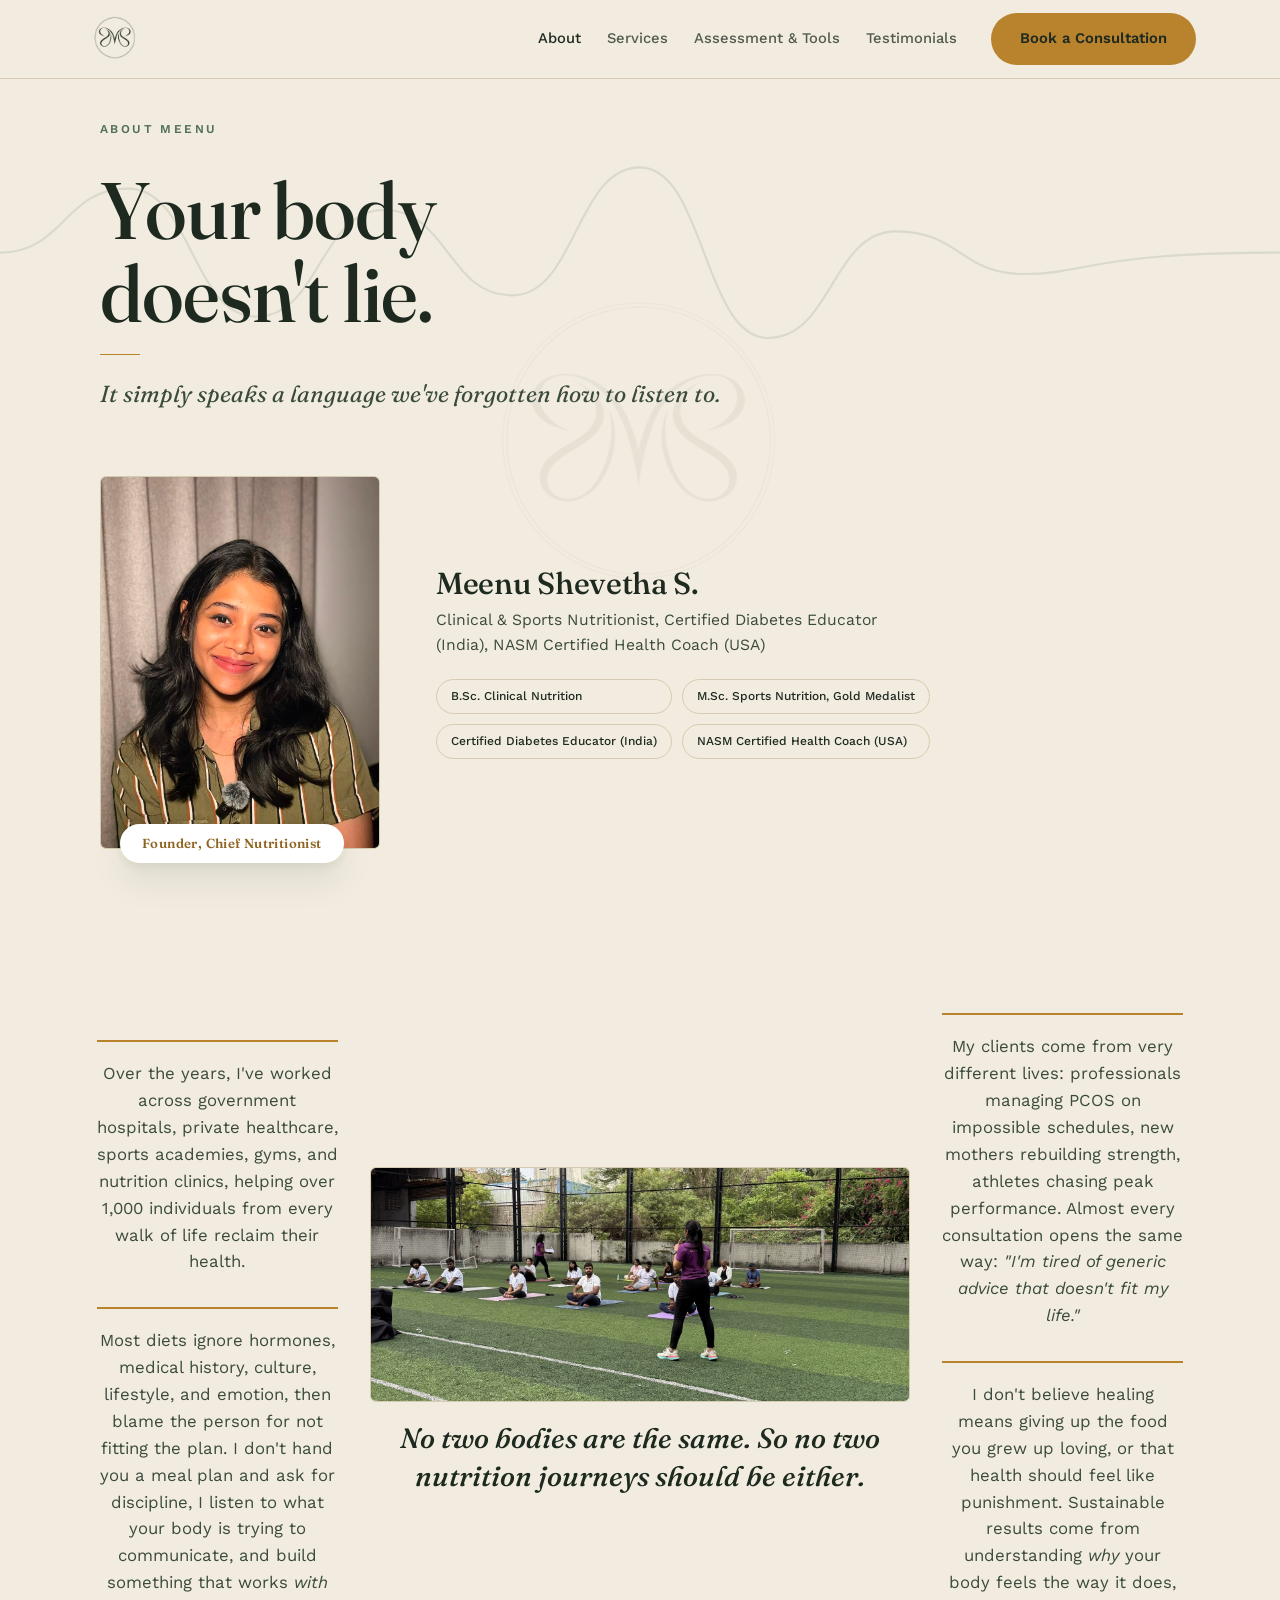
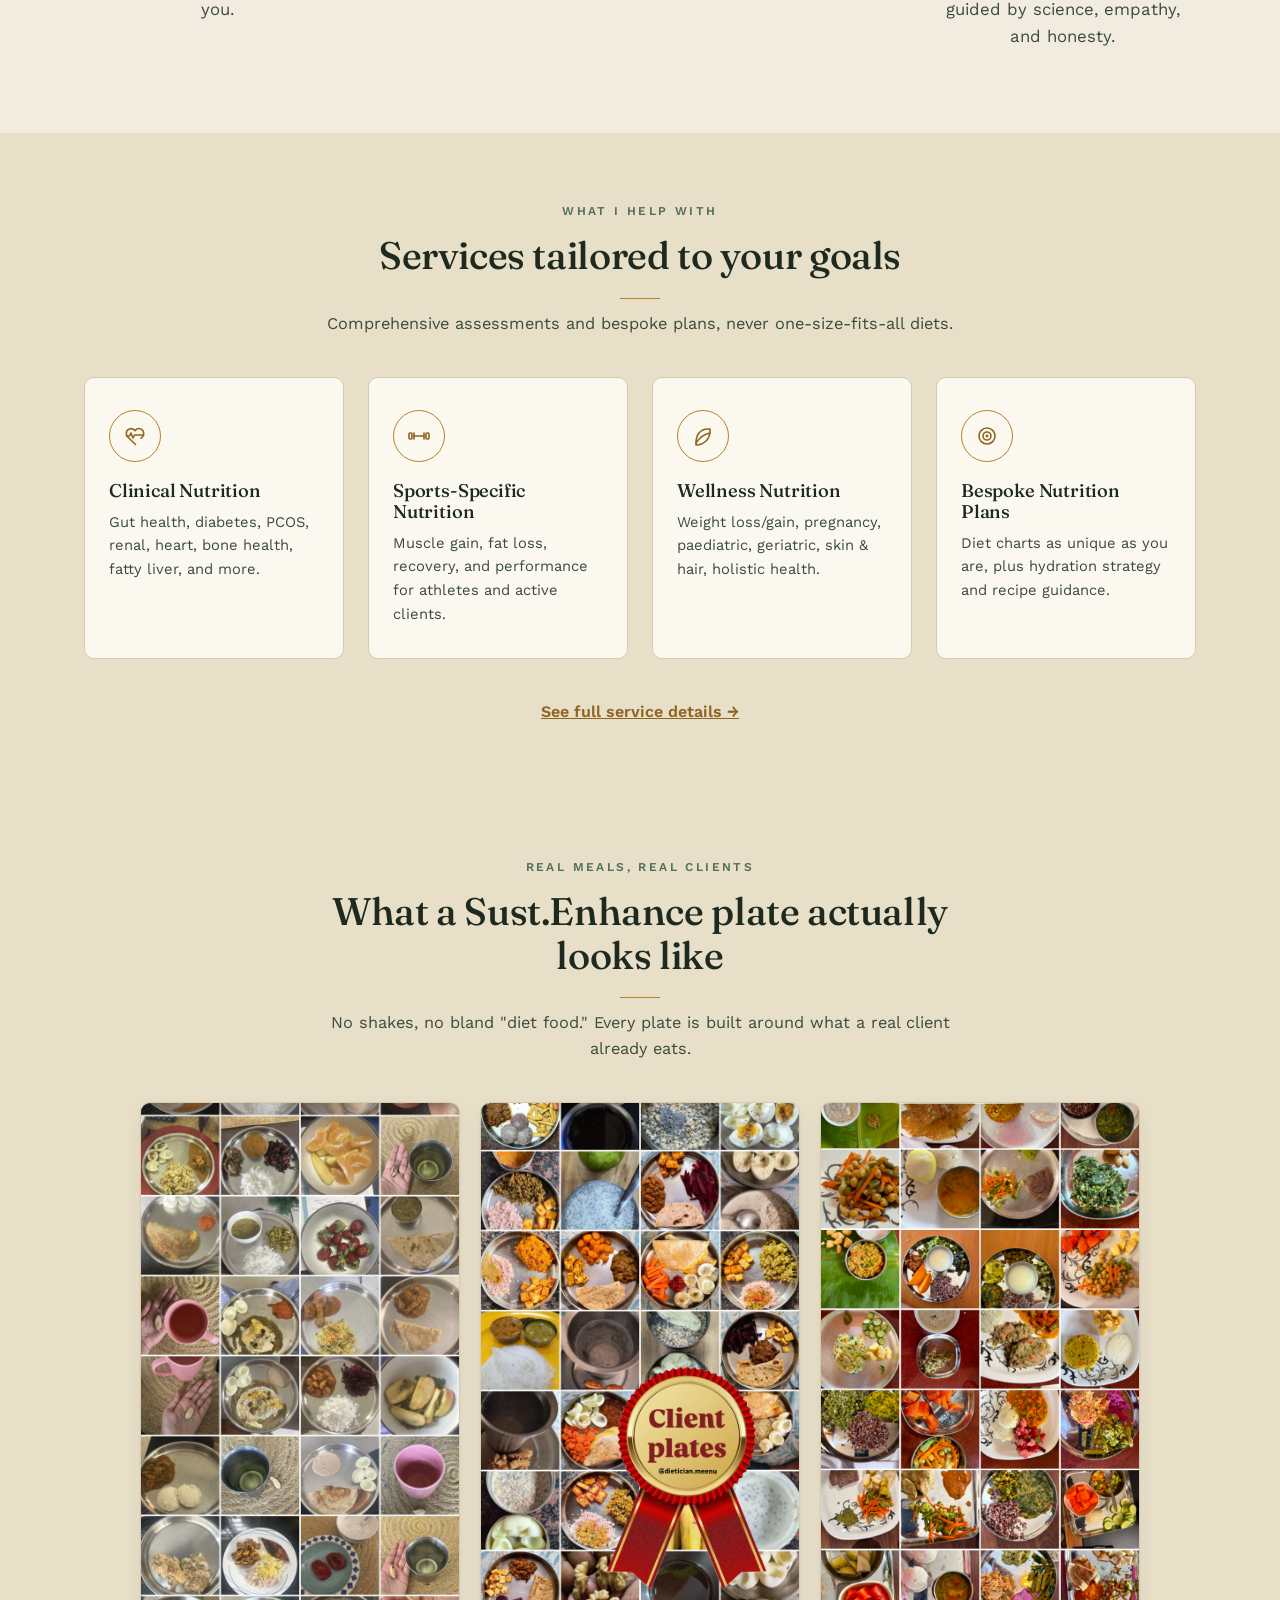
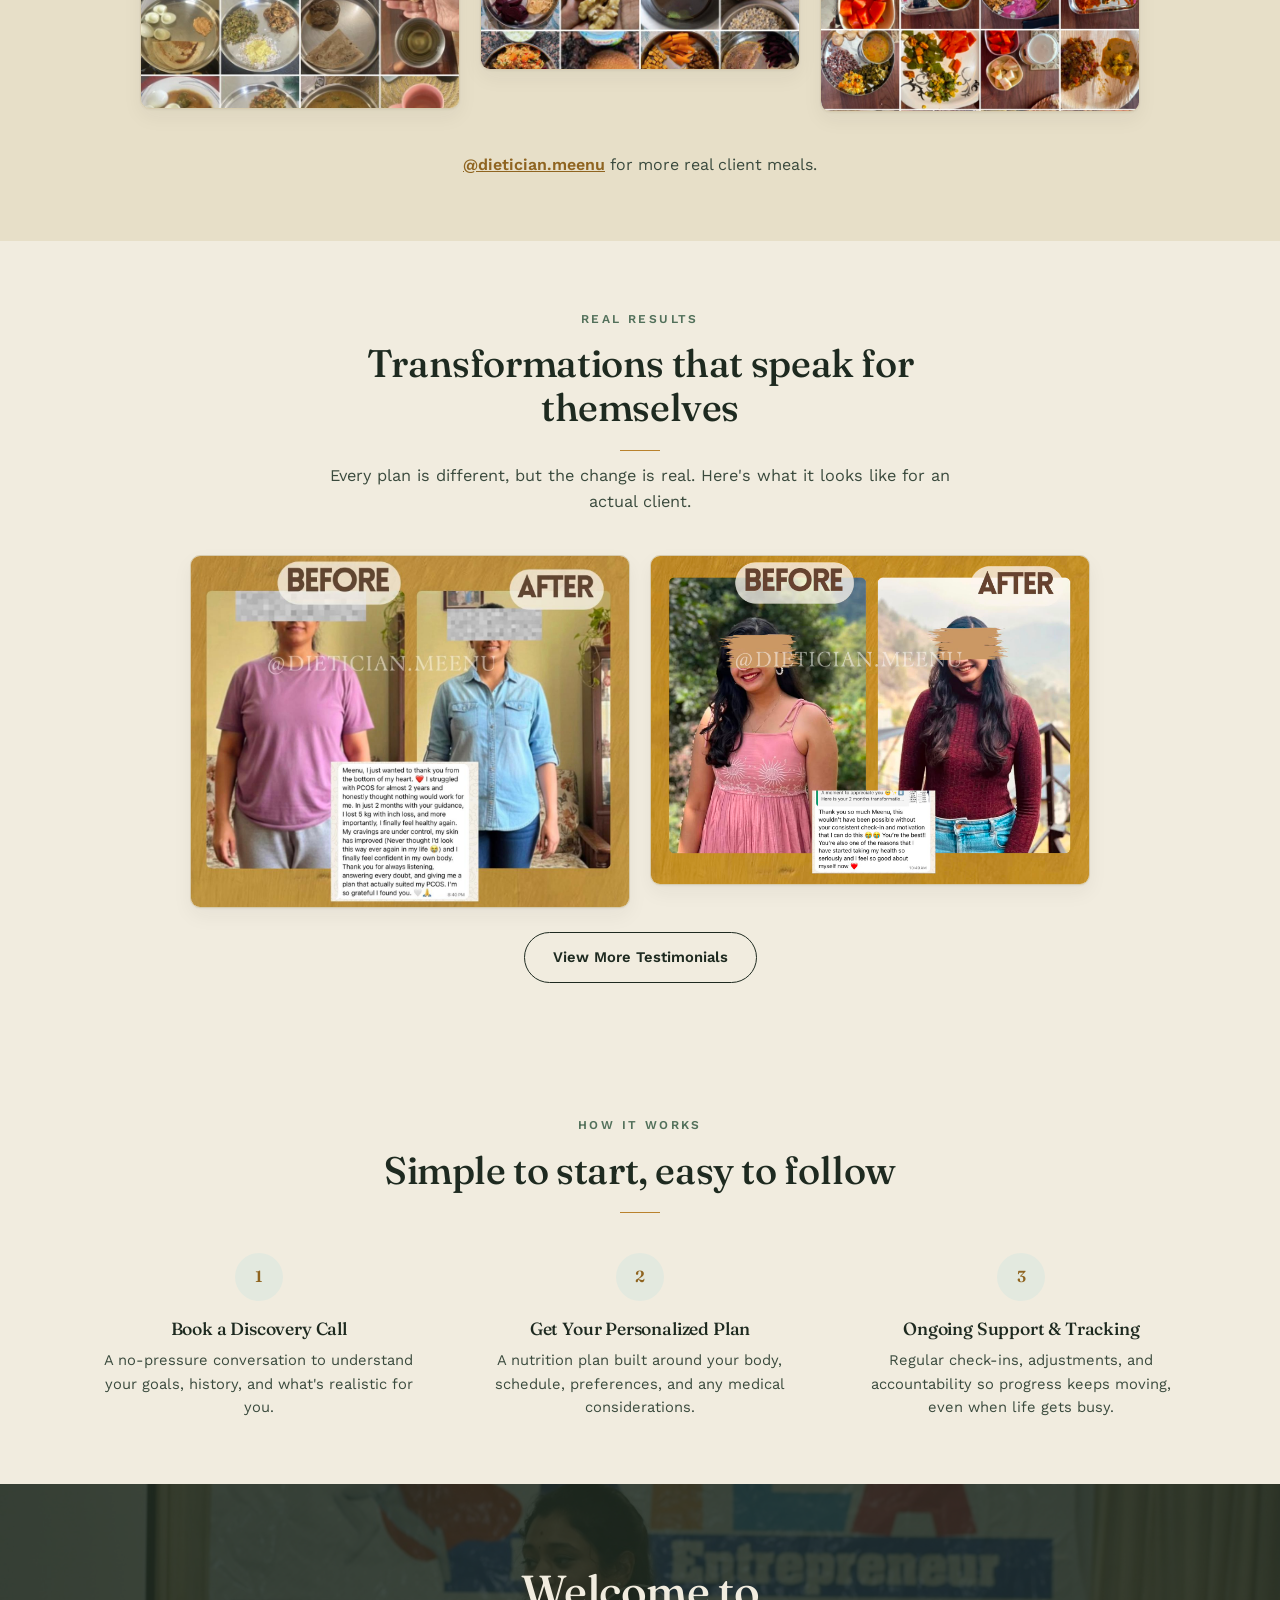
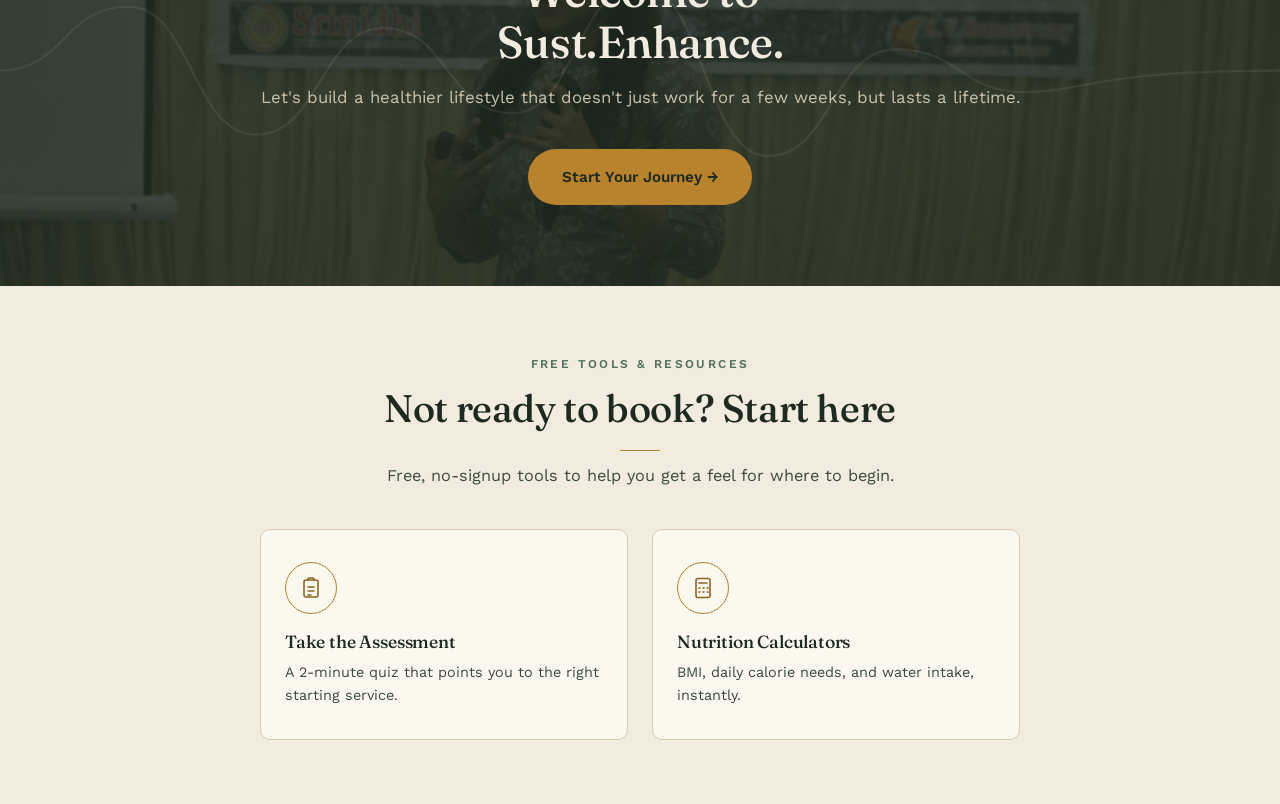
==== index.html @ 0371b38c "Merge calculators into the assessment page, add stronger booking CTA - assessment.html now includes " ====
<!DOCTYPE html>
<html lang="en">
<head>
<meta charset="UTF-8">
<meta name="viewport" content="width=device-width, initial-scale=1.0">
<title>Sust.Enhance | Meenu Shevetha, Founder & Nutrition Coaching</title>
<meta name="description" content="Meet Meenu Shevetha, founder of Sust.Enhance: personalized, evidence-based nutrition coaching for weight management, sports performance, medical nutrition therapy, and family wellness. Book your discovery call today.">

<!-- Open Graph -->
<meta property="og:title" content="Sust.Enhance | Meenu Shevetha, Founder & Nutrition Coaching">
<meta property="og:description" content="Sustainable nutrition. Lasting wellness. Personalized plans built around your life, not a diet template.">
<meta property="og:type" content="website">

<link rel="preconnect" href="https://fonts.googleapis.com">
<link rel="preconnect" href="https://fonts.gstatic.com" crossorigin>
<link href="https://fonts.googleapis.com/css2?family=Fraunces:ital,opsz,wght@0,9..144,300;0,9..144,400;0,9..144,500;0,9..144,600;0,9..144,700;1,9..144,400;1,9..144,500;1,9..144,600&family=Work+Sans:wght@300;400;500;600;700&display=swap" rel="stylesheet">

<link rel="icon" type="image/png" href="images/favicon.png">

<link rel="stylesheet" href="css/style.css">
</head>
<body>

<!-- ============ HEADER / NAV ============ -->
<header class="site-header" id="siteHeader">
  <div class="container nav-wrap">
    <a href="index.html" class="logo">
      <img src="images/logo.png" alt="Sust.Enhance | Meenu Shevetha" class="logo-mark">
    </a>

    <nav class="main-nav" id="mainNav">
      <a href="index.html" class="nav-link" aria-current="page">About</a>
      <a href="services.html" class="nav-link">Services</a>
      <a href="assessment.html" class="nav-link">Assessment &amp; Tools</a>
      <a href="testimonials.html" class="nav-link">Testimonials</a>
      <a href="contact.html#booking" class="btn btn-primary nav-cta">Book a Consultation</a>
    </nav>

    <button class="nav-toggle" id="navToggle" aria-label="Toggle menu" aria-expanded="false">
      <span></span><span></span><span></span>
    </button>
  </div>
</header>

<main>

  <!-- ============ FOUNDER HERO ============ -->
  <section class="founder-hero">
    <svg class="pulse-bg" viewBox="0 0 1200 200" preserveAspectRatio="none" xmlns="http://www.w3.org/2000/svg" aria-hidden="true">
      <path d="M0,100 C60,100 60,40 120,40 C180,40 180,160 240,160 C300,160 300,60 360,60 C420,60 420,140 480,140 C540,140 540,20 600,20 C660,20 660,180 720,180 C780,180 780,80 840,80 C900,80 900,120 960,120 C1020,120 1020,100 1200,100"
        fill="none" stroke="#52705A" stroke-width="2"/>
    </svg>
    <div class="founder-hero-inner">
      <p class="eyebrow">About Meenu</p>
      <h1>Your body doesn't lie.</h1>
      <p class="sub">It simply speaks a language we've forgotten how to listen to.</p>

      <div class="founder-hero-grid">
        <div class="portrait-wrap">
          <div class="portrait-frame">
            <img src="images/meenu-headshot.png" alt="Meenu Shevetha, Founder &amp; Chief Nutritionist">
          </div>
          <div class="portrait-badges">
            <span class="portrait-badge">Founder, Chief Nutritionist</span>
          </div>
        </div>
        <div class="founder-id">
          <h2>Meenu Shevetha S.</h2>
          <p class="role">Clinical &amp; Sports Nutritionist, Certified Diabetes Educator (India), NASM Certified Health Coach (USA)</p>
          <div class="founder-credential-row">
            <span>B.Sc. Clinical Nutrition</span>
            <span>M.Sc. Sports Nutrition, Gold Medalist</span>
            <span>Certified Diabetes Educator (India)</span>
            <span>NASM Certified Health Coach (USA)</span>
          </div>
        </div>
      </div>
    </div>
  </section>

  <!-- ============ FOUNDER STORY ============ -->
  <div class="founder-story">

    <div class="story-layout">
      <div class="story-col">
        <div class="story-box reveal">
          <p>Over the years, I've worked across government hospitals, private healthcare, sports academies, gyms, and nutrition clinics, helping over 1,000 individuals from every walk of life reclaim their health.</p>
        </div>
        <div class="story-box reveal">
          <p>Most diets ignore hormones, medical history, culture, lifestyle, and emotion, then blame the person for not fitting the plan. I don't hand you a meal plan and ask for discipline, I listen to what your body is trying to communicate, and build something that works <em>with</em> you.</p>
        </div>
      </div>

      <figure class="founder-story-photo reveal">
        <img src="images/meenu-coaching.jpg" alt="Meenu Shevetha leading an outdoor group wellness session">
        <figcaption>No two bodies are the same. So no two nutrition journeys should be either.</figcaption>
      </figure>

      <div class="story-col">
        <div class="story-box reveal">
          <p>My clients come from very different lives: professionals managing PCOS on impossible schedules, new mothers rebuilding strength, athletes chasing peak performance. Almost every consultation opens the same way: <em>"I'm tired of generic advice that doesn't fit my life."</em></p>
        </div>
        <div class="story-box reveal">
          <p>I don't believe healing means giving up the food you grew up loving, or that health should feel like punishment. Sustainable results come from understanding <em>why</em> your body feels the way it does, guided by science, empathy, and honesty.</p>
        </div>
      </div>
    </div>

  </div>

  <!-- ============ SERVICES TEASER ============ -->
  <section class="services" id="services">
    <div class="container">
      <div class="section-head reveal">
        <p class="eyebrow">What I Help With</p>
        <h2>Services tailored to your goals</h2>
        <p class="section-sub">
          Comprehensive assessments and bespoke plans, never one-size-fits-all diets.
        </p>
      </div>

      <div class="services-grid">
        <div class="service-card reveal">
          <div class="service-icon"><svg viewBox="0 0 24 24" fill="none" stroke="currentColor" stroke-width="1.6" stroke-linecap="round" stroke-linejoin="round"><path d="M12.5 20.5 4.8 13c-2-2-2-5.2 0-7.1 1.9-1.8 4.9-1.7 6.7.2l.5.6.5-.6c1.8-1.9 4.8-2 6.7-.2 2 1.9 2 5.1 0 7.1l-1.2 1.2"/><path d="M3.5 12h3l1.5-3 2 5 1.5-3h9"/></svg></div>
          <h3>Clinical Nutrition</h3>
          <p>Gut health, diabetes, PCOS, renal, heart, bone health, fatty liver, and more.</p>
        </div>

        <div class="service-card reveal">
          <div class="service-icon"><svg viewBox="0 0 24 24" fill="none" stroke="currentColor" stroke-width="1.6" stroke-linecap="round" stroke-linejoin="round"><rect x="2" y="9" width="3" height="6" rx="1"/><rect x="19" y="9" width="3" height="6" rx="1"/><path d="M7 12h10"/><path d="M7 9v6M17 9v6"/></svg></div>
          <h3>Sports-Specific Nutrition</h3>
          <p>Muscle gain, fat loss, recovery, and performance for athletes and active clients.</p>
        </div>

        <div class="service-card reveal">
          <div class="service-icon"><svg viewBox="0 0 24 24" fill="none" stroke="currentColor" stroke-width="1.6" stroke-linecap="round" stroke-linejoin="round"><path d="M5 21c8 0 14-6 14-14V5h-2C9 5 5 11 5 19v2Z"/><path d="M5 19c4-6 9-9 14-10"/></svg></div>
          <h3>Wellness Nutrition</h3>
          <p>Weight loss/gain, pregnancy, paediatric, geriatric, skin &amp; hair, holistic health.</p>
        </div>

        <div class="service-card reveal">
          <div class="service-icon"><svg viewBox="0 0 24 24" fill="none" stroke="currentColor" stroke-width="1.6" stroke-linecap="round" stroke-linejoin="round"><circle cx="12" cy="12" r="8"/><circle cx="12" cy="12" r="4"/><circle cx="12" cy="12" r="0.6" fill="currentColor"/></svg></div>
          <h3>Bespoke Nutrition Plans</h3>
          <p>Diet charts as unique as you are, plus hydration strategy and recipe guidance.</p>
        </div>
      </div>

      <p class="services-note reveal"><a href="services.html">See full service details →</a></p>
    </div>
  </section>

  <!-- ============ CLIENT PLATES ============ -->
  <section class="client-plates" id="clientPlates">
    <div class="container">
      <div class="section-head reveal">
        <p class="eyebrow">Real Meals, Real Clients</p>
        <h2>What a Sust.Enhance plate actually looks like</h2>
        <p class="section-sub">No shakes, no bland "diet food." Every plate is built around what a real client already eats.</p>
      </div>

      <div class="client-plates-grid">
        <img src="images/client-plates-1.jpg" alt="Grid of real client meal plates, home-cooked Indian dishes" class="reveal" loading="lazy">
        <img src="images/client-plates-3.jpg" alt="Grid of real client meal plates, home-cooked Indian dishes" class="reveal" loading="lazy">
        <img src="images/client-plates-4.jpg" alt="Grid of real client meal plates, home-cooked Indian dishes" class="reveal" loading="lazy">
      </div>

      <p class="services-note reveal">
        <a href="https://instagram.com/dietician.meenu" target="_blank" rel="noopener">@dietician.meenu</a>
        for more real client meals.
      </p>
    </div>
  </section>

  <!-- ============ TRANSFORMATIONS ============ -->
  <section class="transformations" id="transformations">
    <div class="container">
      <div class="section-head reveal">
        <p class="eyebrow">Real Results</p>
        <h2>Transformations that speak for themselves</h2>
        <p class="section-sub">Every plan is different, but the change is real. Here's what it looks like for an actual client.</p>
      </div>

      <div class="transformations-gallery">
        <img src="images/transformation-1.jpg" alt="Client before and after transformation with a thank-you message about PCOS and weight loss progress" class="reveal" loading="lazy">
        <img src="images/transformation-2.jpg" alt="Client before and after transformation with a thank-you message about a 2-month progress journey" class="reveal" loading="lazy">
      </div>

      <p class="transformations-cta reveal">
        <a href="testimonials.html" class="btn btn-ghost">View More Testimonials</a>
      </p>
    </div>
  </section>

  <!-- ============ PROCESS ============ -->
  <section class="process" id="process">
    <div class="container">
      <div class="section-head reveal">
        <p class="eyebrow">How It Works</p>
        <h2>Simple to start, easy to follow</h2>
      </div>

      <div class="process-grid">
        <div class="process-step reveal">
          <div class="process-num">1</div>
          <h3>Book a Discovery Call</h3>
          <p>A no-pressure conversation to understand your goals, history, and what's realistic for you.</p>
        </div>
        <div class="process-step reveal">
          <div class="process-num">2</div>
          <h3>Get Your Personalized Plan</h3>
          <p>A nutrition plan built around your body, schedule, preferences, and any medical considerations.</p>
        </div>
        <div class="process-step reveal">
          <div class="process-num">3</div>
          <h3>Ongoing Support &amp; Tracking</h3>
          <p>Regular check-ins, adjustments, and accountability so progress keeps moving, even when life gets busy.</p>
        </div>
      </div>
    </div>
  </section>

  <!-- ============ FOUNDER CTA ============ -->
  <section class="founder-cta">
    <img src="images/meenu-speaking.jpg" alt="" class="founder-cta-bg" aria-hidden="true">
    <svg class="pulse-bg" viewBox="0 0 1200 200" preserveAspectRatio="none" xmlns="http://www.w3.org/2000/svg" aria-hidden="true">
      <path d="M0,100 C60,100 60,40 120,40 C180,40 180,160 240,160 C300,160 300,60 360,60 C420,60 420,140 480,140 C540,140 540,20 600,20 C660,20 660,180 720,180 C780,180 780,80 840,80 C900,80 900,120 960,120 C1020,120 1020,100 1200,100"
        fill="none" stroke="#F1ECDF" stroke-width="2"/>
    </svg>
    <h3>Welcome to Sust.Enhance.</h3>
    <p>Let's build a healthier lifestyle that doesn't just work for a few weeks, but lasts a lifetime.</p>
    <a href="contact.html#booking" class="btn-gold">Start Your Journey →</a>
  </section>

  <!-- ============ RESOURCE HUB ============ -->
  <section class="resources" id="resources">
    <div class="container">
      <div class="section-head reveal">
        <p class="eyebrow">Free Tools &amp; Resources</p>
        <h2>Not ready to book? Start here</h2>
        <p class="section-sub">Free, no-signup tools to help you get a feel for where to begin.</p>
      </div>

      <div class="resources-grid">
        <a href="assessment.html" class="resource-card reveal">
          <div class="service-icon"><svg viewBox="0 0 24 24" fill="none" stroke="currentColor" stroke-width="1.6" stroke-linecap="round" stroke-linejoin="round"><rect x="5" y="4" width="14" height="17" rx="2"/><path d="M9 4V3a1 1 0 0 1 1-1h4a1 1 0 0 1 1 1v1"/><path d="M9 11h6M9 15h6M9 19h3"/></svg></div>
          <h3>Take the Assessment</h3>
          <p>A 2-minute quiz that points you to the right starting service.</p>
        </a>
        <a href="assessment.html#calculators" class="resource-card reveal">
          <div class="service-icon"><svg viewBox="0 0 24 24" fill="none" stroke="currentColor" stroke-width="1.6" stroke-linecap="round" stroke-linejoin="round"><rect x="5" y="2.5" width="14" height="19" rx="2"/><path d="M8 7h8"/><path d="M8 12h1M12 12h1M16 12h1M8 16h1M12 16h1M16 16h1"/></svg></div>
          <h3>Nutrition Calculators</h3>
          <p>BMI, daily calorie needs, and water intake, instantly.</p>
        </a>
      </div>
    </div>
  </section>

</main>


<a href="#siteHeader" class="back-to-top" id="backToTop" aria-label="Back to top">↑</a>

<script src="js/script.js"></script>
</body>
</html>
---- css/style.css ----
/* ===================== Variables ===================== */
/* Editorial paper palette: matches about.html, ink, paper, sage, gold */
:root {
  --ink: #1E2A20;
  --ink-soft: #3A4A3D;
  --paper: #F1ECDF;
  --paper-deep: #E7DFC8;
  --surface: #FBF8EF;
  --white: #FFFFFF;

  --gold: #B9822C;
  --gold-deep: #8F6420;
  --gold-soft: #EFE1C3;

  --sage: #52705A;
  --sage-deep: #3F5A47;
  --sage-soft: #E3E9DF;

  --terracotta: #A85C34;
  --terracotta-soft: #EDDCCC;

  --line: #D6CBAE;

  --radius: 10px;
  --radius-sm: 8px;
  --radius-pill: 100px;
  --shadow: 0 1px 2px rgba(30, 42, 32, 0.05), 0 8px 20px rgba(30, 42, 32, 0.05);
  --shadow-lg: 0 4px 10px rgba(30, 42, 32, 0.07), 0 18px 34px rgba(30, 42, 32, 0.08);

  --font-head: "Fraunces", serif;
  --font-body: "Work Sans", sans-serif;
  --container-w: 1160px;
}

/* ===================== Reset ===================== */
* { box-sizing: border-box; margin: 0; padding: 0; }

html { scroll-behavior: smooth; }

body {
  font-family: var(--font-body);
  color: var(--ink);
  background: var(--paper);
  line-height: 1.6;
  -webkit-font-smoothing: antialiased;
}
body::before {
  content: "";
  position: fixed;
  inset: 0;
  background-image: url("../images/logo-watermark.png");
  background-repeat: no-repeat;
  background-position: center center;
  background-size: 420px auto;
  pointer-events: none;
  z-index: -1;
}

header, main, footer { position: relative; z-index: 1; }

/* One flat backdrop per page, each a subtle monochrome-gold gradient variant.
   Individual section background-colors below are neutralized on these pages
   so the whole page reads as a single surface instead of alternating blocks. */
body.page-services { background: linear-gradient(180deg, #F1ECDF 0%, #EAD9B0 100%); }
body.page-assessment { background: linear-gradient(180deg, #F1ECDF 0%, #F0E3C2 100%); }
body.page-calculators { background: linear-gradient(180deg, #F1ECDF 0%, #E4D2A0 100%); }
body.page-testimonials { background: linear-gradient(180deg, #F1ECDF 0%, #ECDCB5 100%); }
body.page-contact { background: linear-gradient(180deg, #F1ECDF 0%, #E8D7AC 100%); }

body.page-services .services,
body.page-services .page-hero { background: transparent; }
body.page-testimonials .testimonials,
body.page-testimonials .page-hero { background: transparent; }
body.page-assessment .page-hero,
body.page-calculators .page-hero,
body.page-contact .page-hero { background: transparent; }

/* Custom scrollbar */
::-webkit-scrollbar { width: 11px; }
::-webkit-scrollbar-track { background: var(--paper-deep); }
::-webkit-scrollbar-thumb {
  background: var(--gold);
  border-radius: 999px;
  border: 2px solid var(--paper-deep);
}
::-webkit-scrollbar-thumb:hover { background: var(--gold-deep); }
html { scrollbar-color: var(--gold) var(--paper-deep); scrollbar-width: thin; }

img { max-width: 100%; display: block; }

a { color: inherit; text-decoration: none; }

ul { list-style: none; }

h1, h2, h3 { font-family: var(--font-head); line-height: 1.15; font-weight: 500; letter-spacing: -0.01em; }

.container {
  max-width: var(--container-w);
  margin: 0 auto;
  padding: 0 24px;
}

section { padding: 64px 0; }

.eyebrow {
  display: inline-block;
  font-size: 0.75rem;
  letter-spacing: 0.2em;
  text-transform: uppercase;
  color: var(--sage);
  font-weight: 600;
  margin-bottom: 12px;
}

.section-head { max-width: 640px; margin: 0 auto 40px; text-align: center; }
.section-head h2 { font-size: clamp(1.8rem, 3vw, 2.4rem); margin-bottom: 12px; }
.section-head h2::after {
  content: "";
  display: block;
  width: 40px;
  height: 1px;
  margin: 20px auto 0;
  background: var(--gold);
}
.section-sub { color: var(--ink-soft); font-size: 1.02rem; }

/* Decorative wave line, echoes the about-page hero motif */
.pulse-bg {
  position: absolute;
  top: 8%;
  left: 0;
  width: 100%;
  opacity: 0.14;
  z-index: 0;
  pointer-events: none;
}

/* ===================== Buttons ===================== */
.btn[hidden] { display: none; }
.btn {
  position: relative;
  display: inline-flex;
  align-items: center;
  justify-content: center;
  gap: 8px;
  padding: 13px 28px;
  border-radius: var(--radius-pill);
  font-weight: 600;
  font-size: 0.92rem;
  border: 1.5px solid transparent;
  cursor: pointer;
  transition: transform 0.2s ease, box-shadow 0.2s ease, background 0.2s ease, color 0.2s ease, border-color 0.2s ease;
  white-space: nowrap;
}
.btn-primary {
  background: var(--gold);
  color: var(--ink);
}
.btn-primary:hover {
  background: var(--gold-deep);
  color: var(--white);
  transform: translateY(-2px);
}
.btn-primary:active { transform: translateY(0); }

.btn-ghost {
  background: transparent;
  border-color: var(--ink);
  color: var(--ink);
}
.btn-ghost:hover {
  background: var(--ink);
  color: var(--paper);
  transform: translateY(-2px);
}

.btn-lg { padding: 16px 34px; font-size: 0.98rem; }

/* ===================== Header ===================== */
.site-header {
  position: sticky;
  top: 0;
  z-index: 100;
  background: rgba(241, 236, 223, 0.92);
  backdrop-filter: blur(8px);
  border-bottom: 1px solid var(--line);
  transition: box-shadow 0.3s ease;
}
.site-header.scrolled { box-shadow: 0 4px 16px rgba(30, 20, 20, 0.06); }

.nav-wrap {
  display: flex;
  align-items: center;
  justify-content: space-between;
  height: 78px;
}

.logo { display: flex; align-items: center; gap: 10px; color: var(--ink); }
.logo-mark {
  height: 62px; width: auto;
  display: block;
  flex-shrink: 0;
  transition: transform 0.3s ease;
}
.logo:hover .logo-mark { transform: scale(1.08); }

.main-nav { display: flex; align-items: center; gap: 26px; }
.nav-link { font-weight: 500; font-size: 0.92rem; color: var(--ink); opacity: 0.75; transition: opacity 0.2s ease; }
.nav-link:hover, .nav-link[aria-current="page"] { opacity: 1; }
.nav-cta { margin-left: 8px; }

.nav-toggle {
  display: none;
  flex-direction: column;
  gap: 5px;
  background: none;
  border: none;
  cursor: pointer;
  padding: 8px;
}
.nav-toggle span { width: 24px; height: 2px; background: var(--ink); border-radius: 2px; transition: 0.3s ease; }

/* ===================== Hero ===================== */
.hero { padding-top: 9vh; padding-bottom: 8vh; overflow: hidden; position: relative; }
.hero-wrap {
  position: relative;
  z-index: 1;
  display: grid;
  grid-template-columns: 1.1fr 0.9fr;
  gap: 48px;
  align-items: center;
}
.hero h1 {
  font-size: clamp(2.4rem, 5vw, 3.6rem);
  margin: 14px 0 20px;
  color: var(--ink);
}
.grad-text { color: var(--gold-deep); font-style: italic; }
.hero-sub { font-size: 1.05rem; color: var(--ink-soft); max-width: 520px; margin-bottom: 32px; }
.hero-actions { display: flex; gap: 16px; flex-wrap: wrap; margin-bottom: 44px; }

.hero-trust { display: flex; gap: 36px; flex-wrap: wrap; }
.trust-item { display: flex; flex-direction: column; }
.trust-item strong { font-family: var(--font-head); font-size: 1.4rem; color: var(--gold-deep); font-weight: 500; }
.trust-item span { font-size: 0.85rem; color: var(--ink-soft); }

.hero-visual { position: relative; min-height: 380px; display: flex; flex-direction: column; justify-content: center; }
.hero-photo {
  position: relative;
  width: 82%;
  aspect-ratio: 4 / 3;
  object-fit: cover;
  border-radius: var(--radius);
  border: 1px solid var(--line);
  box-shadow: var(--shadow);
  margin: 0 auto 20px;
}
.hero-card {
  position: relative;
  background: var(--surface);
  border: 1px solid var(--line);
  border-radius: var(--radius);
  padding: 18px 20px;
  display: flex;
  align-items: center;
  gap: 14px;
  max-width: 280px;
  margin-bottom: 20px;
}
.hero-card-1 { margin-left: 10px; }
.hero-card-2 { margin-left: 90px; }
.hero-card-icon {
  width: 38px; height: 38px;
  flex-shrink: 0;
  display: flex; align-items: center; justify-content: center;
  border: 1.5px solid var(--gold);
  color: var(--gold-deep);
  border-radius: 50%;
}
.hero-card-icon svg { width: 19px; height: 19px; }
.hero-card strong { display: block; font-size: 0.95rem; margin-bottom: 2px; }
.hero-card p { font-size: 0.82rem; color: var(--ink-soft); }

/* ===================== About ===================== */
.about-wrap {
  display: grid;
  grid-template-columns: 0.85fr 1.15fr;
  gap: 56px;
  align-items: center;
}
.about-visual { position: relative; }
.about-photo {
  width: 100%;
  aspect-ratio: 4/5;
  object-fit: cover;
  border-radius: var(--radius);
  border: 1px solid var(--line);
  box-shadow: var(--shadow);
}
.about-badge {
  position: absolute;
  bottom: 18px;
  left: 18px;
  background: var(--surface);
  border: 1px solid var(--line);
  padding: 10px 18px;
  border-radius: var(--radius-pill);
  font-weight: 600;
  font-size: 0.85rem;
  color: var(--gold-deep);
}
.about-copy h2 { font-size: clamp(1.7rem, 3vw, 2.2rem); margin-bottom: 18px; }
.about-copy p { color: var(--ink-soft); margin-bottom: 16px; }
.about-highlights { margin-top: 20px; display: grid; gap: 10px; }
.about-highlights li { font-size: 0.95rem; font-weight: 500; padding-left: 18px; position: relative; }
.about-highlights li::before { content: "-"; position: absolute; left: 0; color: var(--gold); }
.signature { font-family: var(--font-head); font-style: italic; font-size: 1.9rem; color: var(--gold-deep); margin-top: 28px; }
.name-script { font-family: var(--font-head); font-style: italic; color: var(--gold-deep); }

/* ===================== Services ===================== */
.services { background: var(--paper-deep); }
.services-grid {
  display: grid;
  grid-template-columns: repeat(4, 1fr);
  gap: 24px;
}
.services-grid-2col { grid-template-columns: repeat(2, 1fr); }
.service-card {
  background: var(--surface);
  border: 1px solid var(--line);
  border-radius: var(--radius);
  padding: 32px 24px;
  scroll-margin-top: 100px;
  transition: transform 0.25s ease, border-color 0.25s ease, box-shadow 0.25s ease;
}
.service-card:hover { transform: translateY(-4px); border-color: var(--gold); box-shadow: var(--shadow); }
.service-icon {
  width: 52px; height: 52px;
  display: flex; align-items: center; justify-content: center;
  border: 1.5px solid var(--gold);
  color: var(--gold-deep);
  border-radius: 50%;
  margin-bottom: 18px;
  transition: background 0.25s ease, color 0.25s ease;
}
.service-icon svg { width: 24px; height: 24px; }
.service-card:hover .service-icon { background: var(--gold); color: var(--white); }
.service-card h3 { font-size: 1.15rem; margin-bottom: 10px; }
.service-card p { font-size: 0.92rem; color: var(--ink-soft); }
.services-note { text-align: center; margin-top: 40px; color: var(--ink-soft); }
.services-note a { color: var(--gold-deep); font-weight: 600; text-decoration: underline; }

/* ===================== FAQ ===================== */
.faq { padding: 6vh 0; }
.faq-list { max-width: 760px; margin: 0 auto; display: grid; gap: 12px; }
.faq-item {
  background: var(--surface);
  border: 1px solid var(--line);
  border-radius: var(--radius-sm);
  padding: 18px 22px;
}
.faq-item summary {
  cursor: pointer;
  font-weight: 600;
  font-size: 1rem;
  color: var(--ink);
  list-style: none;
  display: flex;
  justify-content: space-between;
  align-items: center;
  gap: 12px;
}
.faq-item summary::-webkit-details-marker { display: none; }
.faq-item summary::after { content: "+"; font-size: 1.3rem; color: var(--gold-deep); flex-shrink: 0; }
.faq-item[open] summary::after { content: "\2212"; }
.faq-item p { color: var(--ink-soft); font-size: 0.95rem; margin-top: 12px; }

/* ===================== Resource Hub ===================== */
.resources-grid {
  display: grid;
  grid-template-columns: repeat(2, 1fr);
  gap: 24px;
  max-width: 760px;
  margin: 0 auto;
}
.resource-card {
  position: relative;
  background: var(--surface);
  border: 1px solid var(--line);
  border-radius: var(--radius);
  padding: 32px 24px;
  display: block;
  transition: transform 0.25s ease, border-color 0.25s ease, box-shadow 0.25s ease;
}
.resource-card::after {
  content: "\2192";
  position: absolute;
  top: 30px;
  right: 24px;
  font-family: var(--font-head);
  color: var(--gold-deep);
  font-size: 1.1rem;
  opacity: 0;
  transform: translateX(-6px);
  transition: opacity 0.25s ease, transform 0.25s ease;
}
.resource-card:hover { transform: translateY(-4px); border-color: var(--gold); box-shadow: var(--shadow); }
.resource-card:hover::after { opacity: 1; transform: translateX(0); }
.resource-card h3 { font-size: 1.1rem; margin-bottom: 8px; color: var(--ink); }
.resource-card p { font-size: 0.9rem; color: var(--ink-soft); }

/* ===================== Page Hero (interior pages) ===================== */
.page-hero {
  max-width: none;
  width: 100%;
  padding: 64px 24px 48px;
  text-align: center;
  position: relative;
  z-index: 0;
  overflow: hidden;
}
.page-hero .pulse-bg { z-index: -1; opacity: 0.28; top: 20%; }
.page-hero-photo-bg {
  position: absolute;
  top: 0;
  left: 50%;
  width: 100vw;
  height: 100%;
  transform: translateX(-50%);
  object-fit: cover;
  object-position: top center;
  opacity: 0.12;
  z-index: -1;
  pointer-events: none;
}

.wave-divider { position: relative; height: 72px; overflow: hidden; }
.wave-divider .pulse-bg {
  position: absolute;
  top: 0;
  left: 0;
  width: 100%;
  height: 100%;
  opacity: 0.22;
}
@media (max-width: 700px) { .wave-divider { height: 52px; } }
.page-hero .eyebrow { color: var(--sage); }
.page-hero h1 {
  font-weight: 500;
  font-size: clamp(2.6rem, 6.4vw, 5rem);
  line-height: 1.04;
  letter-spacing: -0.01em;
  margin: 18px 0 16px;
  color: var(--ink);
}
.page-hero h1::after,
.founder-hero h1::after {
  content: "";
  display: block;
  width: 40px;
  height: 1px;
  margin: 18px auto 0;
  background: var(--gold);
}
.founder-hero h1::after { margin: 18px 0 0; }
.page-hero h1 + p {
  font-family: var(--font-head);
  font-style: italic;
  color: var(--ink-soft);
  max-width: 820px;
  margin: 0 auto;
  font-size: clamp(1.1rem, 2vw, 1.45rem);
}
.services-banner {
  display: block;
  width: 100%;
  max-width: 480px;
  height: auto;
  border-radius: var(--radius);
  border: 1px solid var(--line);
  box-shadow: var(--shadow);
  margin: 0 auto 64px;
}

/* ===================== CTA band (dark, closing) ===================== */
.cta-final {
  background: var(--ink);
  color: var(--paper);
  padding: 9vh 6%;
  text-align: center;
  position: relative;
  overflow: hidden;
}
.cta-final .pulse-bg { opacity: 0.1; top: 20%; }
.cta-final h2, .cta-final h3 {
  font-family: var(--font-head);
  font-weight: 500;
  font-size: clamp(1.9rem, 4vw, 2.6rem);
  max-width: 18ch;
  margin: 0 auto;
  color: var(--paper);
  position: relative;
  z-index: 2;
}
.cta-final > a, .cta-final > .btn { position: relative; z-index: 2; }
.cta-final p { margin-top: 16px; color: rgba(241, 236, 223, 0.72); font-size: 1.02rem; position: relative; z-index: 2; }
.cta-final .btn { margin-top: 30px; }

/* ===================== Founder Hero / Story (homepage) ===================== */
.founder-hero { position: relative; padding: 4vh 6% 8vh; overflow: hidden; }
.founder-hero-inner { max-width: 1080px; margin: 0 auto; position: relative; z-index: 2; }
.founder-hero h1 {
  font-family: var(--font-head);
  font-weight: 500;
  font-size: clamp(2.6rem, 6.4vw, 5rem);
  line-height: 1.04;
  letter-spacing: -0.01em;
  max-width: 11ch;
  margin-top: 18px;
  color: var(--ink);
}
.founder-hero .sub {
  font-family: var(--font-head);
  font-style: italic;
  font-weight: 400;
  font-size: clamp(1.1rem, 2vw, 1.45rem);
  color: var(--ink-soft);
  max-width: 54ch;
  margin-top: 20px;
}
.founder-hero-grid { margin-top: 64px; display: grid; grid-template-columns: 280px 1fr; gap: 56px; align-items: center; }
@media (max-width: 780px) { .founder-hero-grid { grid-template-columns: 1fr; gap: 32px; } }

.portrait-frame {
  aspect-ratio: 3 / 4;
  border-radius: 6px;
  overflow: hidden;
  background:
    repeating-linear-gradient(135deg, var(--paper-deep) 0 2px, transparent 2px 14px),
    linear-gradient(160deg, #E5DCC2, #D8CDA9);
  border: 1px solid var(--line);
  position: relative;
}
.portrait-frame img { width: 100%; height: 100%; object-fit: cover; object-position: top center; transform: scale(1.28); }

.portrait-wrap { position: relative; }
.portrait-badges {
  position: absolute;
  bottom: -14px;
  left: 20px;
  display: flex;
  gap: 8px;
  flex-wrap: wrap;
}
.portrait-badge {
  background: var(--white);
  color: var(--gold-deep);
  font-family: var(--font-head);
  font-weight: 600;
  font-size: 0.82rem;
  letter-spacing: 0.03em;
  padding: 9px 22px;
  border-radius: 100px;
  box-shadow: var(--shadow-lg);
  white-space: nowrap;
}

.founder-id h2 { font-family: var(--font-head); font-weight: 500; font-size: 1.9rem; color: var(--ink); }
.founder-id .role { margin-top: 6px; font-size: 0.98rem; color: var(--ink-soft); max-width: 46ch; }
.founder-credential-row { margin-top: 22px; display: grid; grid-template-columns: auto auto; justify-content: start; gap: 10px; }
.founder-credential-row span {
  font-size: 0.75rem;
  font-weight: 500;
  padding: 7px 14px;
  border: 1px solid var(--line);
  border-radius: 100px;
  background: var(--paper);
  white-space: nowrap;
}
@media (max-width: 420px) {
  .founder-credential-row { grid-template-columns: auto; }
}
.founder-stat-line { margin-top: 26px; font-family: var(--font-head); font-size: 1.05rem; color: var(--ink); }
.founder-stat-line b { color: var(--gold-deep); font-weight: 600; }

.founder-story { max-width: 1240px; margin: 0 auto; padding: 6vh 6% 5vh; }
.founder-story p { font-size: 1.13rem; color: var(--ink-soft); margin-bottom: 1.7em; }
.founder-story .founder-lede {
  font-family: var(--font-head);
  font-style: italic;
  font-size: 1.35rem;
  color: var(--ink);
  line-height: 1.5;
  max-width: 640px;
  margin-left: auto;
  margin-right: auto;
  text-align: center;
}

.story-layout {
  display: grid;
  grid-template-columns: 0.85fr 1.9fr 0.85fr;
  column-gap: 32px;
  align-items: center;
  margin: 2.4em 0;
}
.story-col { display: grid; row-gap: 32px; }
.story-box {
  border-top: 2px solid var(--gold);
  padding-top: 18px;
  text-align: center;
}
.story-box p { margin-bottom: 0; font-size: 1.05rem; }
@media (max-width: 900px) {
  .story-layout { grid-template-columns: 1fr; row-gap: 32px; }
  .founder-story-photo { max-width: 420px; margin: 0 auto; }
}

.founder-pull { margin: 2.4em auto; text-align: center; max-width: 60ch; }
.founder-rule { width: 40px; height: 1px; background: var(--gold); margin: 0 auto 22px; }
.founder-pull p {
  font-family: var(--font-head);
  font-style: italic;
  font-weight: 500;
  font-size: clamp(1.3rem, 3vw, 1.75rem);
  line-height: 1.35;
  color: var(--ink);
}
.founder-rule-bottom { width: 40px; height: 1px; background: var(--gold); margin: 22px auto 0; }

.founder-story-photo { margin: 0; }
.founder-story-photo img { width: 100%; border-radius: 6px; border: 1px solid var(--line); }
.founder-story-photo figcaption {
  margin-top: 18px;
  text-align: center;
  font-family: var(--font-head);
  font-style: italic;
  font-weight: 500;
  font-size: clamp(1.3rem, 3vw, 1.75rem);
  line-height: 1.35;
  color: var(--ink);
}

.founder-cta { background: var(--ink); color: var(--paper); padding: 9vh 6%; text-align: center; position: relative; overflow: hidden; }
.founder-cta .pulse-bg { opacity: 0.08; top: 20%; }
.founder-cta-bg { position: absolute; inset: 0; width: 100%; height: 100%; object-fit: cover; opacity: 0.16; z-index: 0; pointer-events: none; }
.founder-cta h3 {
  font-family: var(--font-head);
  font-weight: 500;
  font-size: clamp(1.9rem, 4vw, 2.8rem);
  max-width: 16ch;
  margin: 0 auto;
  position: relative;
  z-index: 2;
  color: var(--paper);
}
.founder-cta p { margin-top: 16px; color: #C9C3AE; font-size: 1.05rem; position: relative; z-index: 2; }
.btn-gold {
  display: inline-flex;
  align-items: center;
  gap: 10px;
  margin-top: 38px;
  padding: 16px 34px;
  background: var(--gold);
  color: var(--ink);
  font-weight: 600;
  font-size: 0.95rem;
  border-radius: 100px;
  text-decoration: none;
  transition: transform 0.25s ease, background 0.25s ease;
  position: relative;
  z-index: 2;
}
.btn-gold:hover { background: #CDA04A; transform: translateY(-2px); }

/* ===================== Process ===================== */
.process-grid {
  display: grid;
  grid-template-columns: repeat(3, 1fr);
  gap: 32px;
}
.process-step { text-align: center; padding: 0 12px; }
.process-num {
  width: 48px; height: 48px;
  border-radius: 50%;
  background: var(--sage-soft);
  color: var(--gold-deep);
  display: flex; align-items: center; justify-content: center;
  font-family: var(--font-head);
  font-weight: 600;
  margin: 0 auto 18px;
}
.process-step h3 { font-size: 1.1rem; margin-bottom: 10px; }
.process-step p { color: var(--ink-soft); font-size: 0.92rem; }

/* ===================== Testimonials ===================== */
.testimonials { background: var(--paper-deep); padding-top: 6vh; padding-bottom: 7vh; }

.feedback-gallery {
  column-count: 3;
  column-gap: 20px;
  max-width: 1000px;
  margin: 24px auto 0;
}
.feedback-gallery img {
  width: 100%;
  display: block;
  margin-bottom: 20px;
  border-radius: var(--radius);
  border: 1px solid var(--line);
  box-shadow: var(--shadow);
  break-inside: avoid;
}
@media (max-width: 900px) {
  .feedback-gallery { column-count: 2; }
}
@media (max-width: 600px) {
  .feedback-gallery { column-count: 1; max-width: 420px; }
}

/* ===================== Transformations ===================== */
.transformations-gallery {
  display: grid;
  grid-template-columns: repeat(auto-fit, minmax(260px, 1fr));
  gap: 20px;
  max-width: 900px;
  margin: 0 auto;
  justify-content: center;
}
.transformations-gallery img {
  width: 100%;
  display: block;
  border-radius: var(--radius);
  border: 1px solid var(--line);
  box-shadow: var(--shadow);
}
.transformations-cta { text-align: center; margin-top: 24px; }

/* ===================== Client Plates ===================== */
.client-plates { background: var(--paper-deep); }
.client-plates-grid {
  display: grid;
  grid-template-columns: repeat(3, 1fr);
  gap: 20px;
  max-width: 1000px;
  margin: 0 auto;
}
.client-plates-grid img {
  width: 100%;
  border-radius: var(--radius);
  border: 1px solid var(--line);
  box-shadow: var(--shadow);
}
@media (max-width: 780px) {
  .client-plates-grid { grid-template-columns: 1fr; max-width: 420px; }
}

.testimonials-carousel {
  display: flex;
  align-items: center;
  gap: 16px;
  max-width: 640px;
  margin: 0 auto;
}
.carousel-viewport { overflow: hidden; flex: 1; }
.carousel-track {
  display: flex;
  transition: transform 0.5s cubic-bezier(0.22, 1, 0.36, 1);
}
.carousel-btn {
  flex-shrink: 0;
  width: 42px; height: 42px;
  border-radius: 50%;
  border: 1px solid var(--line);
  background: var(--surface);
  color: var(--ink-soft);
  font-size: 1.3rem;
  cursor: pointer;
  display: flex; align-items: center; justify-content: center;
  transition: border-color 0.2s ease, color 0.2s ease;
}
.carousel-btn:hover { border-color: var(--gold); color: var(--gold-deep); }

.carousel-dots { display: flex; justify-content: center; gap: 10px; margin-top: 28px; }
.carousel-dot {
  width: 8px; height: 8px;
  border-radius: 50%;
  border: none;
  background: var(--line);
  cursor: pointer;
  padding: 0;
  transition: background 0.2s ease, transform 0.2s ease;
}
.carousel-dot.active { background: var(--gold); transform: scale(1.3); }

.testimonial-card {
  position: relative;
  flex: 0 0 100%;
  width: 100%;
  background: var(--surface);
  border: 1px solid var(--line);
  border-radius: var(--radius);
  padding: 40px 32px 28px;
}
.quote-feature { max-width: 640px; margin: 0 auto; }
.testimonial-card::before {
  content: "\201C";
  position: absolute;
  top: -14px;
  left: 20px;
  font-family: var(--font-head);
  font-size: 5.5rem;
  font-weight: 600;
  color: var(--gold-soft);
  line-height: 1;
  z-index: 0;
}
.testimonial-card .stars,
.testimonial-card p,
.testimonial-card .testimonial-author { position: relative; z-index: 1; }
.stars { color: var(--gold-deep); letter-spacing: 3px; margin-bottom: 14px; }
.testimonial-card p { font-family: var(--font-head); font-style: italic; font-size: 1.1rem; color: var(--ink); margin-bottom: 20px; }
.testimonial-author { display: flex; align-items: center; gap: 12px; }
.avatar {
  width: 40px; height: 40px;
  border-radius: 50%;
  background: var(--sage);
  color: var(--white);
  display: flex; align-items: center; justify-content: center;
  font-weight: 600; font-size: 0.85rem;
}
.testimonial-author strong { display: block; font-size: 0.9rem; }
.testimonial-author span { font-size: 0.78rem; color: var(--ink-soft); }

/* ===================== Booking ===================== */
.booking-widget {
  background: var(--surface);
  border: 1px solid var(--line);
  border-radius: var(--radius);
  padding: 12px;
}
.booking-fallback {
  text-align: center;
  padding: 18px;
  border-top: 1px solid var(--line);
  margin-top: 6px;
}
.booking-fallback p { color: var(--ink-soft); font-size: 0.9rem; margin-bottom: 14px; }
.booking-fallback-actions { display: flex; gap: 14px; justify-content: center; flex-wrap: wrap; }

/* ===================== Contact ===================== */
.contact-wrap {
  display: grid;
  grid-template-columns: 0.9fr 1.1fr;
  gap: 56px;
}
.contact-info h2 { font-size: clamp(1.6rem, 3vw, 2.1rem); margin: 8px 0 14px; }
.contact-info p { color: var(--ink-soft); margin-bottom: 24px; }
.contact-list { display: grid; gap: 14px; }
.contact-list li { font-size: 0.95rem; }
.contact-list a:hover { color: var(--gold-deep); text-decoration: underline; }

.contact-form {
  background: var(--surface);
  border: 1px solid var(--line);
  border-radius: var(--radius);
  padding: 32px;
  display: grid;
  gap: 18px;
}
.contact-form label { font-size: 0.85rem; font-weight: 500; color: var(--ink-soft); display: grid; gap: 6px; }
.contact-form input,
.contact-form select,
.contact-form textarea {
  font-family: var(--font-body);
  font-size: 0.95rem;
  padding: 12px 14px;
  border-radius: var(--radius-sm);
  border: 1.5px solid var(--line);
  background: var(--paper);
  color: var(--ink);
  resize: vertical;
}
.contact-form input:focus,
.contact-form select:focus,
.contact-form textarea:focus {
  outline: none;
  border-color: var(--gold);
}
.contact-form button { justify-self: start; }
.contact-form[hidden] { display: none; }
.contact-form-row { display: grid; grid-template-columns: 1fr 1fr; gap: 18px; }
@media (max-width: 480px) {
  .contact-form-row { grid-template-columns: 1fr; }
}
.contact-form-note { font-size: 0.8rem; color: var(--ink-soft); margin-top: -8px; }

.form-success {
  background: var(--surface);
  border: 1px solid var(--line);
  border-radius: var(--radius);
  padding: 48px 32px;
  display: flex;
  flex-direction: column;
  align-items: center;
  text-align: center;
  gap: 6px;
}
.form-success[hidden] { display: none; }
.form-success-icon {
  width: 56px; height: 56px;
  border-radius: 50%;
  background: var(--sage);
  color: var(--paper);
  display: flex; align-items: center; justify-content: center;
  margin-bottom: 12px;
}
.form-success-icon svg { width: 26px; height: 26px; }
.form-success h3 { font-family: var(--font-head); font-weight: 500; font-size: 1.4rem; color: var(--ink); }
.form-success p { font-size: 0.95rem; color: var(--ink-soft); max-width: 34ch; margin-top: 4px; margin-bottom: 14px; }

/* ===================== Filter bar ===================== */
.filter-bar {
  display: flex;
  flex-wrap: wrap;
  gap: 10px;
  justify-content: center;
  margin-bottom: 40px;
}
.filter-btn {
  padding: 9px 20px;
  border-radius: var(--radius-pill);
  border: 1px solid var(--line);
  background: var(--surface);
  color: var(--ink-soft);
  font-family: var(--font-body);
  font-weight: 500;
  font-size: 0.88rem;
  cursor: pointer;
  transition: all 0.2s ease;
}
.filter-btn:hover { border-color: var(--gold); color: var(--gold-deep); }
.filter-btn.active { background: var(--gold); border-color: var(--gold); color: var(--ink); }
.filter-hidden { display: none; }

/* ===================== Pin cards (masonry) ===================== */
.blog-grid, .recipe-grid {
  columns: 2 260px;
  column-gap: 24px;
}
.blog-card, .recipe-card {
  display: inline-block;
  width: 100%;
  break-inside: avoid;
  margin-bottom: 24px;
  background: var(--surface);
  border: 1px solid var(--line);
  border-radius: var(--radius);
  overflow: hidden;
  transition: transform 0.3s ease, box-shadow 0.3s ease, border-color 0.3s ease;
}
.blog-card:hover, .recipe-card:hover { transform: translateY(-6px); border-color: var(--gold); box-shadow: var(--shadow); }

.pin-thumb {
  position: relative;
  aspect-ratio: 4 / 3;
  display: flex;
  align-items: center;
  justify-content: center;
  overflow: hidden;
}
.pin-thumb-1 { background: var(--sage); }
.pin-thumb-2 { background: var(--gold); }
.pin-thumb-3 { background: var(--terracotta); }
.pin-thumb-4 { background: var(--ink); }
.pin-thumb-5 { background: var(--gold-deep); }
.pin-thumb-6 { background: var(--sage-deep); }
.pin-thumb-photo img { width: 100%; height: 100%; object-fit: cover; transition: transform 0.4s ease; }
.blog-card:hover .pin-thumb-photo img, .recipe-card:hover .pin-thumb-photo img { transform: scale(1.06); }
.pin-letter {
  color: rgba(241, 236, 223, 0.9);
}
.pin-letter svg { width: 56px; height: 56px; }

.pin-save {
  position: absolute;
  top: 12px;
  right: 12px;
  z-index: 2;
  padding: 7px 16px;
  border-radius: var(--radius-pill);
  border: none;
  background: rgba(251, 248, 239, 0.92);
  color: var(--ink-soft);
  font-family: var(--font-body);
  font-weight: 600;
  font-size: 0.78rem;
  letter-spacing: 0.03em;
  cursor: pointer;
  transition: transform 0.2s ease, background 0.2s ease, color 0.2s ease;
}
.pin-save:hover { transform: scale(1.05); }
.pin-save.saved { background: var(--gold); color: var(--ink); }
.pin-save.pop { animation: popIn 0.4s cubic-bezier(0.34, 1.56, 0.64, 1); }
@keyframes popIn {
  0% { transform: scale(0.6); opacity: 0; }
  60% { transform: scale(1.12); opacity: 1; }
  100% { transform: scale(1); }
}

.pin-body { padding: 24px 28px 28px; }

.blog-tag {
  display: inline-block;
  font-size: 0.72rem;
  font-weight: 600;
  letter-spacing: 0.04em;
  text-transform: uppercase;
  color: var(--sage-deep);
  background: var(--sage-soft);
  padding: 5px 12px;
  border-radius: var(--radius-pill);
  margin-bottom: 14px;
}
.blog-card h2 { font-size: 1.25rem; margin-bottom: 12px; }
.blog-excerpt { color: var(--ink-soft); font-size: 0.95rem; margin-bottom: 16px; }
.blog-card details summary,
.recipe-card details summary {
  cursor: pointer;
  font-weight: 600;
  color: var(--gold-deep);
  font-size: 0.9rem;
  list-style: none;
}
.blog-card details summary::-webkit-details-marker,
.recipe-card details summary::-webkit-details-marker { display: none; }
.blog-card details summary::after,
.recipe-card details summary::after { content: " +"; }
.blog-card details[open] summary::after,
.recipe-card details[open] summary::after { content: " \2212"; }
.blog-card details p { color: var(--ink-soft); font-size: 0.95rem; margin-top: 14px; }

.recipe-tag {
  display: inline-block;
  font-size: 0.72rem;
  font-weight: 600;
  letter-spacing: 0.04em;
  text-transform: uppercase;
  color: var(--gold-deep);
  background: var(--gold-soft);
  padding: 5px 12px;
  border-radius: var(--radius-pill);
  margin-bottom: 14px;
}
.recipe-card h2 { font-size: 1.25rem; margin-bottom: 8px; }
.recipe-meta { font-size: 0.85rem; color: var(--ink-soft); margin-bottom: 12px; }
.recipe-desc { color: var(--ink-soft); font-size: 0.95rem; margin-bottom: 16px; }
.recipe-details { margin-top: 16px; }
.recipe-details h3 { font-size: 0.95rem; margin: 14px 0 8px; }
.recipe-details h3:first-child { margin-top: 0; }
.recipe-details ul, .recipe-details ol { color: var(--ink-soft); font-size: 0.92rem; padding-left: 20px; display: grid; gap: 6px; }
.recipe-details ul { list-style: disc; }
.recipe-details ol { list-style: decimal; }

/* ===================== Assessment / Quiz ===================== */
.assessment-wrap { max-width: 680px; margin: 0 auto; }
.quiz-card, .quiz-result-card {
  background: var(--surface);
  border: 1px solid var(--line);
  border-radius: var(--radius);
  padding: 36px;
}
.quiz-progress { margin-bottom: 32px; }
.quiz-progress-track {
  height: 6px;
  border-radius: 999px;
  background: var(--paper-deep);
  overflow: hidden;
  margin-bottom: 10px;
}
.quiz-progress-fill {
  height: 100%;
  background: var(--gold);
  border-radius: 999px;
  width: 25%;
  transition: width 0.4s ease;
}
.quiz-step-label { font-size: 0.8rem; color: var(--ink-soft); font-weight: 600; letter-spacing: 0.04em; text-transform: uppercase; }

.quiz-question { margin-bottom: 28px; animation: quizStepIn 0.4s ease; }
@keyframes quizStepIn {
  from { opacity: 0; transform: translateX(14px); }
  to { opacity: 1; transform: translateX(0); }
}
.quiz-nudge { color: var(--terracotta); font-size: 0.88rem; font-weight: 600; margin: -10px 0 18px; }
.quiz-nav { display: flex; justify-content: space-between; gap: 14px; }
.quiz-nav .btn-primary { margin-left: auto; }
.quiz-label { font-weight: 600; margin-bottom: 14px; font-size: 1rem; }
.quiz-options { display: grid; gap: 10px; }
.quiz-options label {
  display: flex;
  align-items: center;
  gap: 10px;
  font-size: 0.95rem;
  color: var(--ink-soft);
  padding: 10px 14px;
  border-radius: var(--radius-sm);
  border: 1.5px solid var(--line);
  cursor: pointer;
  transition: border-color 0.2s ease, background 0.2s ease;
}
.quiz-options label:has(input:checked) {
  border-color: var(--gold);
  background: var(--gold-soft);
  color: var(--ink);
}
.quiz-options input { accent-color: var(--gold-deep); width: 16px; height: 16px; flex-shrink: 0; }
.quiz-contact { display: grid; gap: 14px; }
.quiz-contact label { font-size: 0.85rem; font-weight: 500; color: var(--ink-soft); display: grid; gap: 6px; }
.quiz-contact input {
  font-family: var(--font-body);
  font-size: 0.95rem;
  padding: 12px 14px;
  border-radius: var(--radius-sm);
  border: 1.5px solid var(--line);
  background: var(--paper);
  color: var(--ink);
}
.quiz-contact input:focus { outline: none; border-color: var(--gold); }
.quiz-contact-note { margin-top: 14px; font-size: 0.85rem; color: var(--ink-soft); }

.quiz-result-card { text-align: center; }
.quiz-result-card h2 { font-size: clamp(1.5rem, 3vw, 2rem); margin: 10px 0 6px; }
.quiz-result-service {
  display: inline-block;
  font-size: 0.78rem; font-weight: 600; letter-spacing: 0.04em; text-transform: uppercase;
  color: var(--gold-deep);
  background: var(--gold-soft);
  border-radius: 999px;
  padding: 5px 14px;
  margin-bottom: 18px;
}
.quiz-result-card > p { color: var(--ink-soft); max-width: 520px; margin: 0 auto 20px; }
.quiz-result-insights {
  display: grid;
  gap: 10px;
  max-width: 480px;
  margin: 0 auto 24px;
  text-align: left;
}
.quiz-result-insights li {
  display: flex;
  align-items: flex-start;
  gap: 10px;
  font-size: 0.92rem;
  color: var(--ink-soft);
  background: var(--paper);
  border: 1px solid var(--line);
  border-radius: var(--radius-sm);
  padding: 12px 14px;
}
.quiz-result-insights li::before {
  content: "";
  flex-shrink: 0;
  width: 6px; height: 6px;
  margin-top: 6px;
  border-radius: 50%;
  background: var(--gold);
}
.quiz-result-urgency { font-weight: 500; color: var(--ink); max-width: 480px; margin: 0 auto 24px; }
.quiz-result-actions { display: flex; gap: 14px; justify-content: center; flex-wrap: wrap; margin-bottom: 16px; }
.btn-link-retake {
  background: none; border: none;
  font: inherit; font-size: 0.85rem;
  color: var(--ink-soft);
  text-decoration: underline;
  cursor: pointer;
}
.btn-link-retake:hover { color: var(--ink); }

/* ===================== Calculators ===================== */
.calculator-grid {
  display: grid;
  grid-template-columns: repeat(3, 1fr);
  gap: 24px;
  align-items: start;
}
.calculator-card {
  background: var(--surface);
  border: 1px solid var(--line);
  border-radius: var(--radius);
  padding: 28px;
}
.calculator-card h2 { font-size: 1.15rem; margin-bottom: 6px; }
.calculator-sub { color: var(--ink-soft); font-size: 0.88rem; margin-bottom: 20px; }
.calculator-form { display: grid; gap: 14px; }
.calculator-form label { font-size: 0.85rem; font-weight: 500; color: var(--ink-soft); display: grid; gap: 6px; }
.calculator-form input,
.calculator-form select {
  font-family: var(--font-body);
  font-size: 0.95rem;
  padding: 11px 14px;
  border-radius: var(--radius-sm);
  border: 1.5px solid var(--line);
  background: var(--paper);
  color: var(--ink);
}
.calculator-form input:focus,
.calculator-form select:focus { outline: none; border-color: var(--gold); }
.calculator-form button { margin-top: 4px; }
.calculator-result {
  margin-top: 18px;
  padding: 16px;
  background: var(--sage-soft);
  border-radius: var(--radius-sm);
  font-size: 0.95rem;
  color: var(--ink);
}
.calculator-result-text { margin-bottom: 14px; }
.calculator-result-text strong { font-family: var(--font-head); font-size: 1.15rem; color: var(--gold-deep); }
.calculator-note { font-size: 0.8rem; color: var(--ink-soft); text-align: center; margin-top: 10px; }

/* BMI gauge */
.gauge { position: relative; margin: 6px 0 8px; }
.gauge-track {
  display: flex;
  height: 10px;
  border-radius: 999px;
  overflow: hidden;
}
.gauge-zone { display: block; height: 100%; }
.gauge-zone-under { width: 17.5%; background: var(--paper-deep); }
.gauge-zone-normal { width: 32.5%; background: var(--sage); }
.gauge-zone-over { width: 25%; background: var(--gold); }
.gauge-zone-obese { width: 25%; background: var(--terracotta); }
.gauge-marker {
  position: absolute;
  top: -3px;
  width: 16px;
  height: 16px;
  border-radius: 50%;
  background: var(--white);
  border: 3px solid var(--ink);
  transform: translateX(-50%);
  transition: left 0.6s cubic-bezier(0.22, 1, 0.36, 1);
}
.gauge-labels { display: flex; justify-content: space-between; font-size: 0.72rem; color: var(--ink-soft); }

/* Macro bar */
.macro-bar {
  display: flex;
  height: 14px;
  border-radius: 999px;
  overflow: hidden;
  background: var(--paper-deep);
  margin-bottom: 14px;
}
.macro-seg { display: block; height: 100%; transition: width 0.6s cubic-bezier(0.22, 1, 0.36, 1); }
.macro-protein { background: var(--sage); }
.macro-carb { background: var(--gold); }
.macro-fat { background: var(--terracotta); }
.macro-legend { display: flex; flex-wrap: wrap; gap: 14px; font-size: 0.85rem; }
.macro-legend li { display: flex; align-items: center; gap: 6px; }
.macro-dot { width: 10px; height: 10px; border-radius: 50%; display: inline-block; }

.calorie-reference {
  display: grid;
  gap: 6px;
  margin-top: 16px;
  padding-top: 14px;
  border-top: 1px solid var(--line);
  font-size: 0.85rem;
  color: var(--ink-soft);
}
.calorie-reference strong { color: var(--ink); }

/* Water glass */
.water-visual { display: flex; align-items: center; gap: 20px; }
.water-glass {
  width: 56px;
  height: 80px;
  border: 2.5px solid var(--sage-deep);
  border-top: none;
  border-radius: 0 0 12px 12px;
  position: relative;
  overflow: hidden;
  background: rgba(255, 255, 255, 0.4);
  flex-shrink: 0;
}
.water-fill {
  position: absolute;
  bottom: 0;
  left: 0;
  right: 0;
  background: var(--sage);
  transition: height 0.8s cubic-bezier(0.22, 1, 0.36, 1);
}
.calculator-disclaimer { text-align: center; color: var(--ink-soft); font-size: 0.85rem; margin-top: 40px; }
.calculator-disclaimer a { color: var(--gold-deep); font-weight: 600; text-decoration: underline; }
.calculators-cta {
  text-align: center;
  max-width: 560px;
  margin: 28px auto 0;
  padding-top: 28px;
  border-top: 1px solid var(--line);
}
.calculators-cta p { color: var(--ink); font-size: 1.02rem; margin-bottom: 18px; }

/* ===================== Footer ===================== */
.site-footer {
  background: var(--ink);
  color: rgba(241, 236, 223, 0.78);
  padding: 56px 0 30px;
  border-top: 1px solid rgba(241, 236, 223, 0.1);
}
.footer-wrap { display: grid; gap: 20px; text-align: center; justify-items: center; }
.footer-brand { display: flex; flex-direction: column; align-items: center; gap: 4px; }
.footer-brand .logo-mark { font-size: 1.4rem; }
.footer-brand .logo-text { font-family: var(--font-head); font-weight: 500; font-size: 1.35rem; color: var(--paper); }
.footer-brand p { font-size: 0.85rem; margin-top: 4px; }
.footer-nav { display: flex; gap: 24px; flex-wrap: wrap; justify-content: center; }
.footer-nav a { font-size: 0.88rem; }
.footer-nav a:hover { color: var(--paper); }
.footer-copy, .footer-disclaimer { font-size: 0.78rem; color: rgba(241, 236, 223, 0.5); max-width: 560px; }
.site-footer .name-script { color: var(--gold); font-style: italic; }

/* ===================== Back to top ===================== */
.back-to-top {
  position: fixed;
  bottom: 24px;
  right: 24px;
  width: 46px;
  height: 46px;
  border-radius: 50%;
  background: var(--gold);
  color: var(--ink);
  display: flex;
  align-items: center;
  justify-content: center;
  font-size: 1.2rem;
  box-shadow: var(--shadow-lg);
  opacity: 0;
  pointer-events: none;
  transform: translateY(10px);
  transition: opacity 0.3s ease, transform 0.3s ease, background 0.2s ease;
  z-index: 90;
}
.back-to-top:hover { background: var(--gold-deep); color: var(--white); transform: translateY(-2px); }
.back-to-top.visible { opacity: 1; pointer-events: auto; transform: translateY(0); }

/* ===================== Reveal animation ===================== */
.reveal { opacity: 0; transform: translateY(24px); transition: opacity 0.7s ease, transform 0.7s ease; }
.reveal.in-view { opacity: 1; transform: translateY(0); }

/* Staggered reveal for grid children */
.services-grid .reveal,
.resources-grid .reveal,
.process-grid .reveal,
.calculator-grid .reveal {
  transition-delay: calc(var(--stagger-i, 0) * 90ms);
}

/* ===================== Responsive ===================== */
@media (max-width: 960px) {
  .hero-wrap, .about-wrap, .contact-wrap { grid-template-columns: 1fr; }
  .about-visual { order: -1; max-width: 340px; margin: 0 auto; }
  .services-grid { grid-template-columns: repeat(2, 1fr); }
  .process-grid { grid-template-columns: 1fr; gap: 40px; }
  .calculator-grid { grid-template-columns: 1fr; }
}

@media (max-width: 980px) {
  .main-nav {
    position: fixed;
    top: 78px;
    left: 0;
    right: 0;
    background: var(--paper);
    flex-direction: column;
    align-items: flex-start;
    padding: 24px;
    gap: 20px;
    border-bottom: 1px solid var(--line);
    box-shadow: var(--shadow-lg);
    transform: translateY(-130%);
    transition: transform 0.3s ease;
    z-index: 99;
    max-height: calc(100vh - 78px);
    overflow-y: auto;
  }
  .main-nav.open { transform: translateY(0); }
  .nav-cta { margin-left: 0; }
  .nav-toggle { display: flex; }
}

@media (max-width: 760px) {
  section { padding: 64px 0; }
  .services-grid { grid-template-columns: 1fr; }
  .resources-grid { grid-template-columns: 1fr; }
  .hero-card-2 { margin-left: 10px; }
}
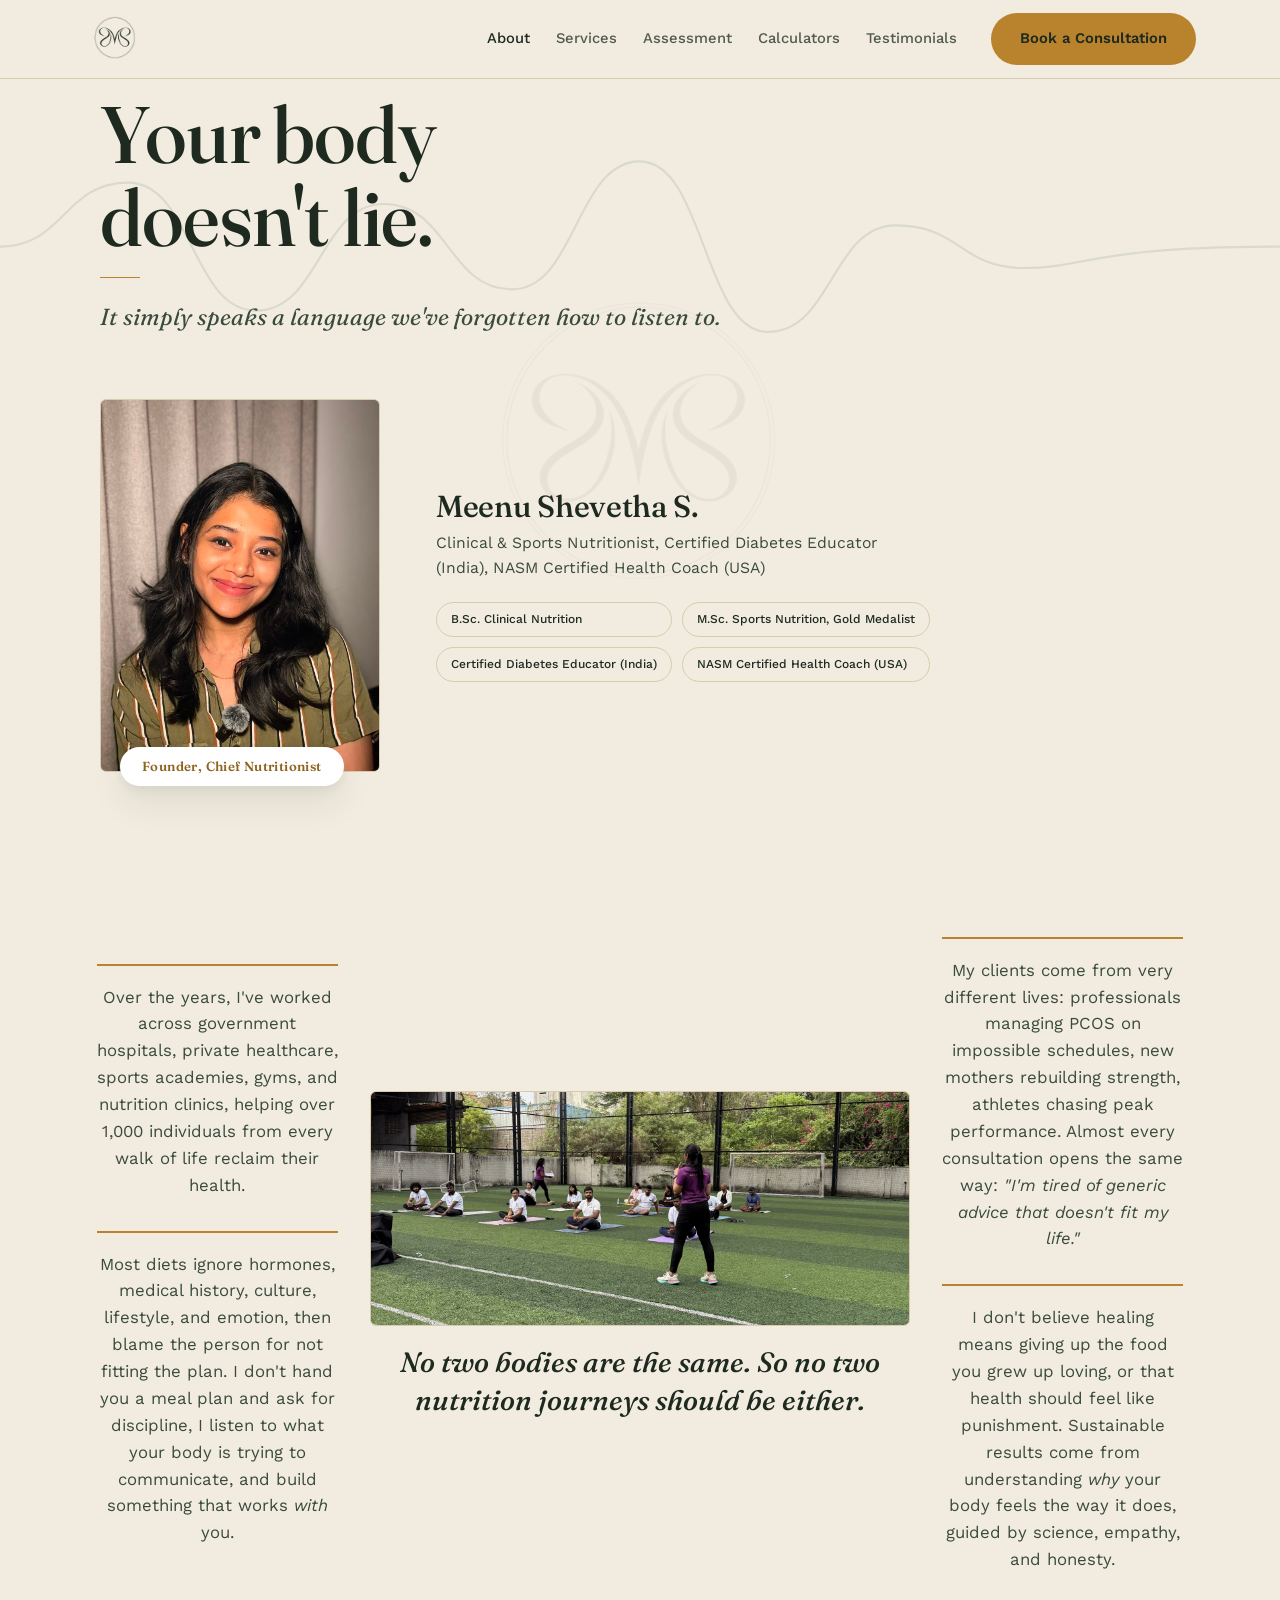
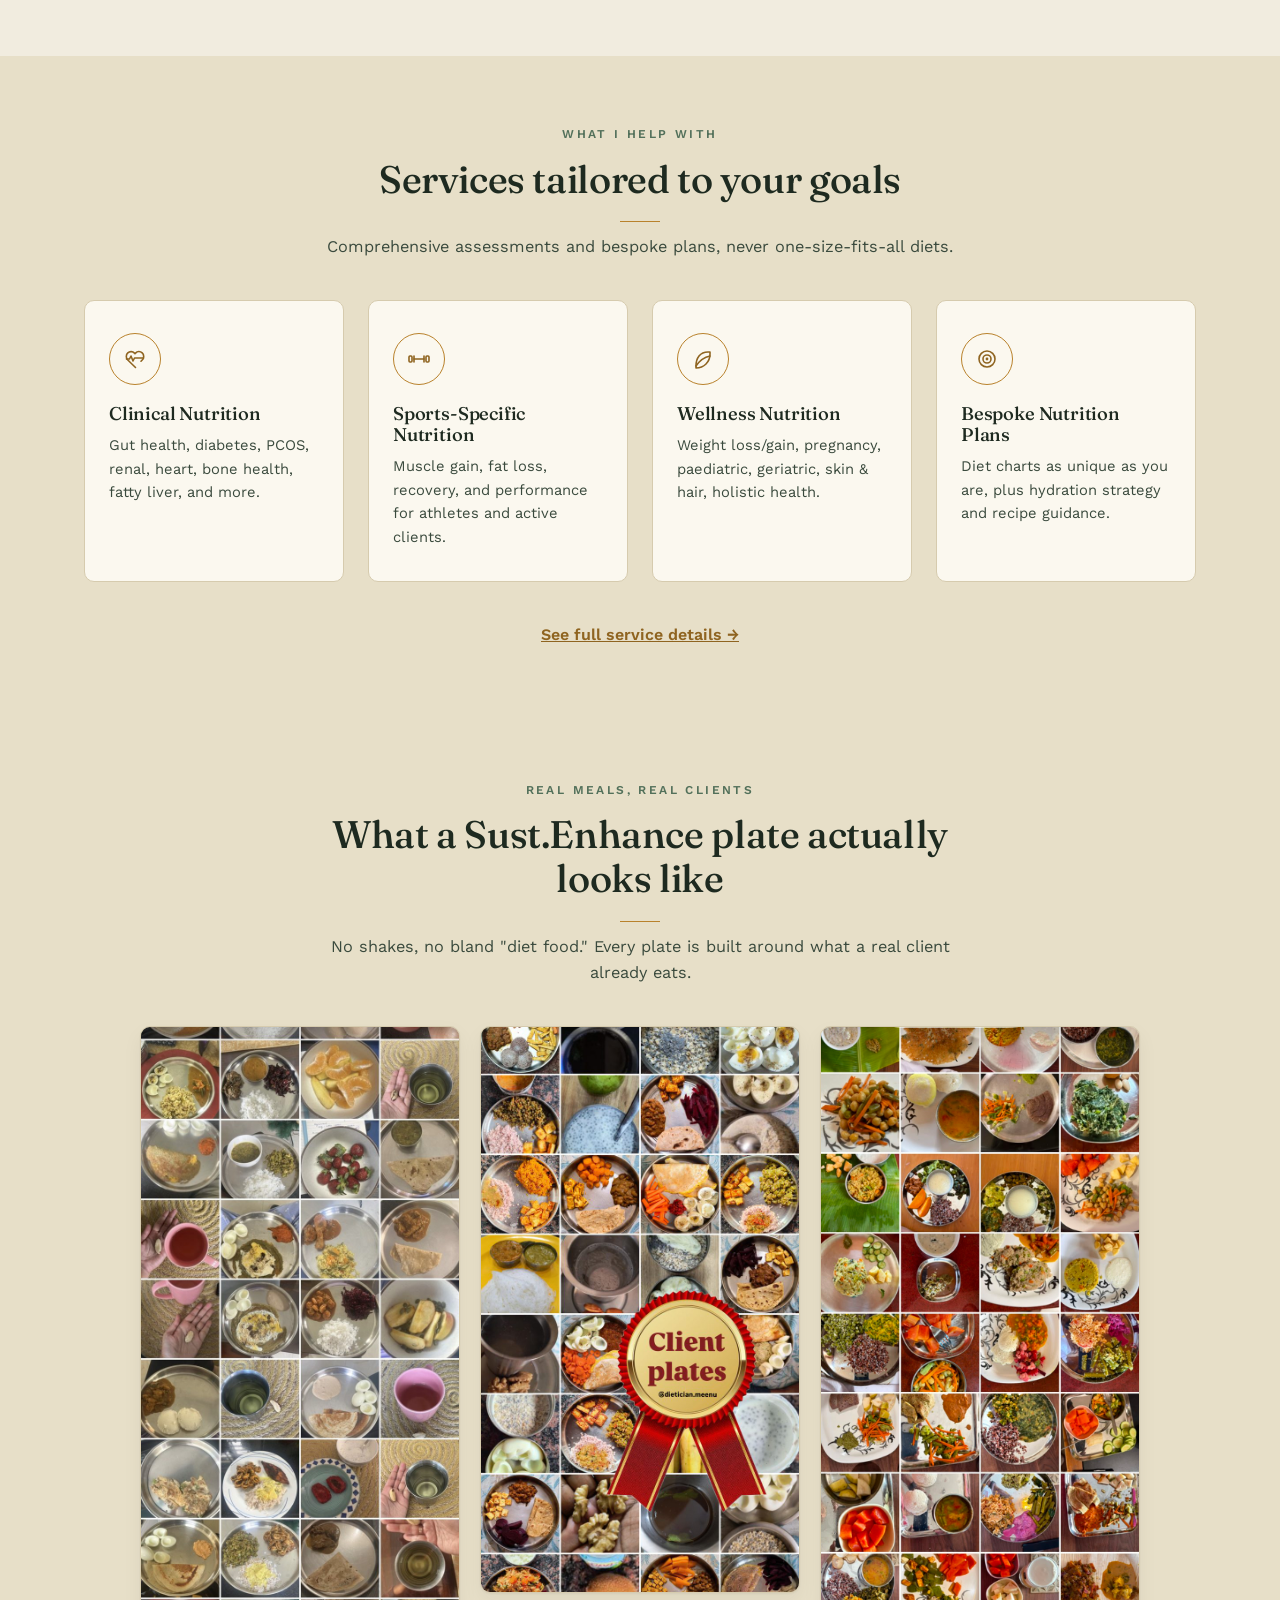
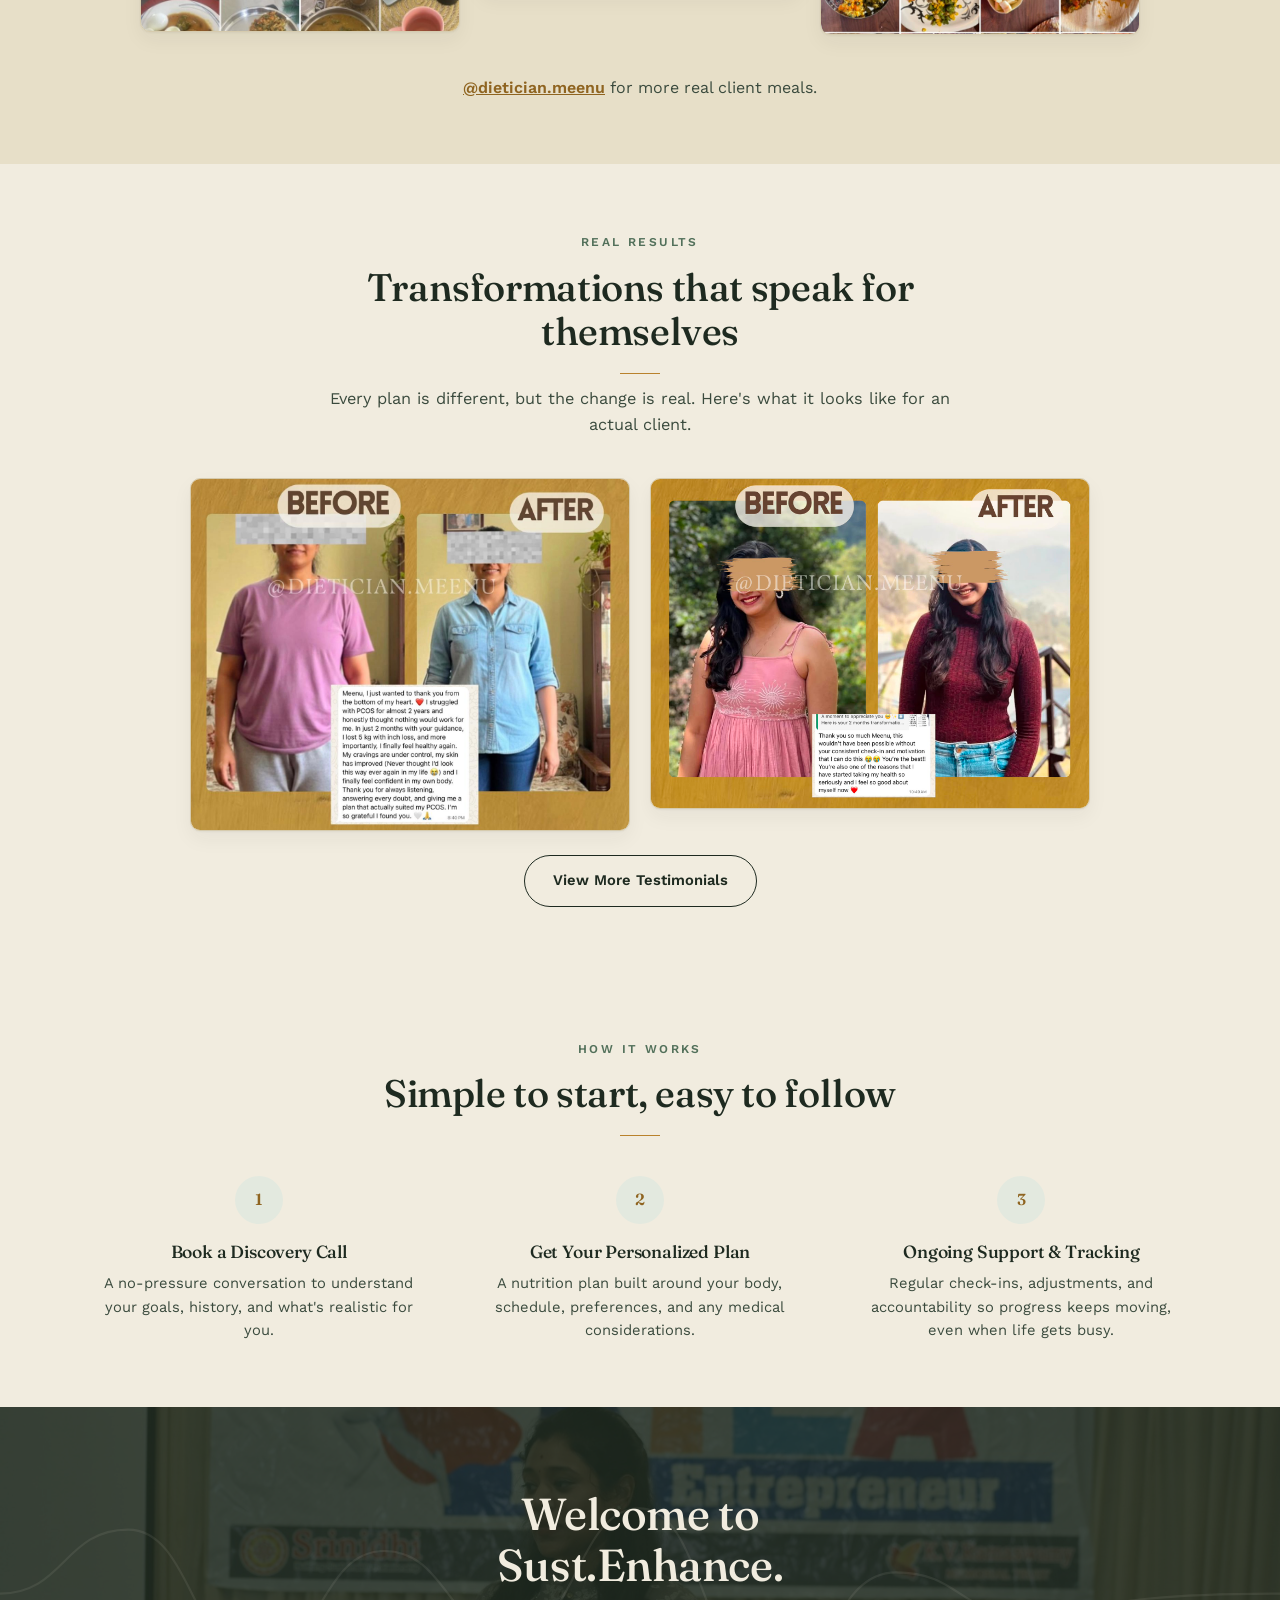
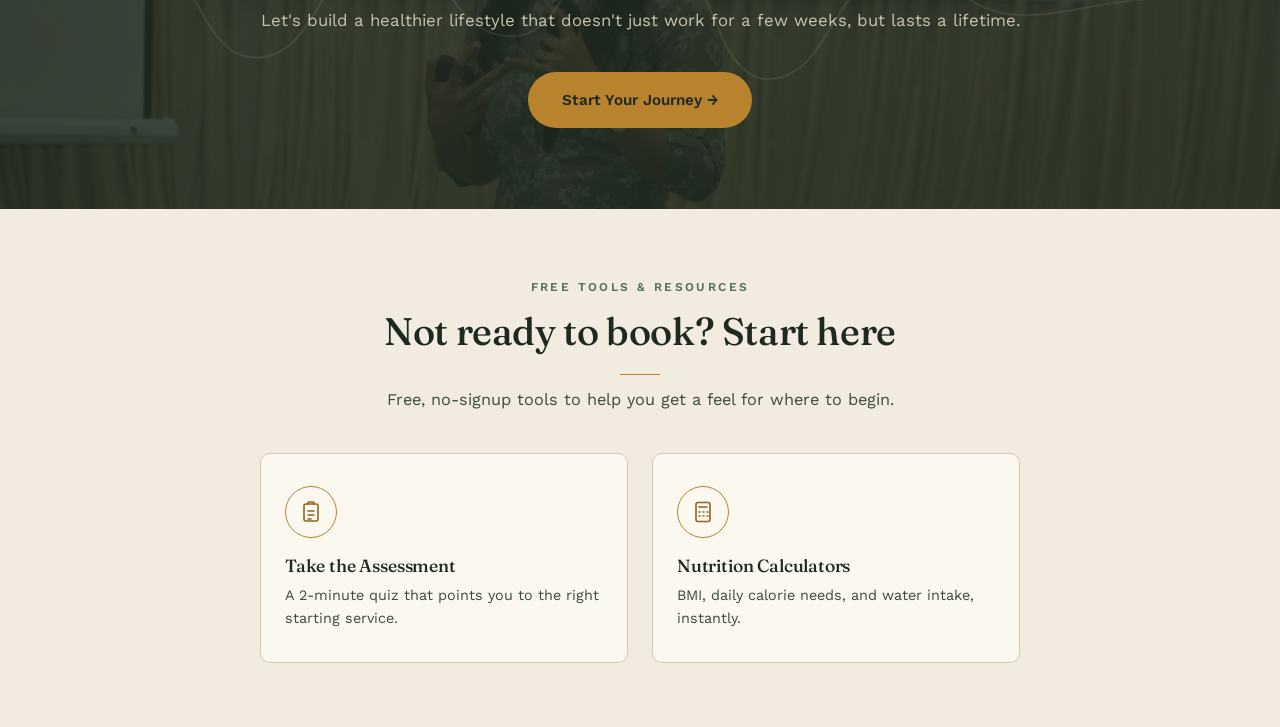
==== commit a5386835: "Revert assessment/calculators merge, replace FAQ, tighten About hero - Splits Assessment and Calcula" ====
--- a/index.html
+++ b/index.html
@@ -31,7 +31,8 @@
     <nav class="main-nav" id="mainNav">
       <a href="index.html" class="nav-link" aria-current="page">About</a>
       <a href="services.html" class="nav-link">Services</a>
-      <a href="assessment.html" class="nav-link">Assessment &amp; Tools</a>
+      <a href="assessment.html" class="nav-link">Assessment</a>
+      <a href="calculators.html" class="nav-link">Calculators</a>
       <a href="testimonials.html" class="nav-link">Testimonials</a>
       <a href="contact.html#booking" class="btn btn-primary nav-cta">Book a Consultation</a>
     </nav>
@@ -51,7 +52,6 @@
         fill="none" stroke="#52705A" stroke-width="2"/>
     </svg>
     <div class="founder-hero-inner">
-      <p class="eyebrow">About Meenu</p>
       <h1>Your body doesn't lie.</h1>
       <p class="sub">It simply speaks a language we've forgotten how to listen to.</p>
 
@@ -246,7 +246,7 @@
           <h3>Take the Assessment</h3>
           <p>A 2-minute quiz that points you to the right starting service.</p>
         </a>
-        <a href="assessment.html#calculators" class="resource-card reveal">
+        <a href="calculators.html" class="resource-card reveal">
           <div class="service-icon"><svg viewBox="0 0 24 24" fill="none" stroke="currentColor" stroke-width="1.6" stroke-linecap="round" stroke-linejoin="round"><rect x="5" y="2.5" width="14" height="19" rx="2"/><path d="M8 7h8"/><path d="M8 12h1M12 12h1M16 12h1M8 16h1M12 16h1M16 16h1"/></svg></div>
           <h3>Nutrition Calculators</h3>
           <p>BMI, daily calorie needs, and water intake, instantly.</p>
--- a/css/style.css
+++ b/css/style.css
@@ -507,7 +507,7 @@
 .cta-final .btn { margin-top: 30px; }
 
 /* ===================== Founder Hero / Story (homepage) ===================== */
-.founder-hero { position: relative; padding: 4vh 6% 8vh; overflow: hidden; }
+.founder-hero { position: relative; padding: 1.5vh 6% 8vh; overflow: hidden; }
 .founder-hero-inner { max-width: 1080px; margin: 0 auto; position: relative; z-index: 2; }
 .founder-hero h1 {
   font-family: var(--font-head);
@@ -516,7 +516,7 @@
   line-height: 1.04;
   letter-spacing: -0.01em;
   max-width: 11ch;
-  margin-top: 18px;
+  margin-top: 0;
   color: var(--ink);
 }
 .founder-hero .sub {
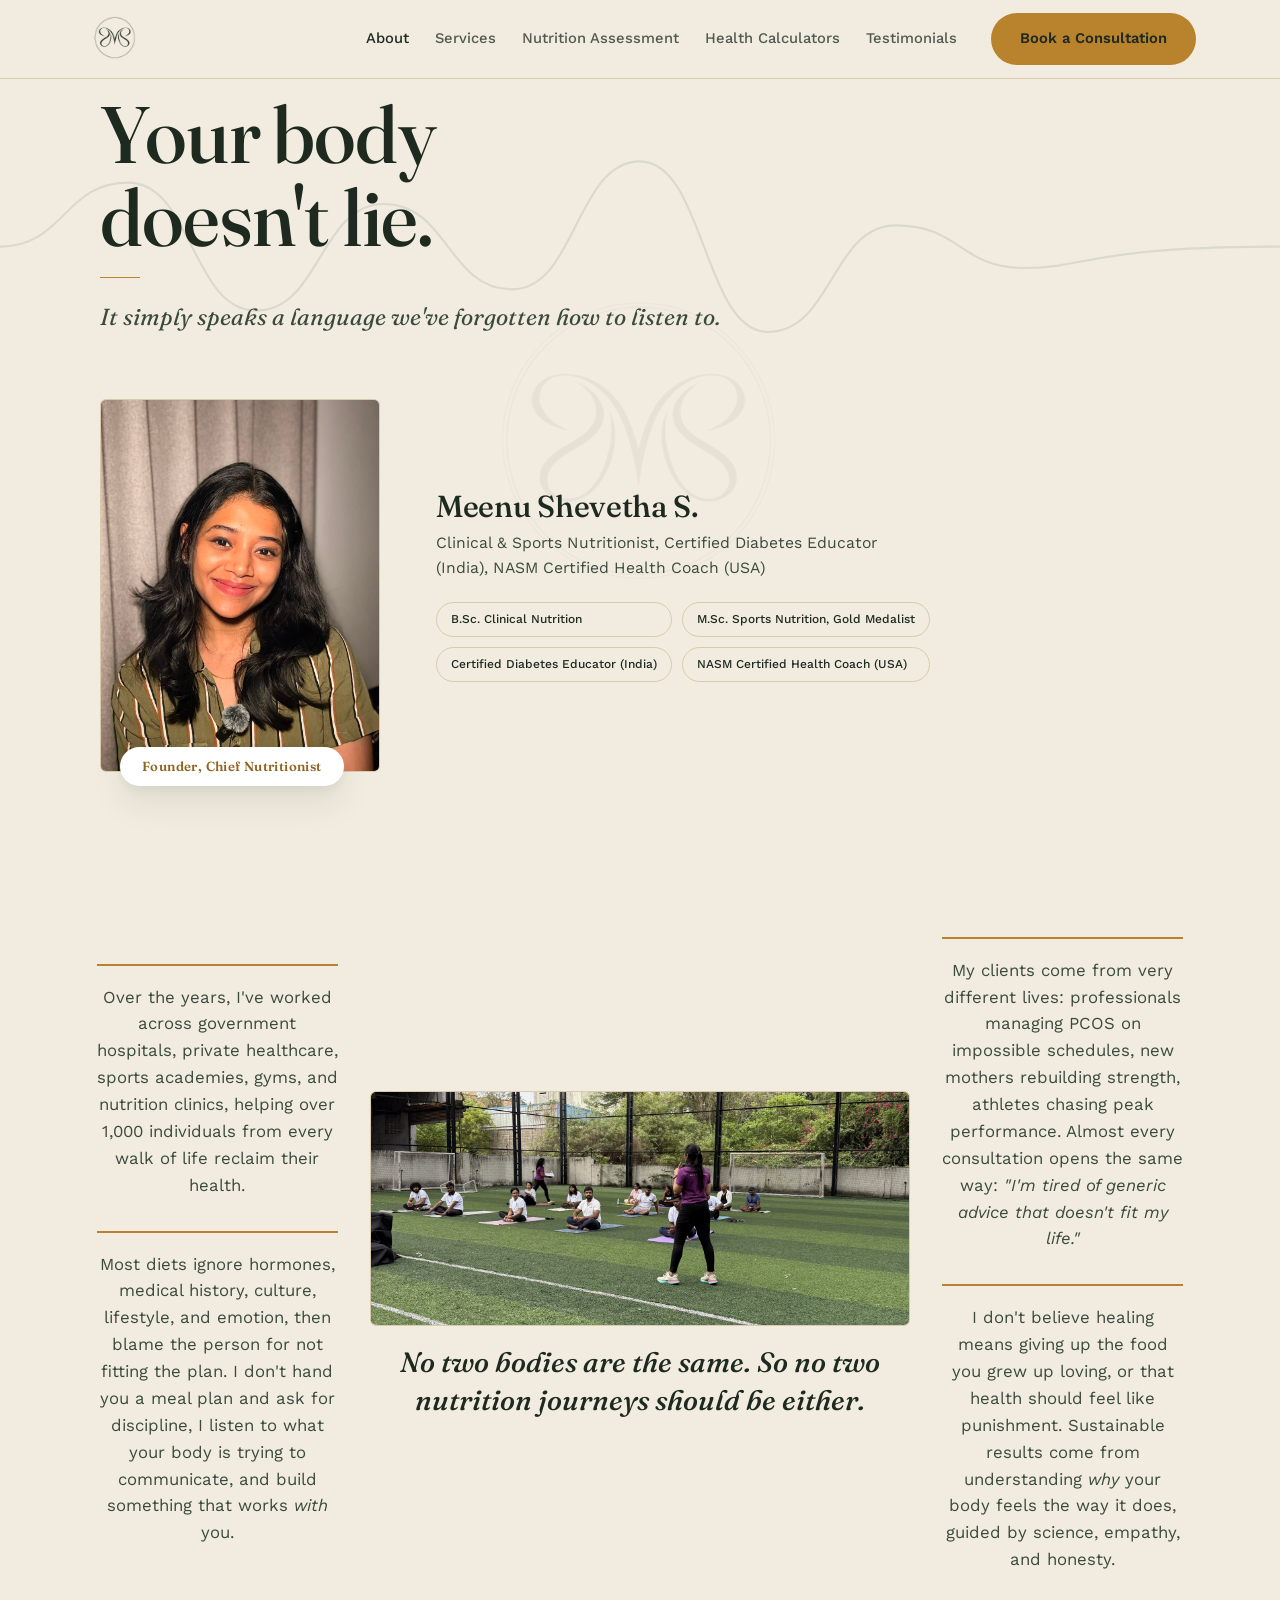
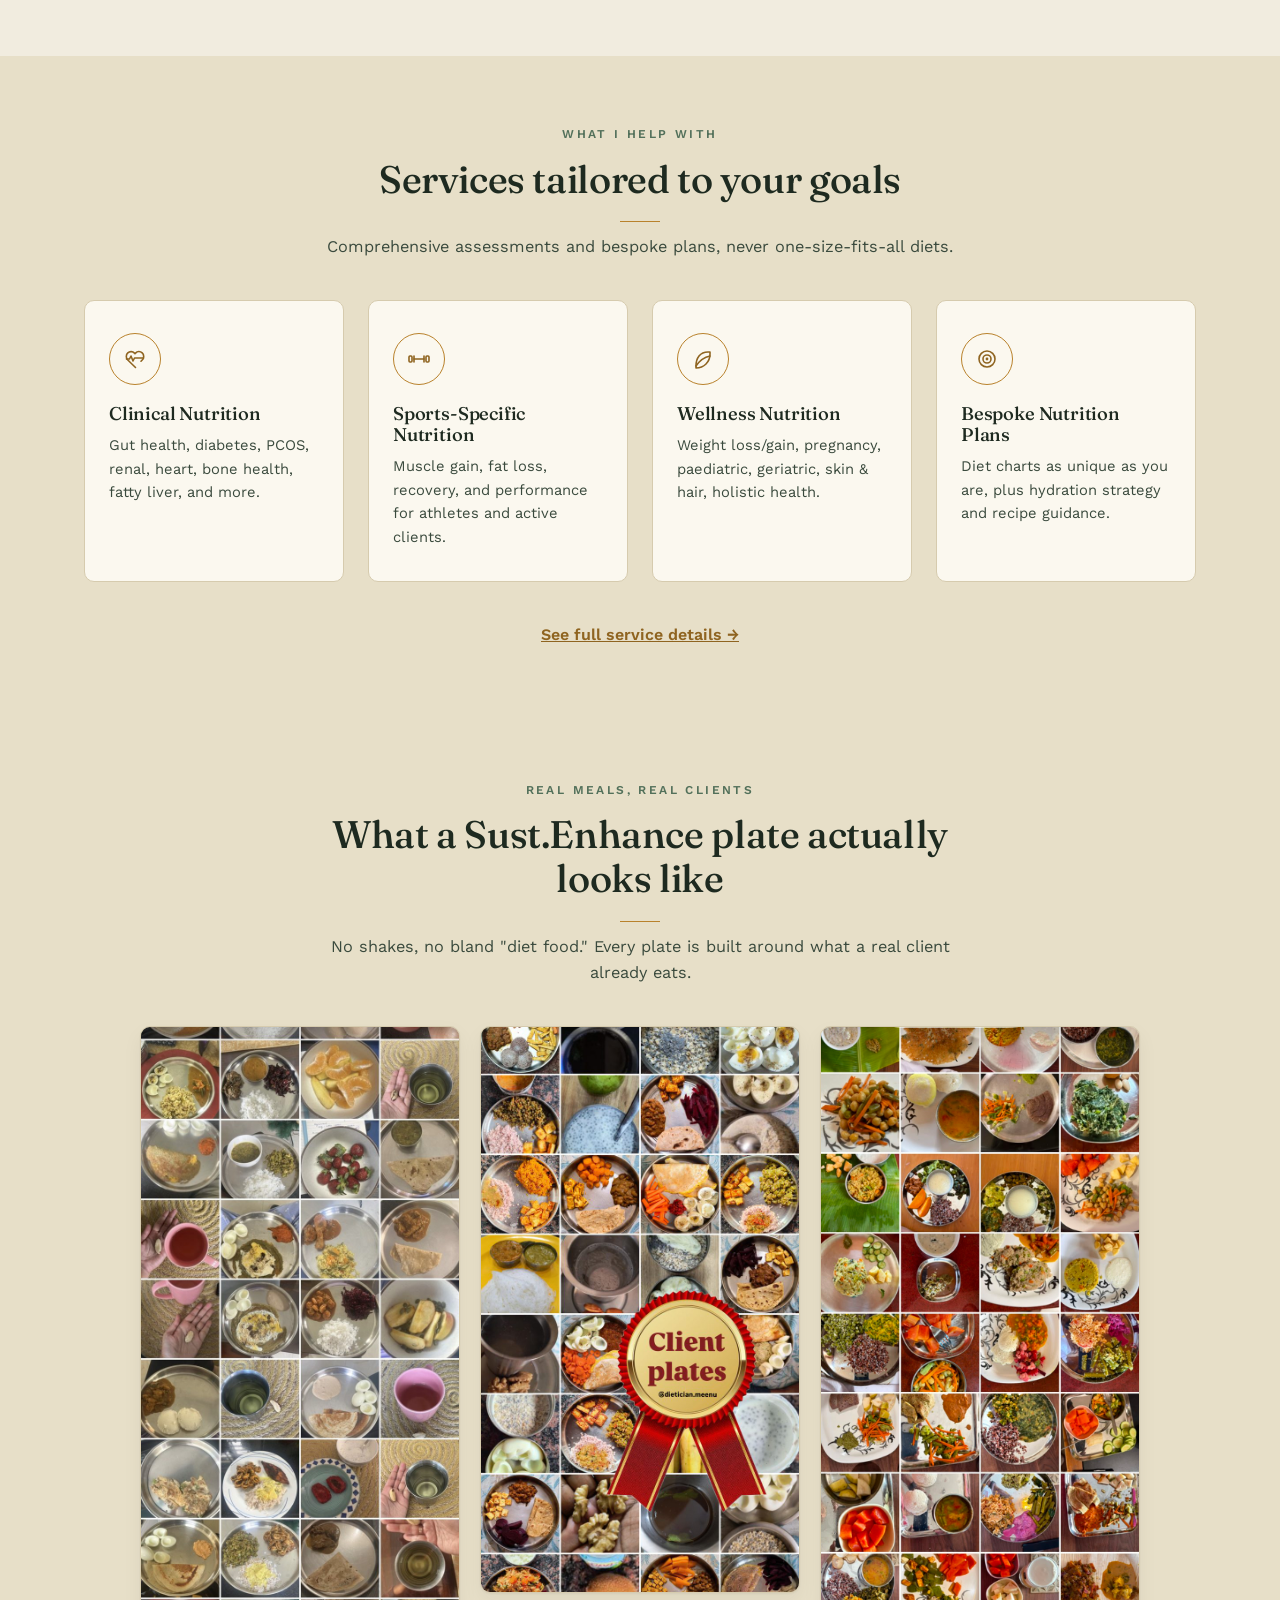
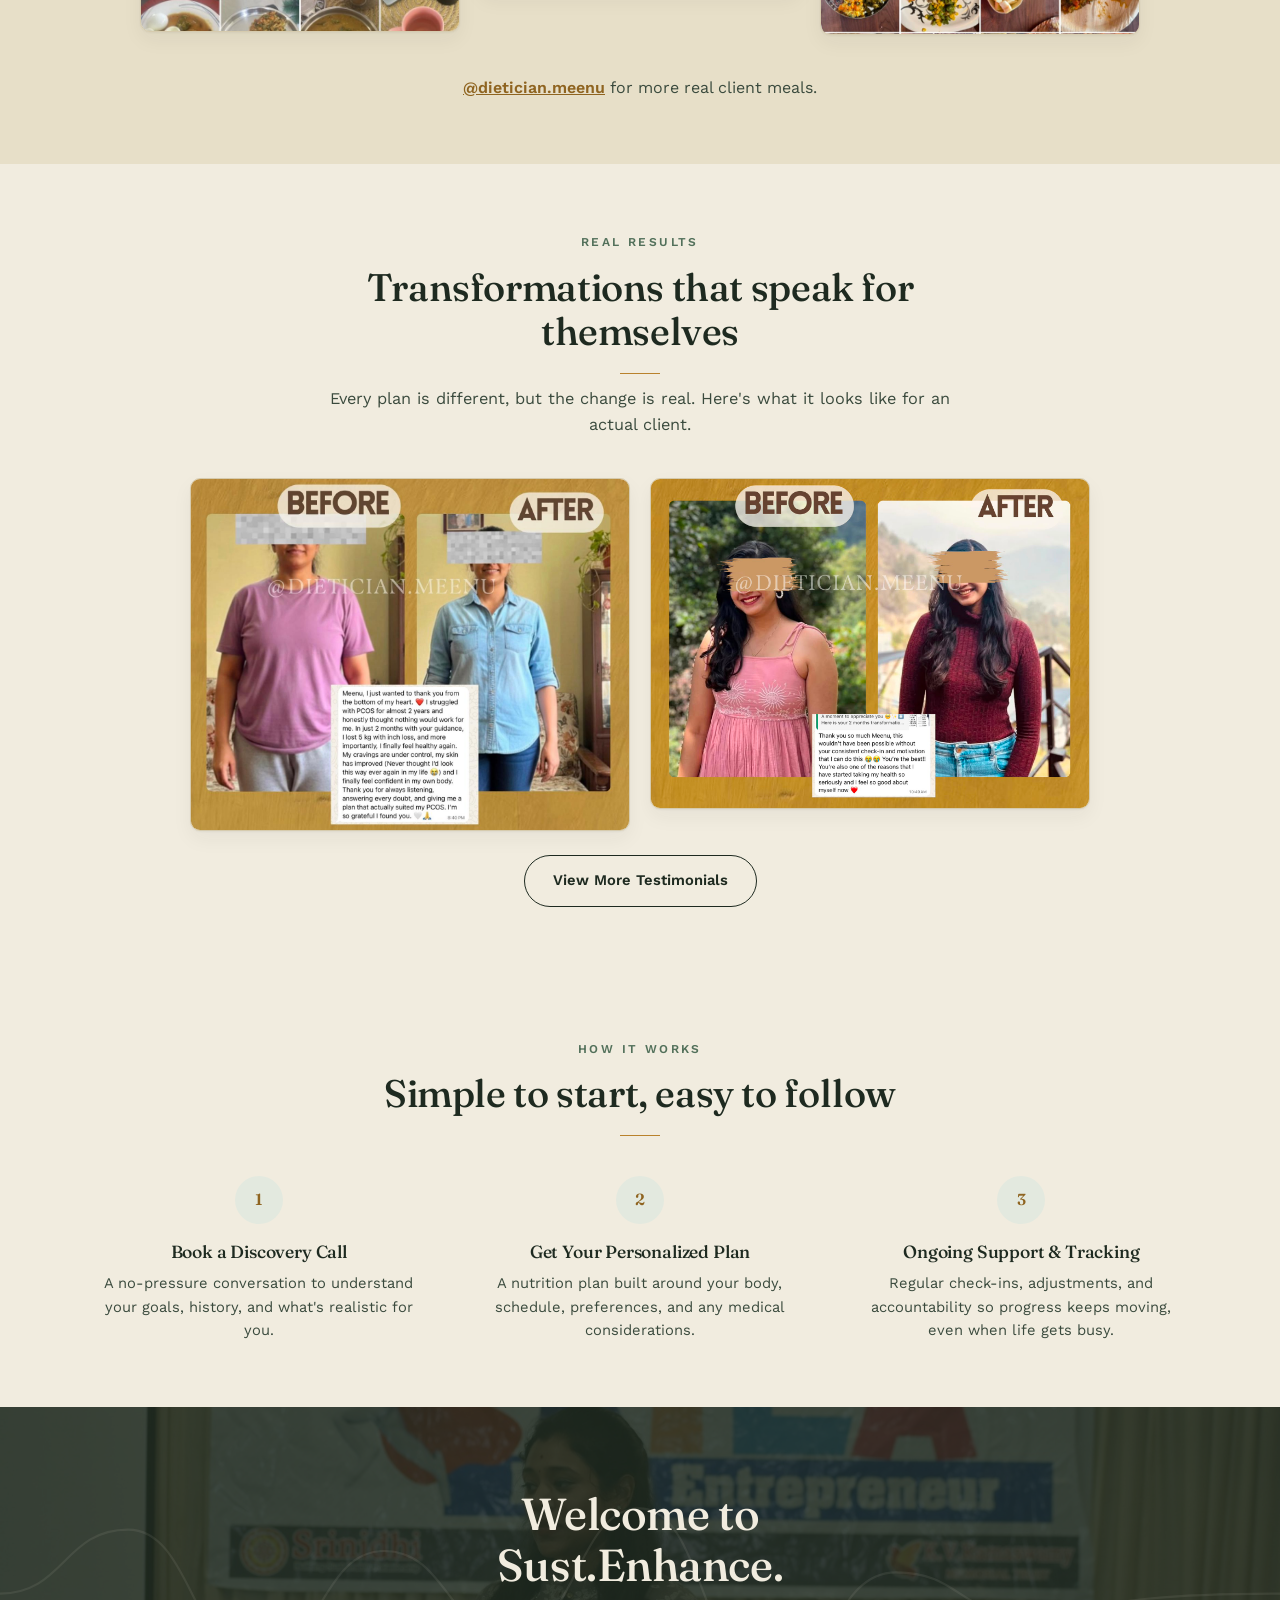
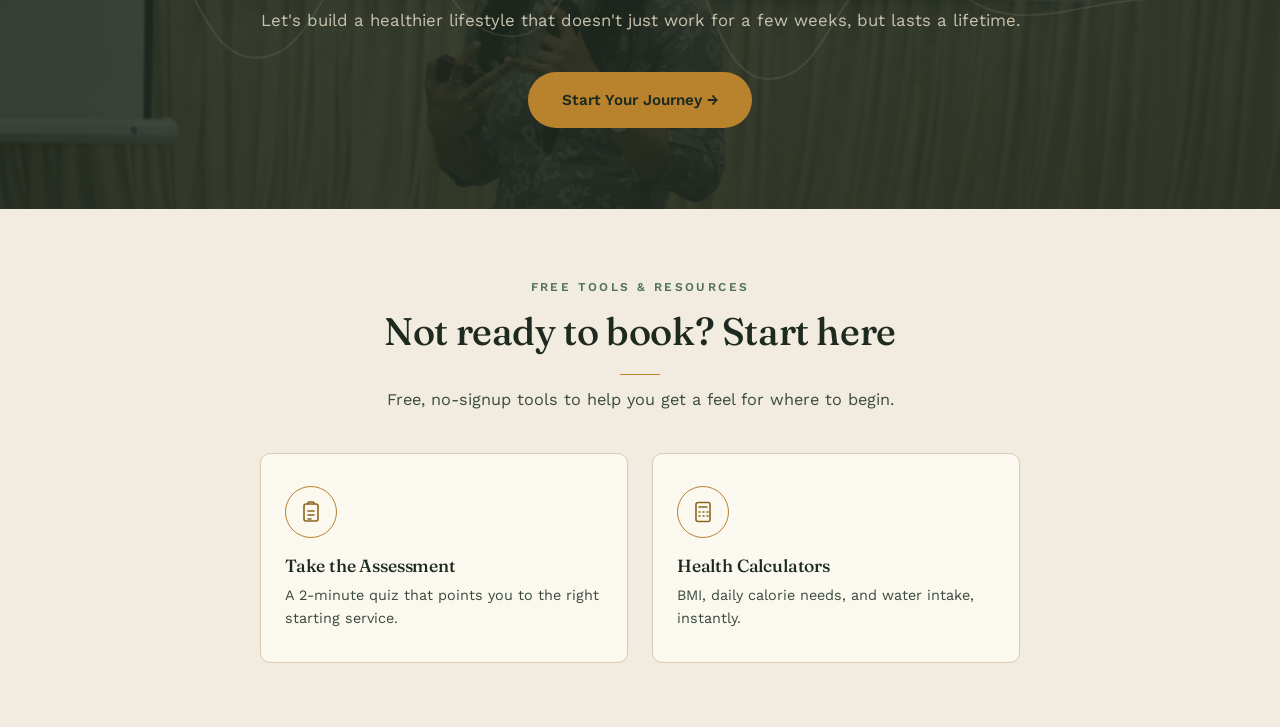
==== commit 722a45ee: "Add 4 new health calculators, rename pages, add phone to assessment quiz - Renames "Assessment" -> "" ====
--- a/index.html
+++ b/index.html
@@ -31,8 +31,8 @@
     <nav class="main-nav" id="mainNav">
       <a href="index.html" class="nav-link" aria-current="page">About</a>
       <a href="services.html" class="nav-link">Services</a>
-      <a href="assessment.html" class="nav-link">Assessment</a>
-      <a href="calculators.html" class="nav-link">Calculators</a>
+      <a href="assessment.html" class="nav-link">Nutrition Assessment</a>
+      <a href="calculators.html" class="nav-link">Health Calculators</a>
       <a href="testimonials.html" class="nav-link">Testimonials</a>
       <a href="contact.html#booking" class="btn btn-primary nav-cta">Book a Consultation</a>
     </nav>
@@ -248,7 +248,7 @@
         </a>
         <a href="calculators.html" class="resource-card reveal">
           <div class="service-icon"><svg viewBox="0 0 24 24" fill="none" stroke="currentColor" stroke-width="1.6" stroke-linecap="round" stroke-linejoin="round"><rect x="5" y="2.5" width="14" height="19" rx="2"/><path d="M8 7h8"/><path d="M8 12h1M12 12h1M16 12h1M8 16h1M12 16h1M16 16h1"/></svg></div>
-          <h3>Nutrition Calculators</h3>
+          <h3>Health Calculators</h3>
           <p>BMI, daily calorie needs, and water intake, instantly.</p>
         </a>
       </div>
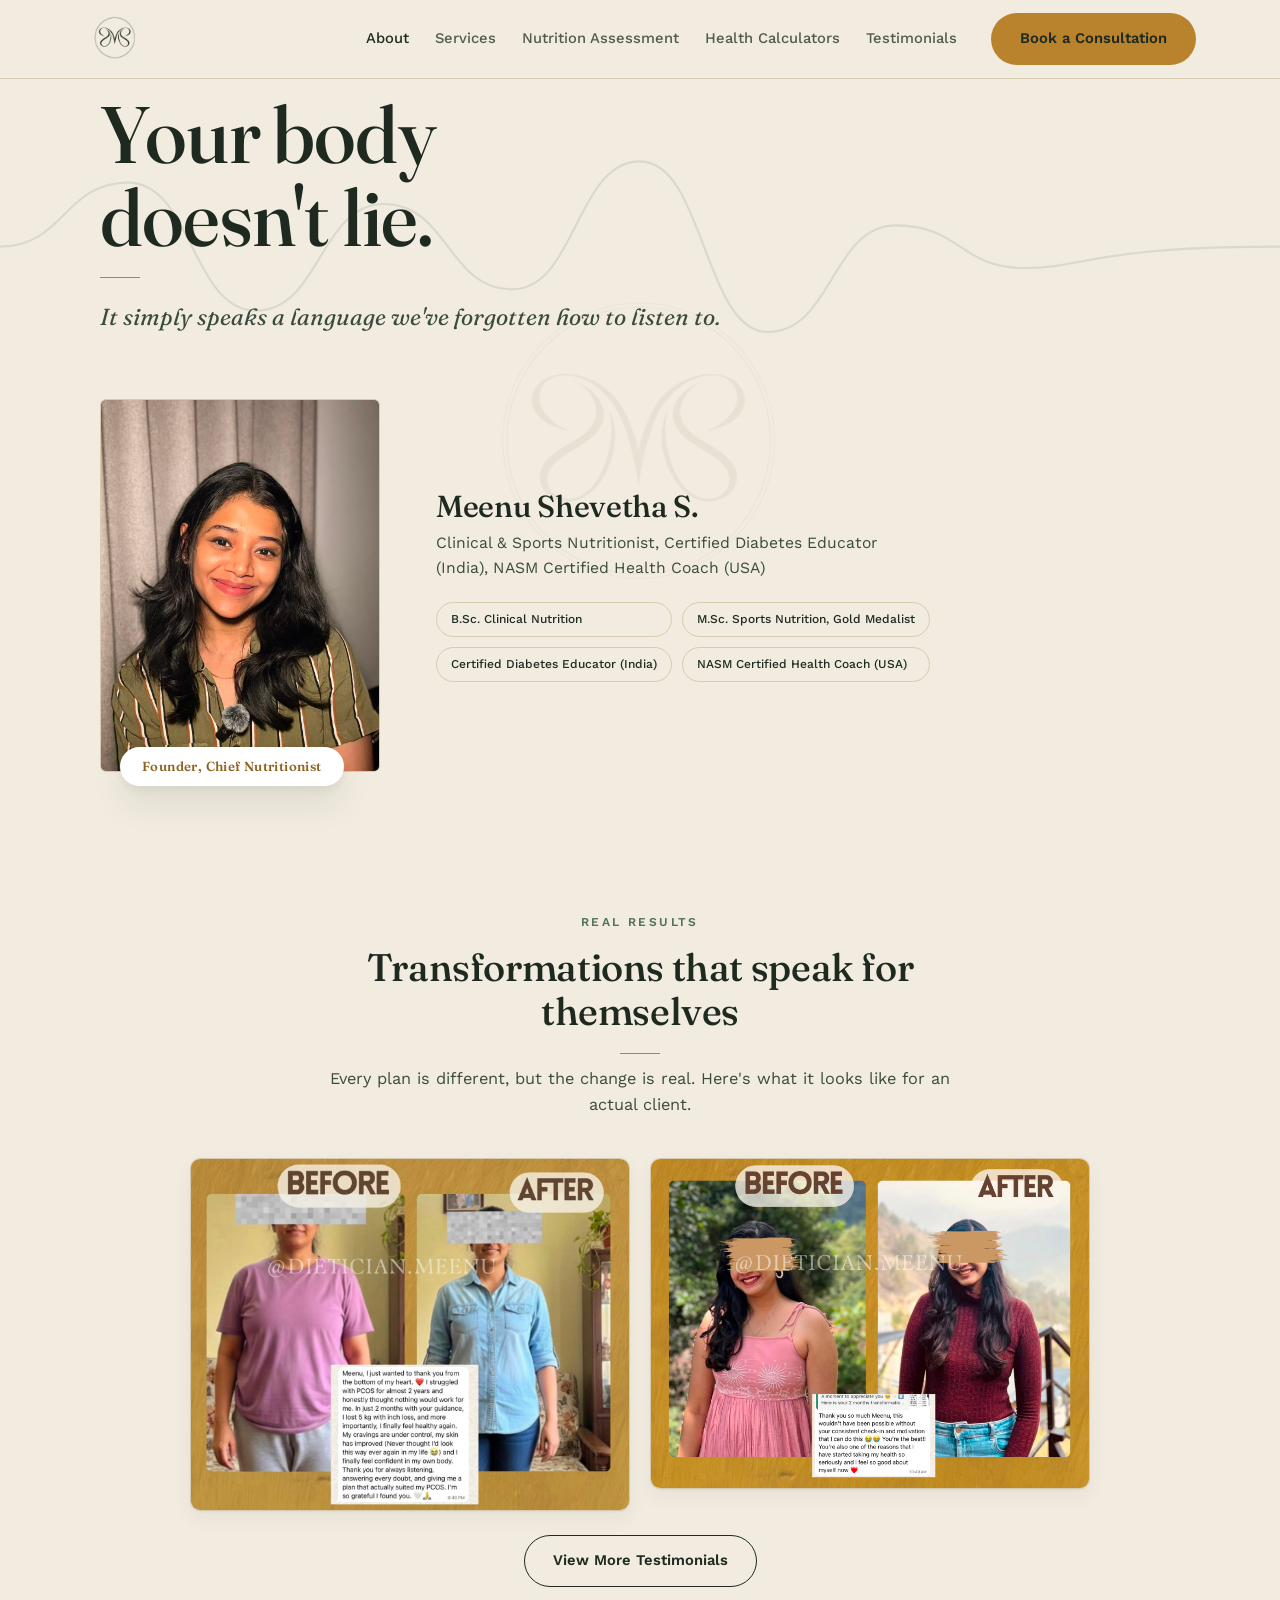
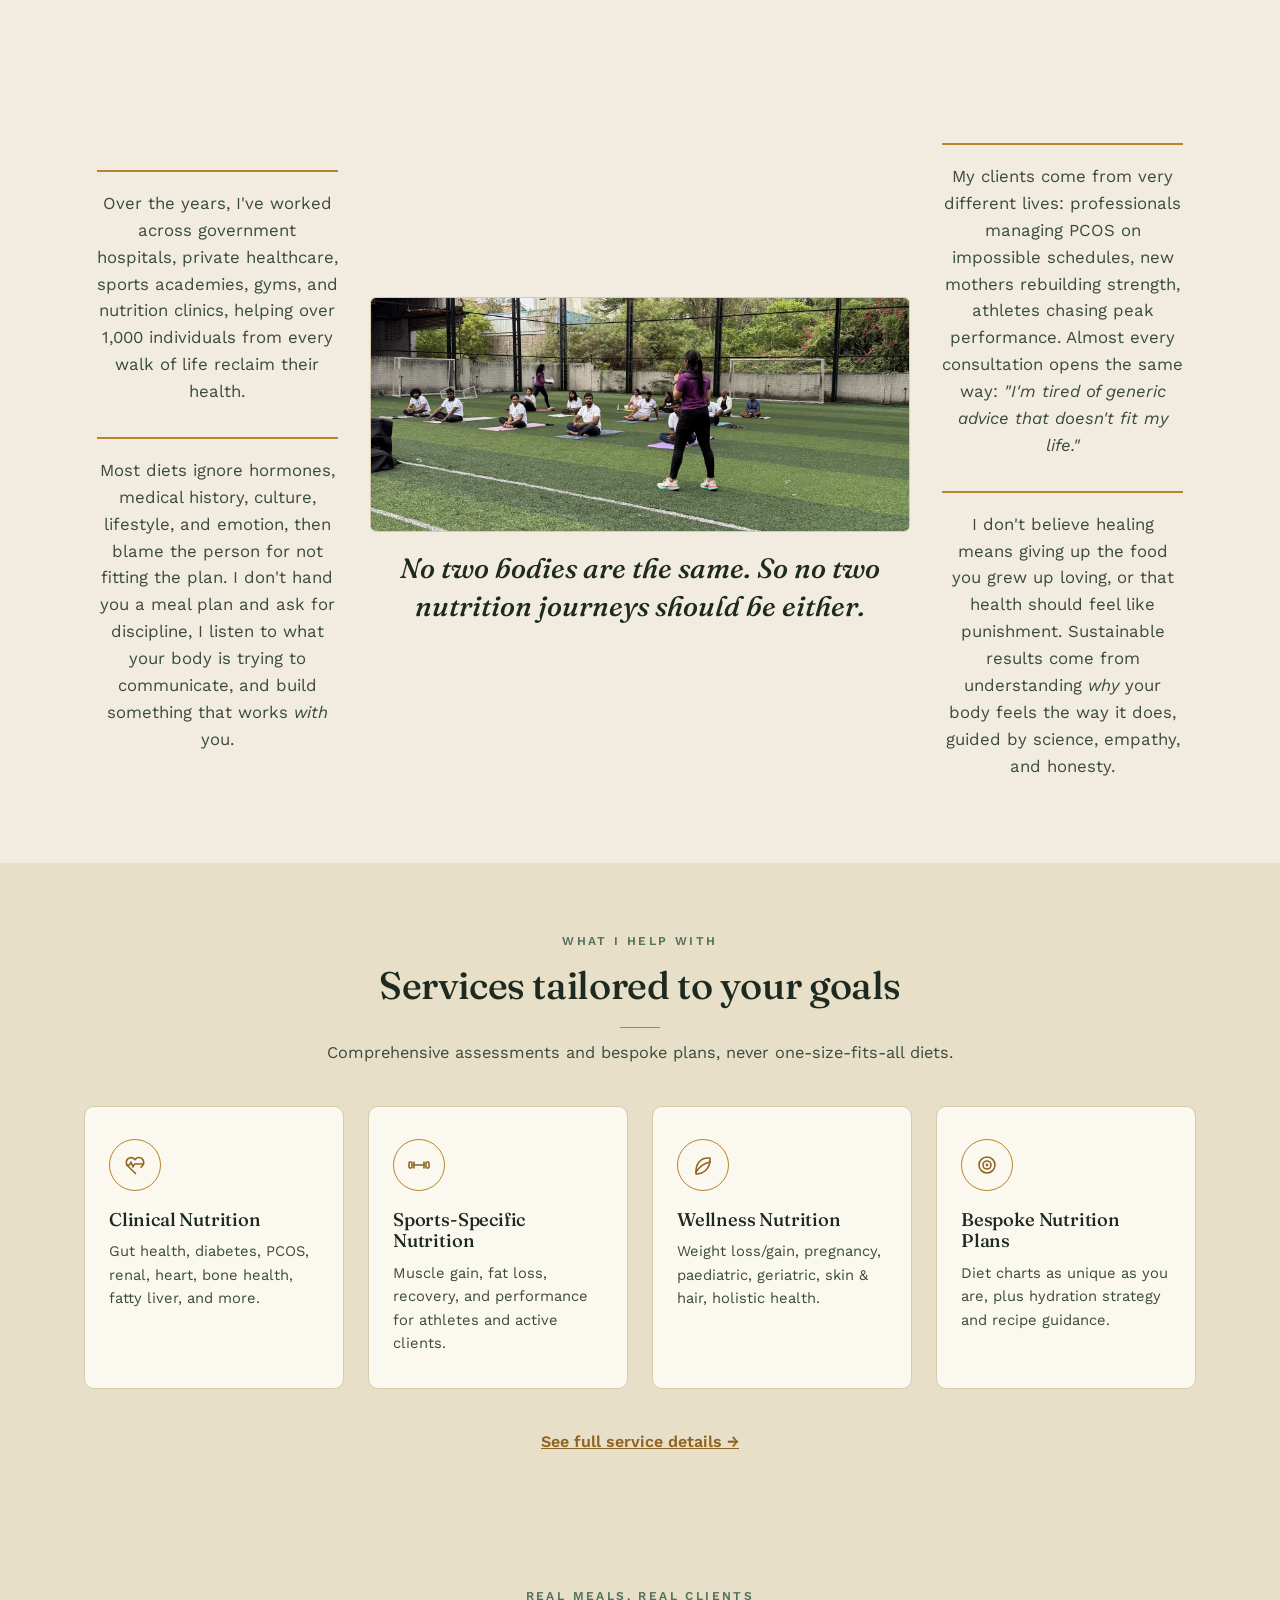
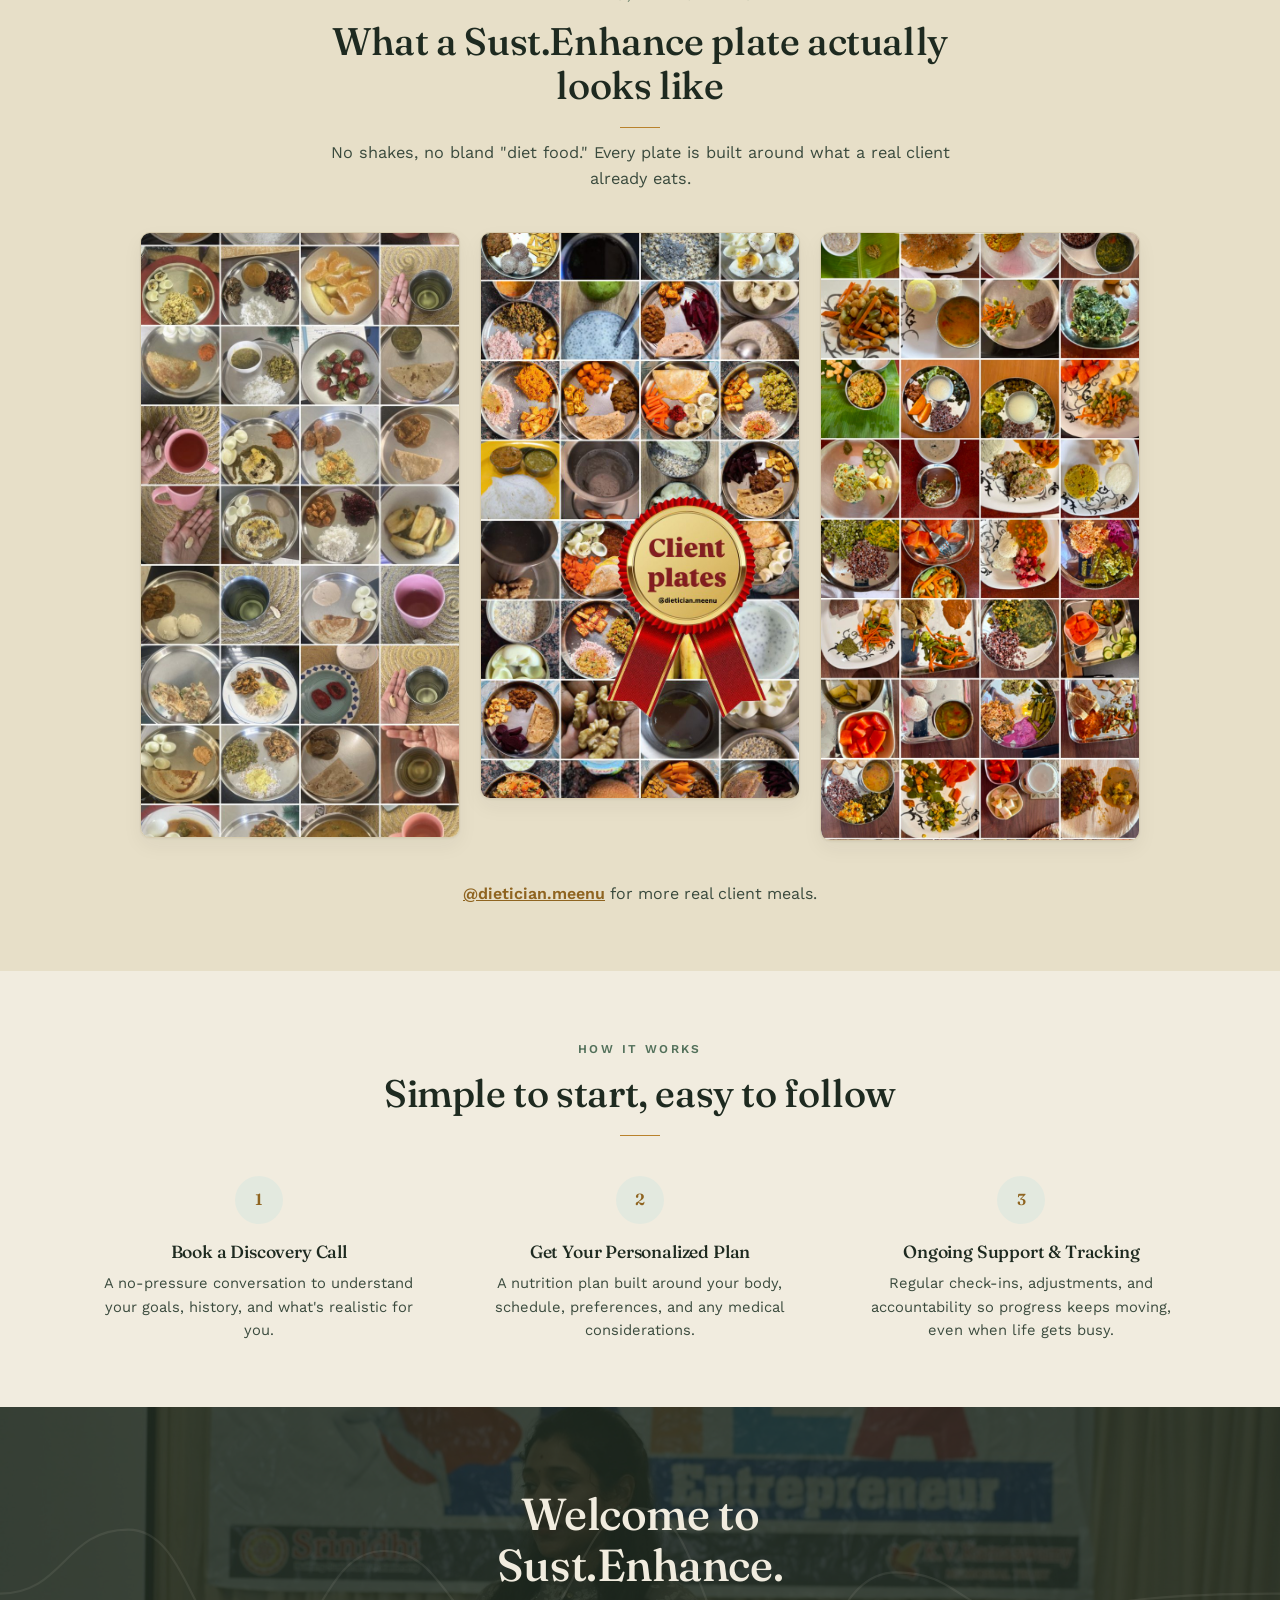
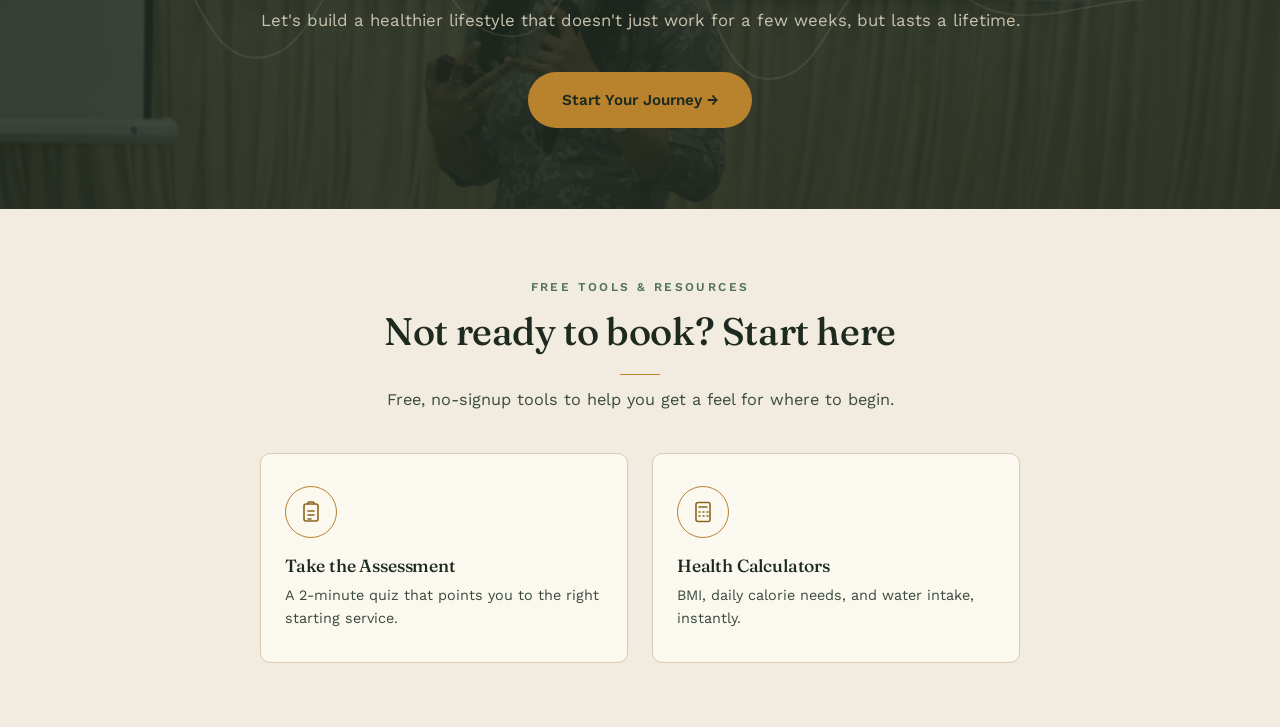
==== commit fb0778a0: "Reorder Transformations and testimonial carousel, fix calculator grid - Moves the "Real Results / Tr" ====
--- a/index.html
+++ b/index.html
@@ -78,6 +78,26 @@
     </div>
   </section>
 
+  <!-- ============ TRANSFORMATIONS ============ -->
+  <section class="transformations" id="transformations">
+    <div class="container">
+      <div class="section-head reveal">
+        <p class="eyebrow">Real Results</p>
+        <h2>Transformations that speak for themselves</h2>
+        <p class="section-sub">Every plan is different, but the change is real. Here's what it looks like for an actual client.</p>
+      </div>
+
+      <div class="transformations-gallery">
+        <img src="images/transformation-1.jpg" alt="Client before and after transformation with a thank-you message about PCOS and weight loss progress" class="reveal" loading="lazy">
+        <img src="images/transformation-2.jpg" alt="Client before and after transformation with a thank-you message about a 2-month progress journey" class="reveal" loading="lazy">
+      </div>
+
+      <p class="transformations-cta reveal">
+        <a href="testimonials.html" class="btn btn-ghost">View More Testimonials</a>
+      </p>
+    </div>
+  </section>
+
   <!-- ============ FOUNDER STORY ============ -->
   <div class="founder-story">
 
@@ -167,26 +187,6 @@
       <p class="services-note reveal">
         <a href="https://instagram.com/dietician.meenu" target="_blank" rel="noopener">@dietician.meenu</a>
         for more real client meals.
-      </p>
-    </div>
-  </section>
-
-  <!-- ============ TRANSFORMATIONS ============ -->
-  <section class="transformations" id="transformations">
-    <div class="container">
-      <div class="section-head reveal">
-        <p class="eyebrow">Real Results</p>
-        <h2>Transformations that speak for themselves</h2>
-        <p class="section-sub">Every plan is different, but the change is real. Here's what it looks like for an actual client.</p>
-      </div>
-
-      <div class="transformations-gallery">
-        <img src="images/transformation-1.jpg" alt="Client before and after transformation with a thank-you message about PCOS and weight loss progress" class="reveal" loading="lazy">
-        <img src="images/transformation-2.jpg" alt="Client before and after transformation with a thank-you message about a 2-month progress journey" class="reveal" loading="lazy">
-      </div>
-
-      <p class="transformations-cta reveal">
-        <a href="testimonials.html" class="btn btn-ghost">View More Testimonials</a>
       </p>
     </div>
   </section>
--- a/css/style.css
+++ b/css/style.css
@@ -856,6 +856,14 @@
 }
 .contact-info h2 { font-size: clamp(1.6rem, 3vw, 2.1rem); margin: 8px 0 14px; }
 .contact-info p { color: var(--ink-soft); margin-bottom: 24px; }
+.contact-portrait {
+  width: 100%;
+  max-width: 340px;
+  margin-top: 28px;
+  border-radius: var(--radius);
+  border: 1px solid var(--line);
+  box-shadow: var(--shadow);
+}
 .contact-list { display: grid; gap: 14px; }
 .contact-list li { font-size: 0.95rem; }
 .contact-list a:hover { color: var(--gold-deep); text-decoration: underline; }
@@ -1180,16 +1188,16 @@
 
 /* ===================== Calculators ===================== */
 .calculator-grid {
-  display: grid;
-  grid-template-columns: repeat(3, 1fr);
-  gap: 24px;
-  align-items: start;
+  column-count: 3;
+  column-gap: 24px;
 }
 .calculator-card {
   background: var(--surface);
   border: 1px solid var(--line);
   border-radius: var(--radius);
   padding: 28px;
+  break-inside: avoid;
+  margin-bottom: 24px;
 }
 .calculator-card h2 { font-size: 1.15rem; margin-bottom: 6px; }
 .calculator-sub { color: var(--ink-soft); font-size: 0.88rem; margin-bottom: 20px; }
@@ -1304,6 +1312,26 @@
   padding-top: 28px;
   border-top: 1px solid var(--line);
 }
+
+.tool-cta { background: var(--paper-deep); padding: 8vh 6%; }
+.tool-cta-grid {
+  display: grid;
+  grid-template-columns: 0.8fr 1.2fr;
+  gap: 48px;
+  align-items: center;
+}
+.tool-cta-photo {
+  width: 100%;
+  border-radius: var(--radius);
+  border: 1px solid var(--line);
+  box-shadow: var(--shadow);
+}
+.tool-cta-text h3 { font-size: clamp(1.6rem, 3vw, 2.2rem); margin-bottom: 14px; color: var(--ink); }
+.tool-cta-text p { color: var(--ink-soft); margin-bottom: 24px; font-size: 1.02rem; }
+@media (max-width: 780px) {
+  .tool-cta-grid { grid-template-columns: 1fr; text-align: center; }
+  .tool-cta-photo { max-width: 320px; margin: 0 auto; }
+}
 .calculators-cta p { color: var(--ink); font-size: 1.02rem; margin-bottom: 18px; }
 
 /* ===================== Footer ===================== */
@@ -1366,7 +1394,11 @@
   .about-visual { order: -1; max-width: 340px; margin: 0 auto; }
   .services-grid { grid-template-columns: repeat(2, 1fr); }
   .process-grid { grid-template-columns: 1fr; gap: 40px; }
-  .calculator-grid { grid-template-columns: 1fr; }
+  .calculator-grid { column-count: 2; }
+}
+
+@media (max-width: 640px) {
+  .calculator-grid { column-count: 1; }
 }
 
 @media (max-width: 980px) {
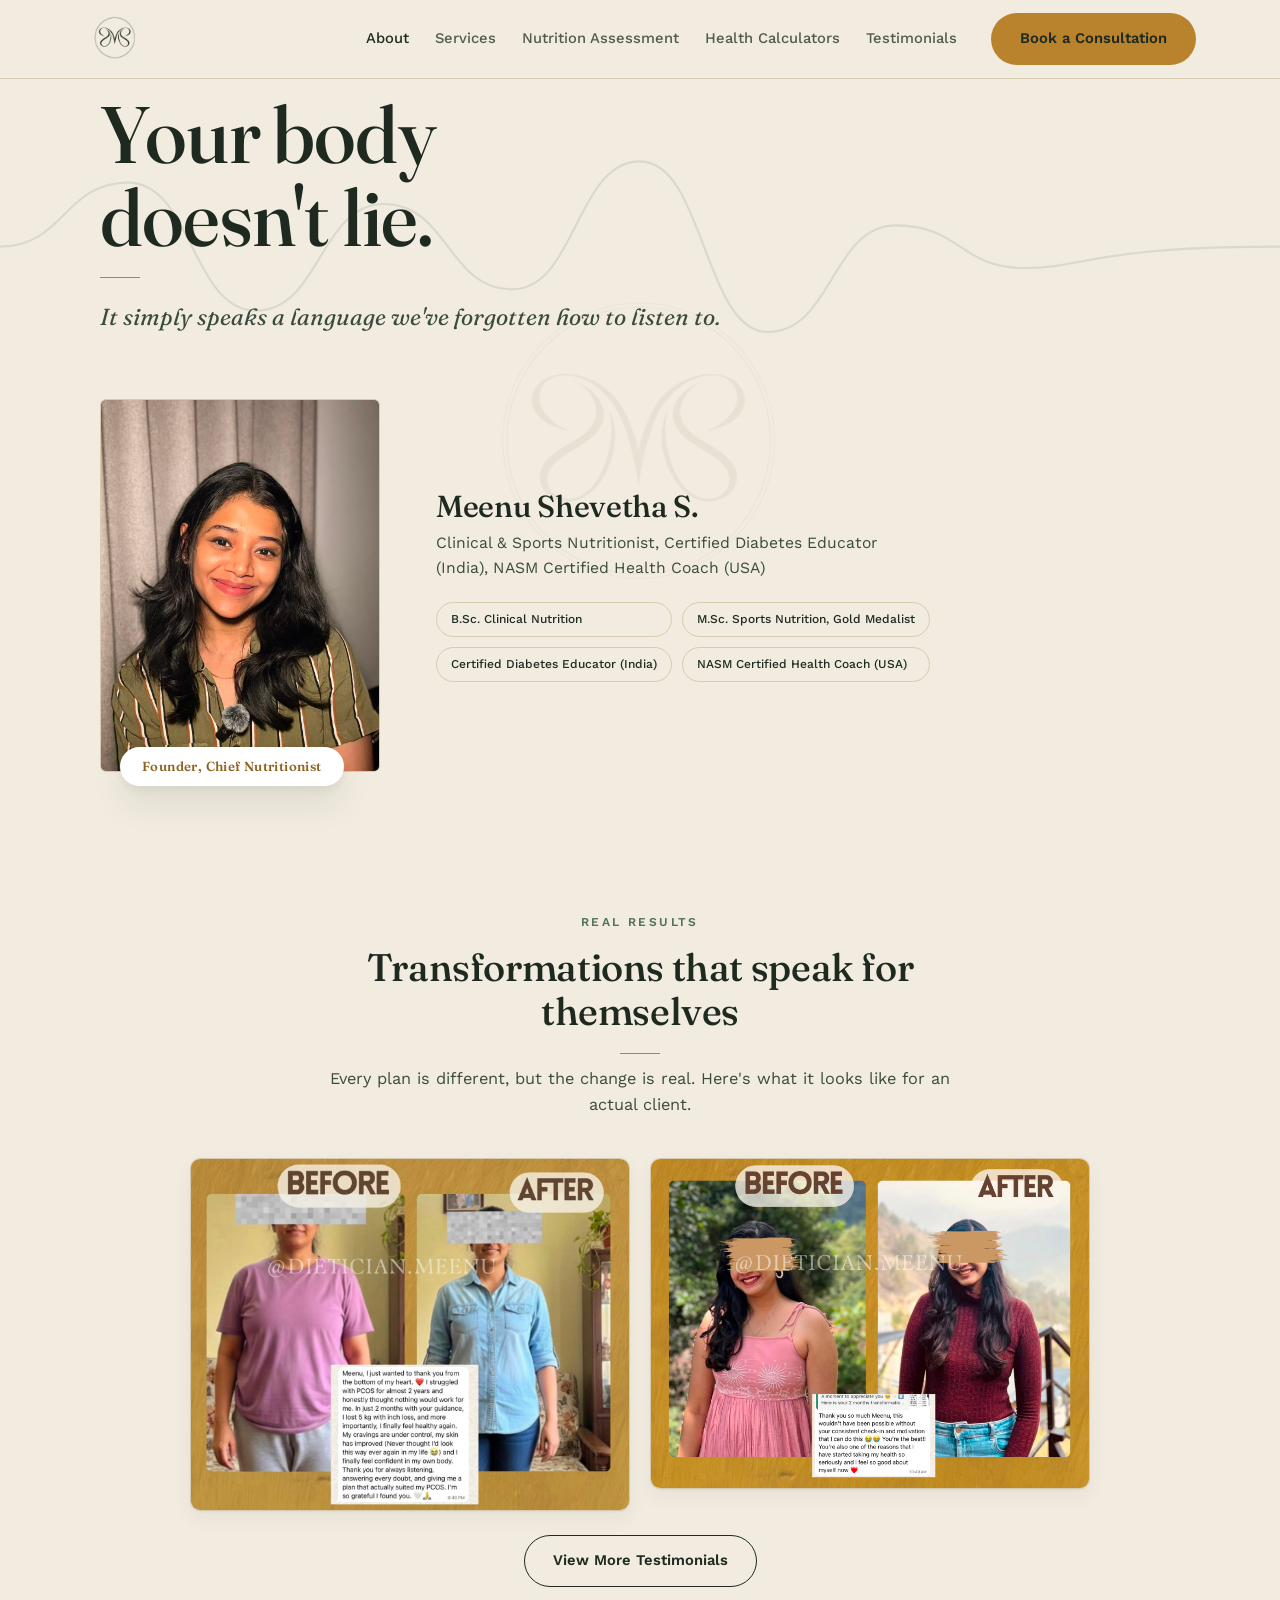
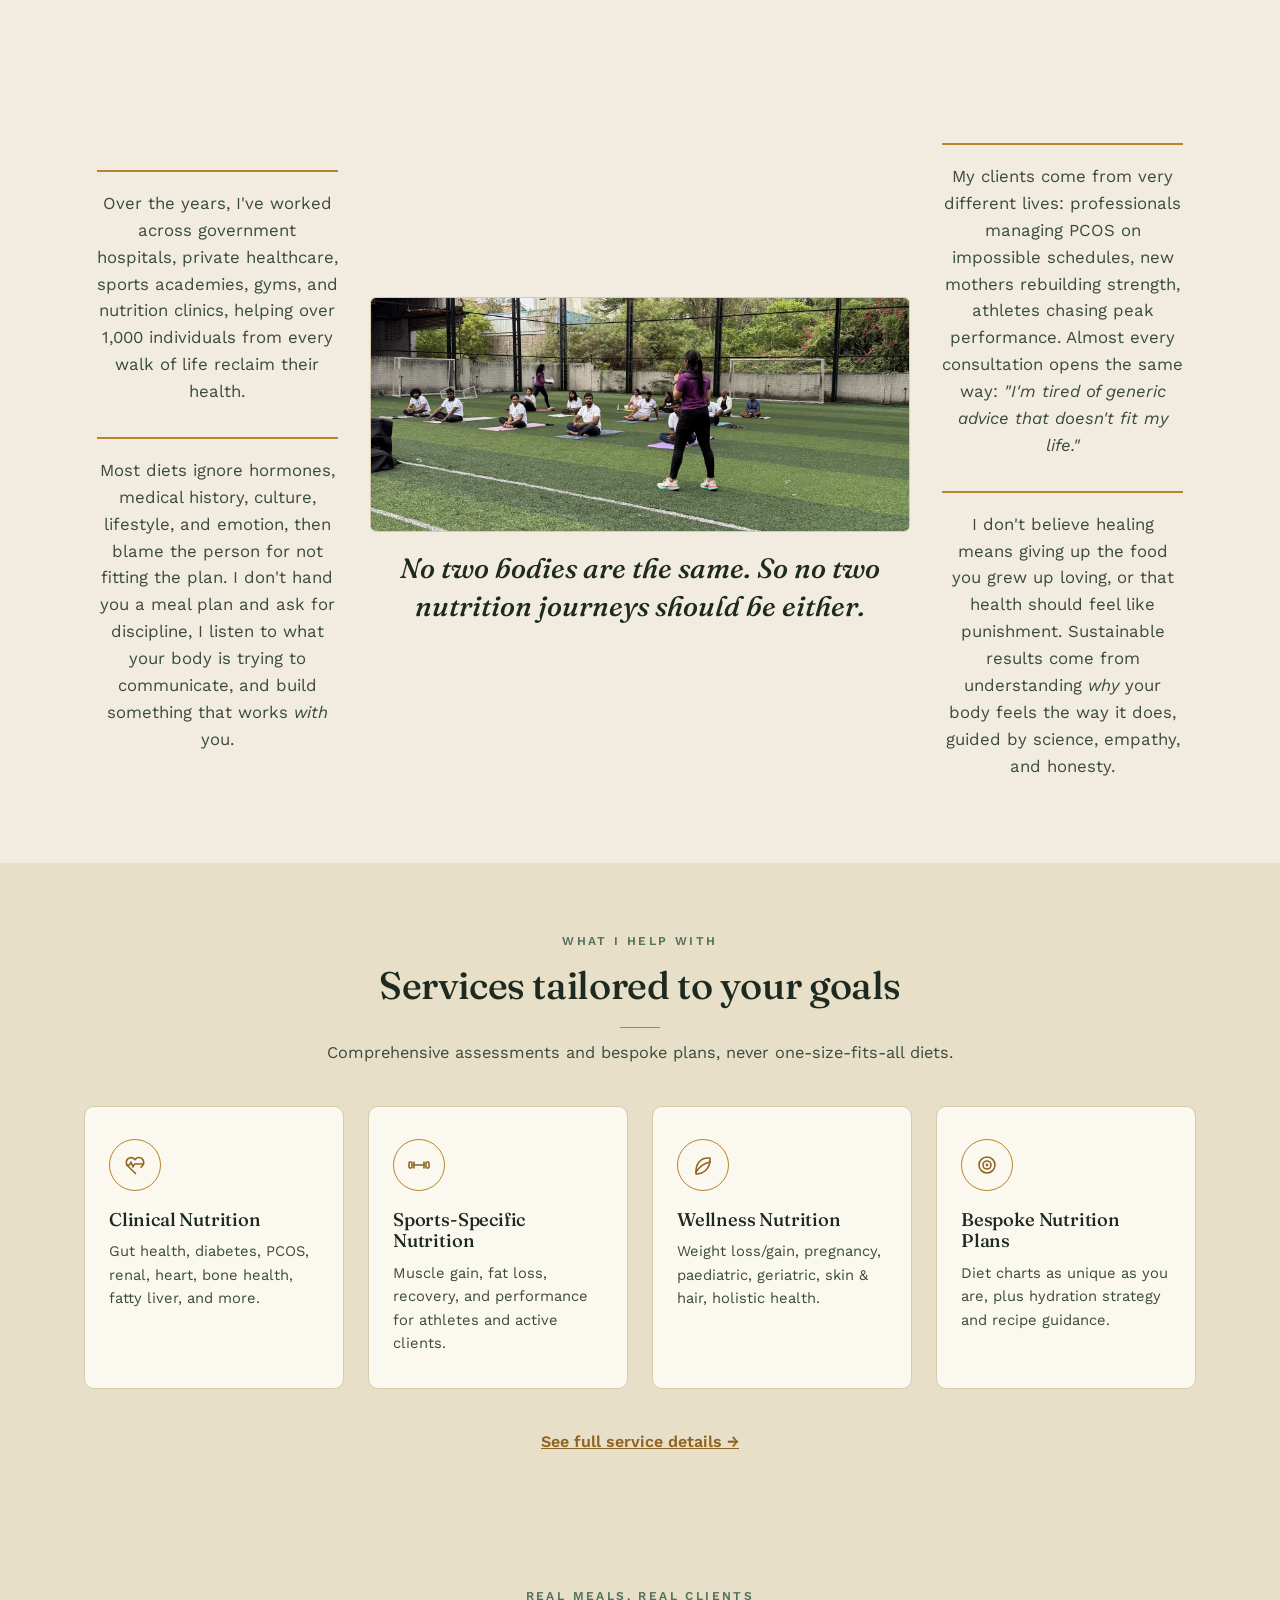
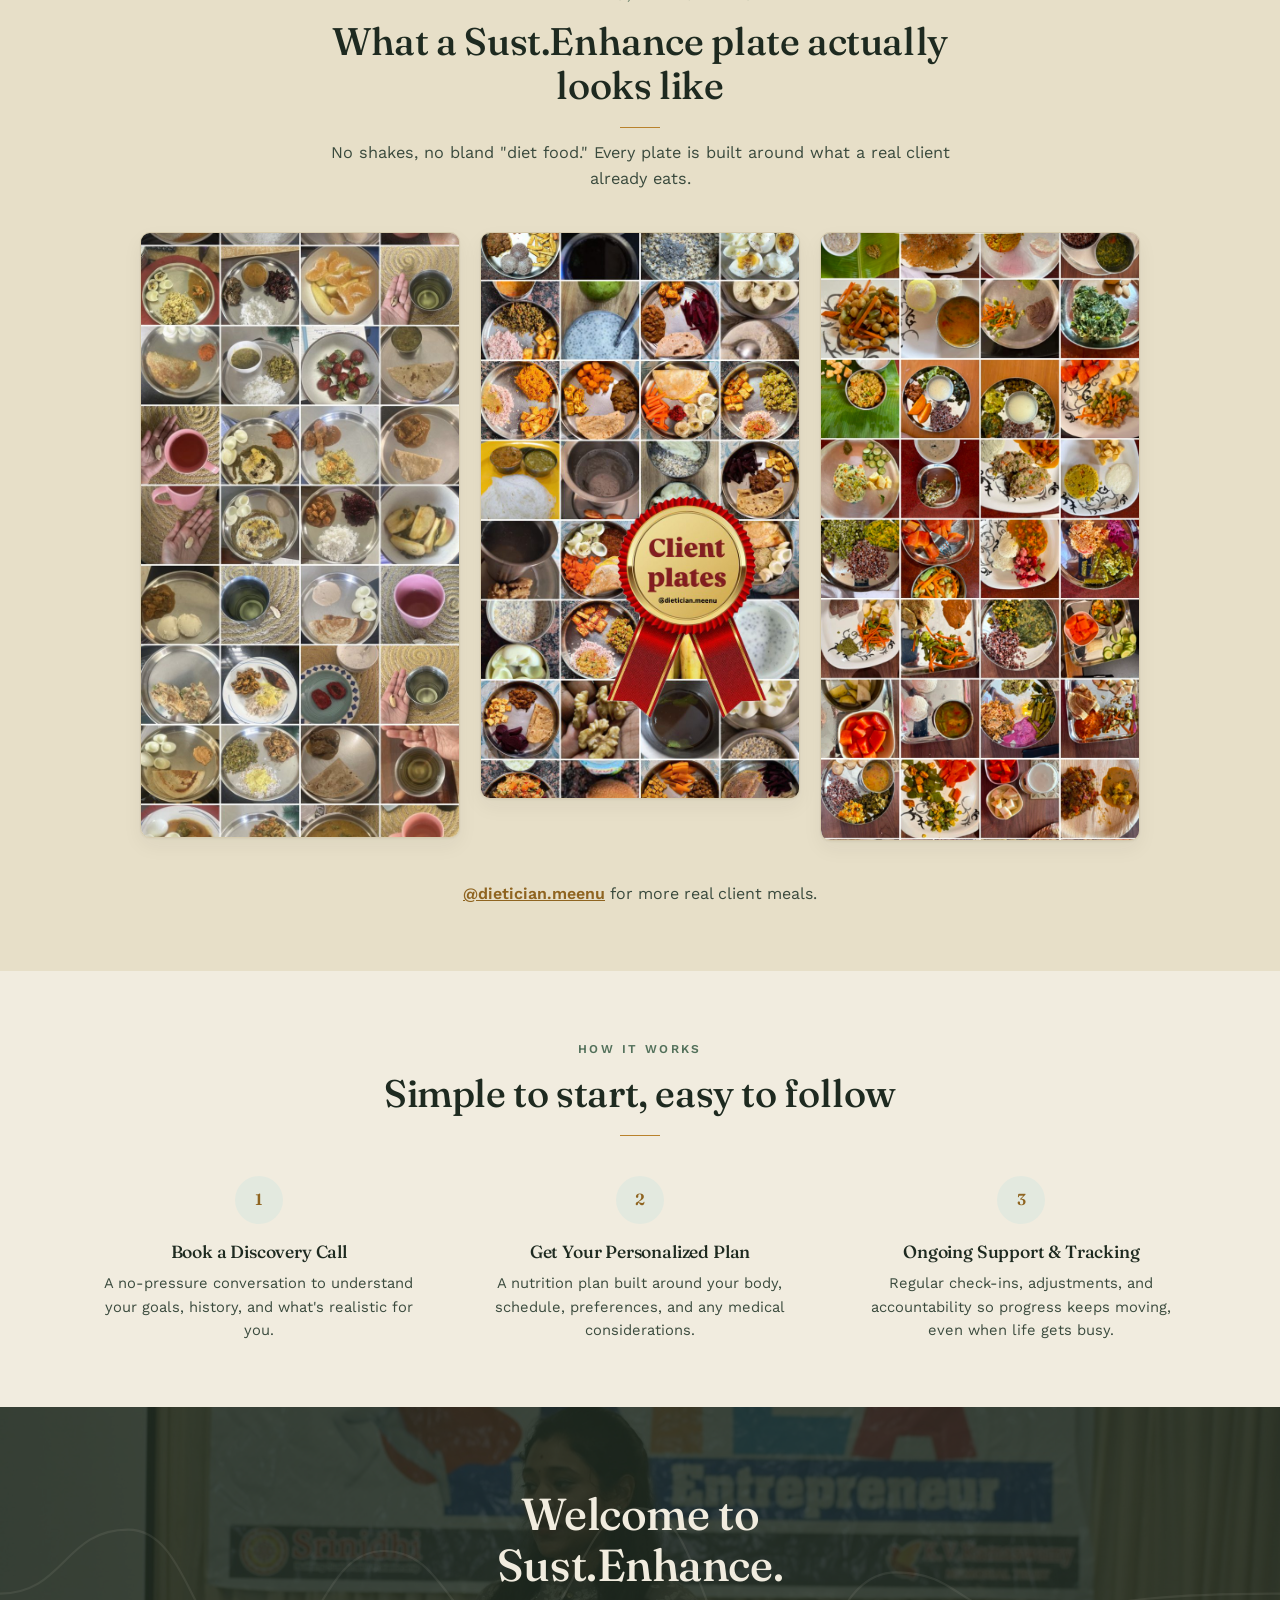
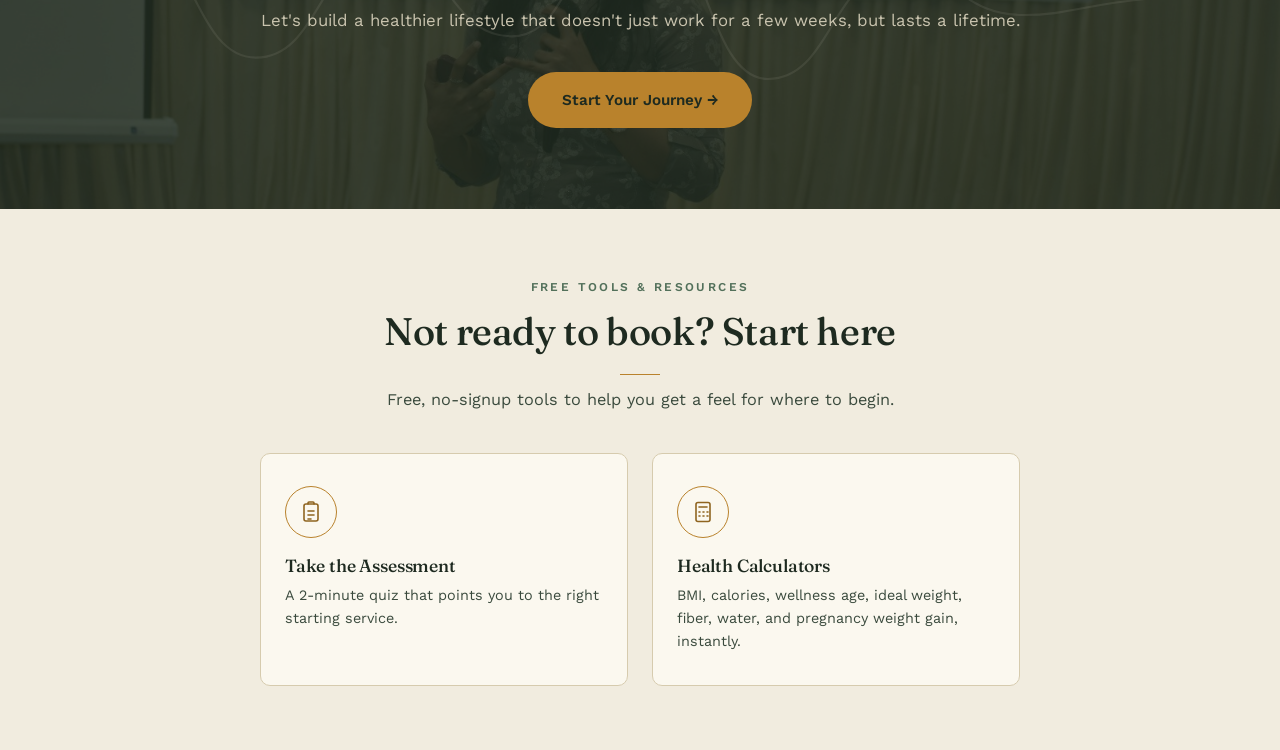
==== commit 62ee6e71: "Remove assessment page background photo, update stale calculator copy - Removes the low-opacity back" ====
--- a/index.html
+++ b/index.html
@@ -249,7 +249,7 @@
         <a href="calculators.html" class="resource-card reveal">
           <div class="service-icon"><svg viewBox="0 0 24 24" fill="none" stroke="currentColor" stroke-width="1.6" stroke-linecap="round" stroke-linejoin="round"><rect x="5" y="2.5" width="14" height="19" rx="2"/><path d="M8 7h8"/><path d="M8 12h1M12 12h1M16 12h1M8 16h1M12 16h1M16 16h1"/></svg></div>
           <h3>Health Calculators</h3>
-          <p>BMI, daily calorie needs, and water intake, instantly.</p>
+          <p>BMI, calories, wellness age, ideal weight, fiber, water, and pregnancy weight gain, instantly.</p>
         </a>
       </div>
     </div>
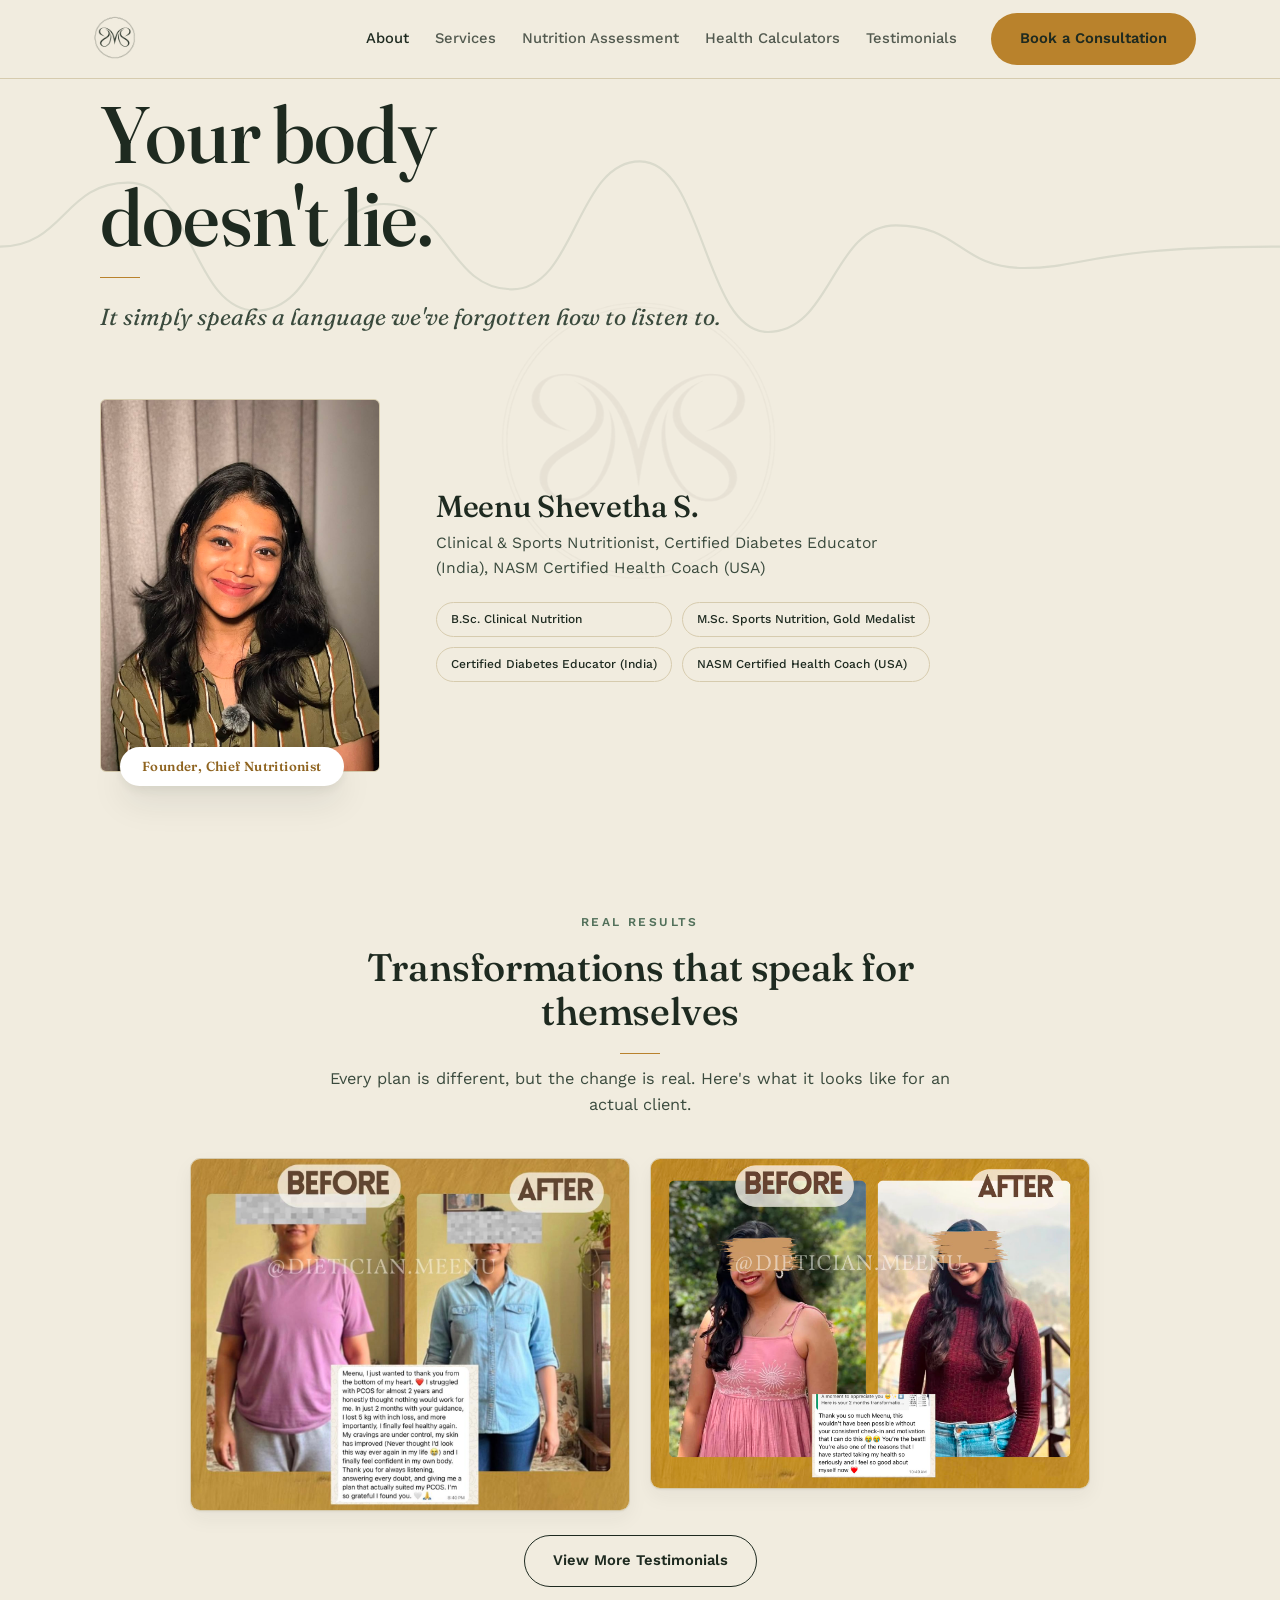
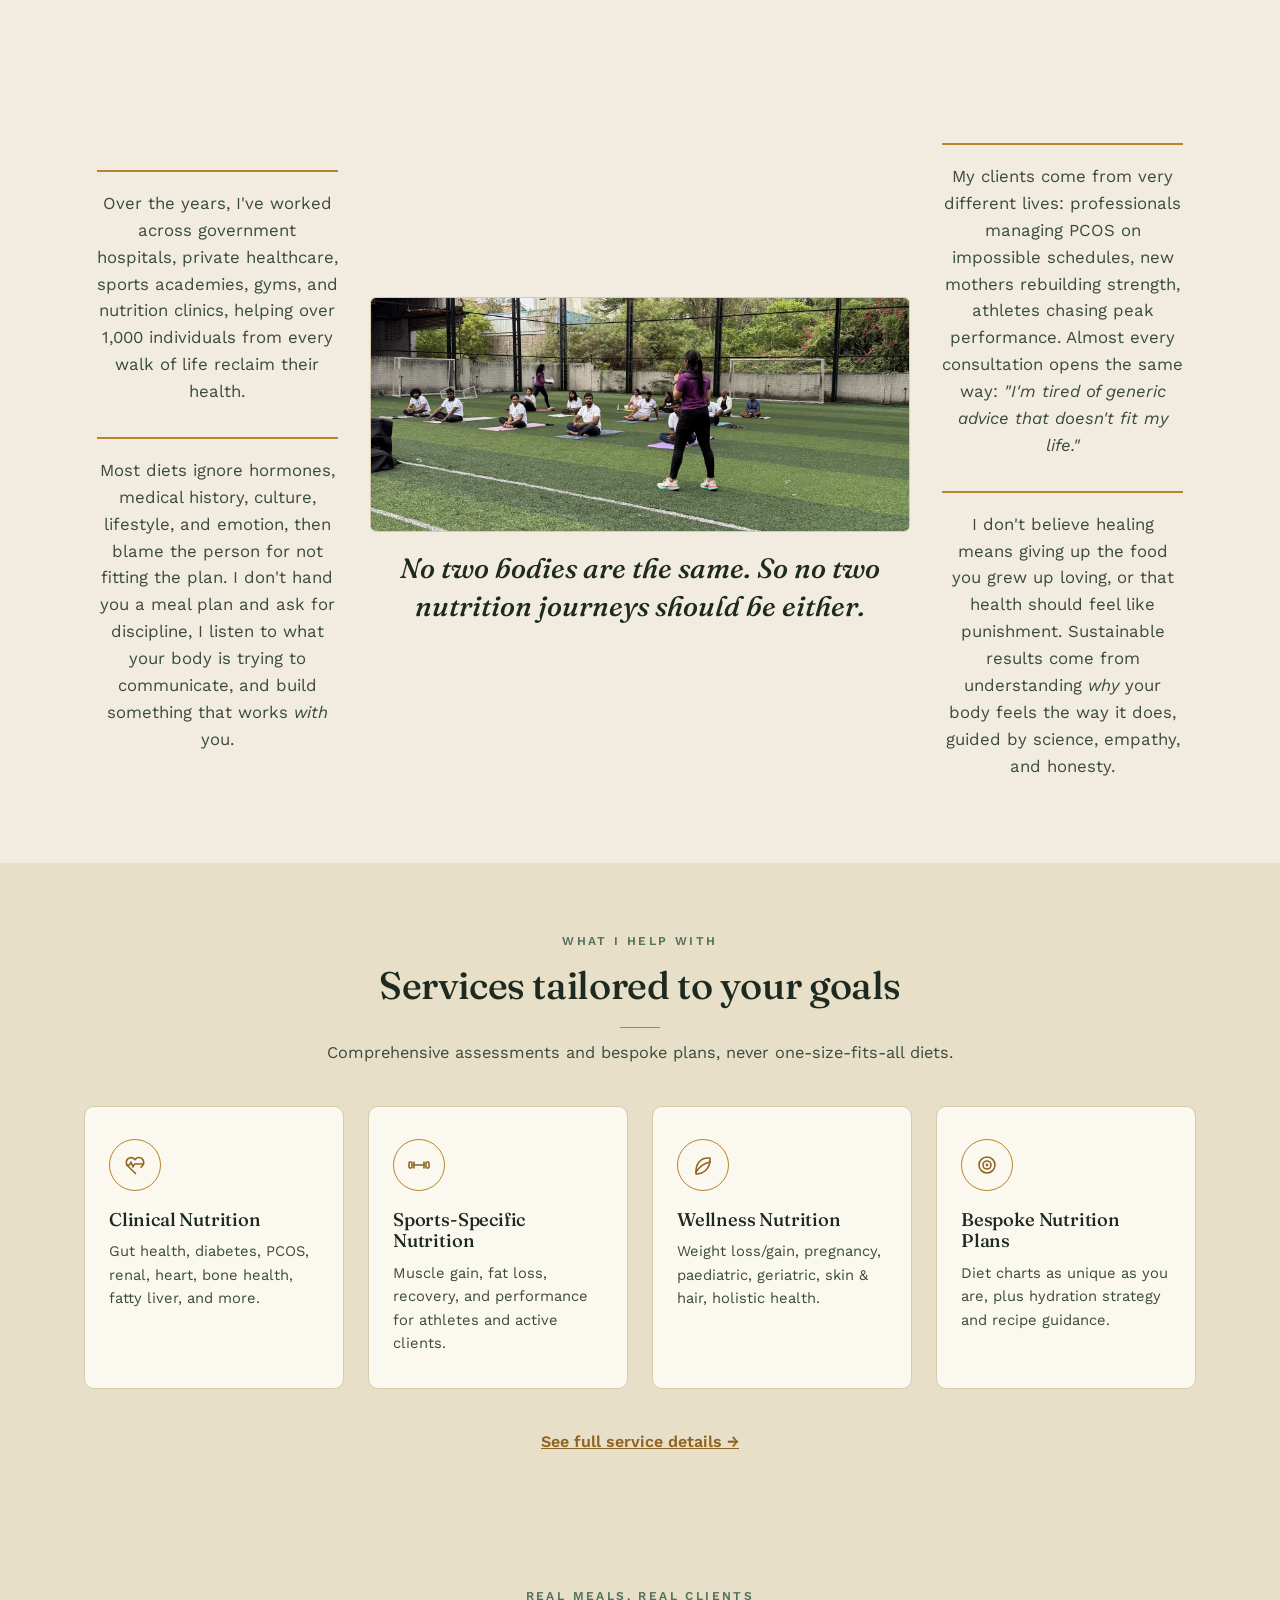
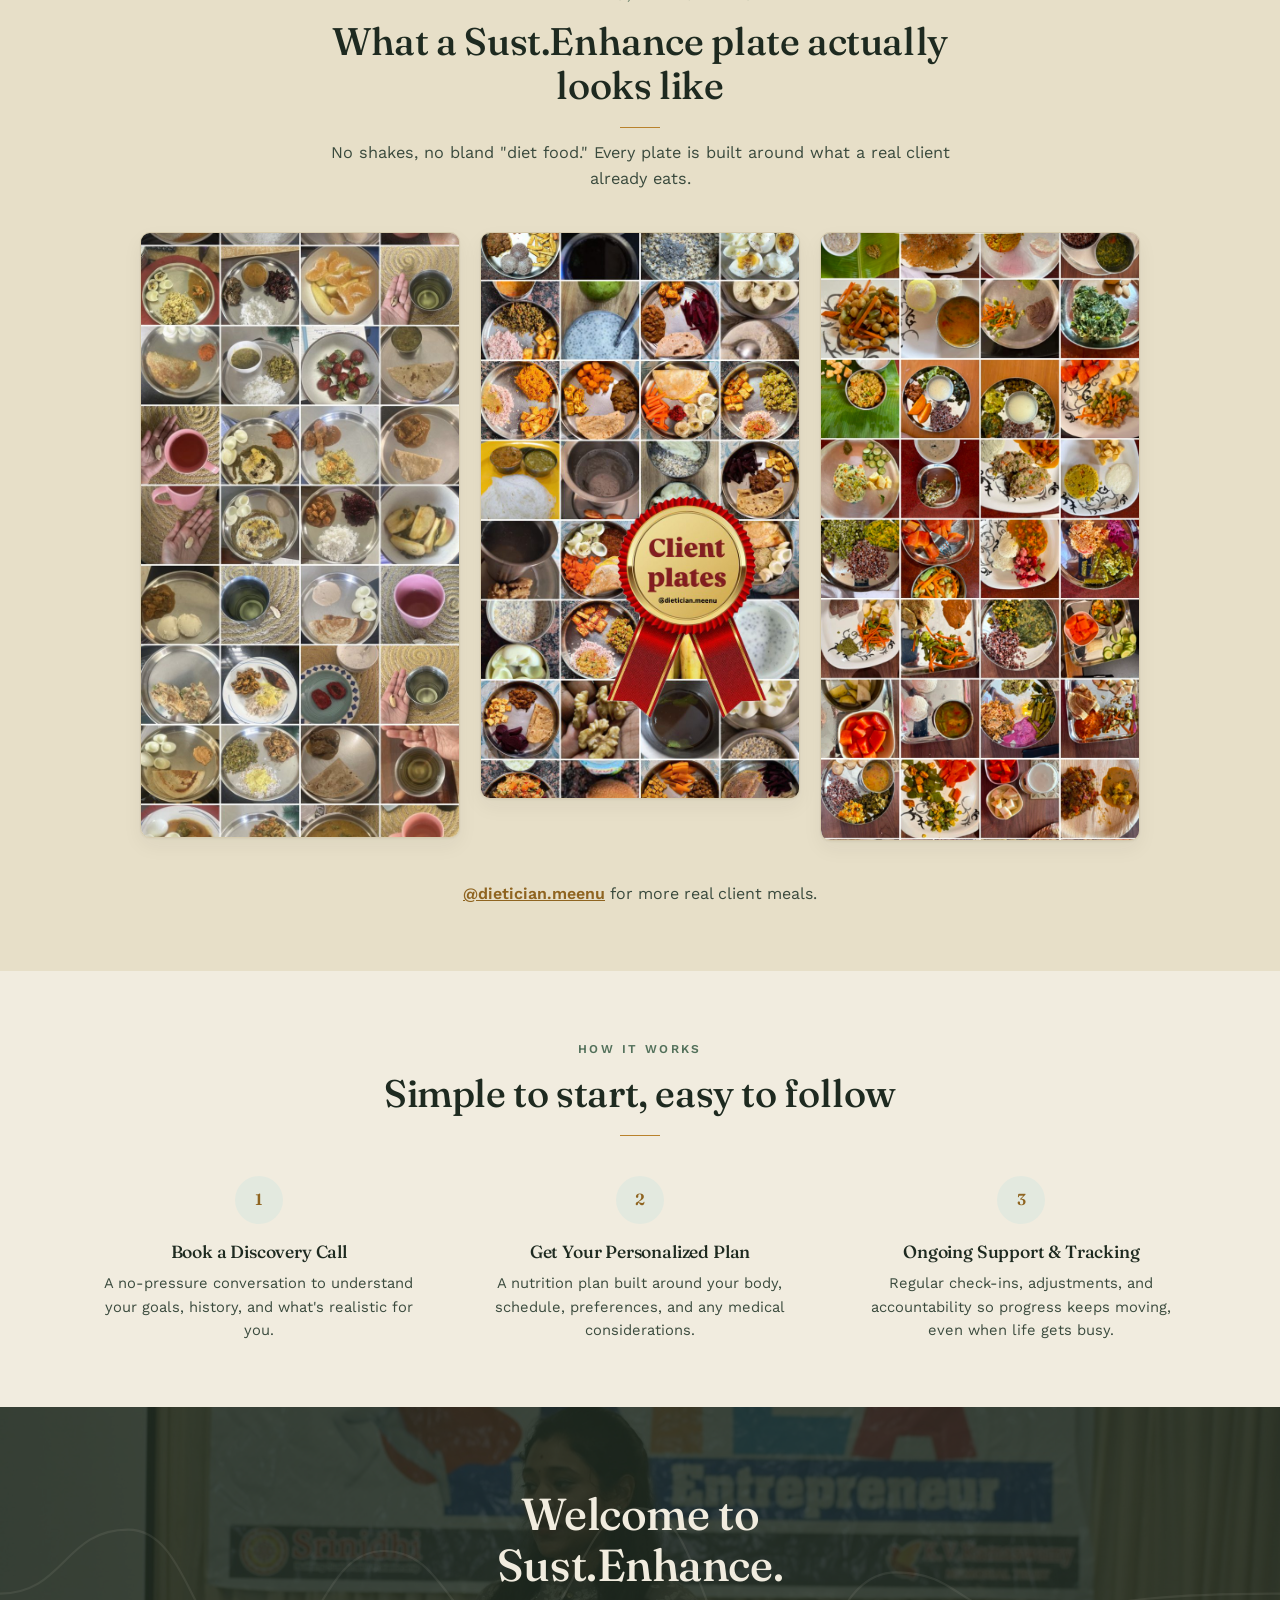
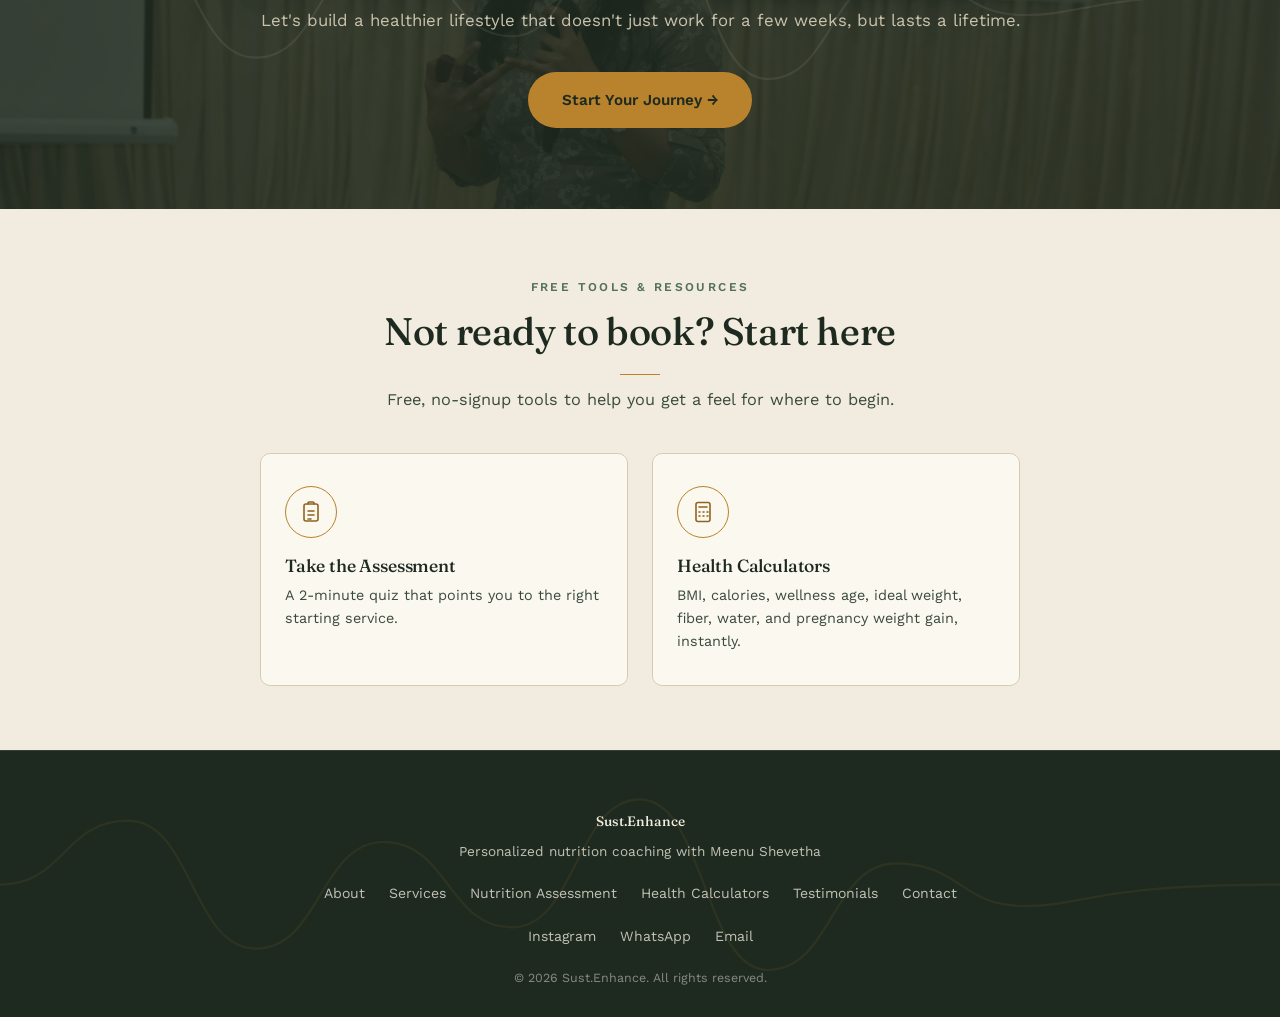
==== commit 2dc708ae: "Add site footer to all pages, restore wave motif everywhere, polish FAQ copy - Adds a proper footer " ====
--- a/index.html
+++ b/index.html
@@ -258,6 +258,34 @@
 </main>
 
 
+<!-- ============ FOOTER ============ -->
+<footer class="site-footer">
+  <svg class="pulse-bg" viewBox="0 0 1200 200" preserveAspectRatio="none" xmlns="http://www.w3.org/2000/svg" aria-hidden="true">
+    <path d="M0,100 C60,100 60,40 120,40 C180,40 180,160 240,160 C300,160 300,60 360,60 C420,60 420,140 480,140 C540,140 540,20 600,20 C660,20 660,180 720,180 C780,180 780,80 840,80 C900,80 900,120 960,120 C1020,120 1020,100 1200,100"
+      fill="none" stroke="#B9822C" stroke-width="2"/>
+  </svg>
+  <div class="container footer-wrap">
+    <div class="footer-brand">
+      <p class="footer-name">Sust.Enhance</p>
+      <p>Personalized nutrition coaching with Meenu Shevetha</p>
+    </div>
+    <nav class="footer-nav">
+      <a href="index.html">About</a>
+      <a href="services.html">Services</a>
+      <a href="assessment.html">Nutrition Assessment</a>
+      <a href="calculators.html">Health Calculators</a>
+      <a href="testimonials.html">Testimonials</a>
+      <a href="contact.html">Contact</a>
+    </nav>
+    <div class="footer-nav">
+      <a href="https://instagram.com/dietician.meenu" target="_blank" rel="noopener">Instagram</a>
+      <a href="https://wa.me/916379403186" target="_blank" rel="noopener">WhatsApp</a>
+      <a href="mailto:dieticianmeenu@gmail.com">Email</a>
+    </div>
+    <p class="footer-copy">&copy; 2026 Sust.Enhance. All rights reserved.</p>
+  </div>
+</footer>
+
 <a href="#siteHeader" class="back-to-top" id="backToTop" aria-label="Back to top">↑</a>
 
 <script src="js/script.js"></script>
--- a/css/style.css
+++ b/css/style.css
@@ -1340,7 +1340,11 @@
   color: rgba(241, 236, 223, 0.78);
   padding: 56px 0 30px;
   border-top: 1px solid rgba(241, 236, 223, 0.1);
-}
+  position: relative;
+  overflow: hidden;
+}
+.site-footer .pulse-bg { opacity: 0.1; top: 10%; }
+.footer-name { font-family: var(--font-head); font-weight: 500; font-size: 1.4rem; color: var(--paper); }
 .footer-wrap { display: grid; gap: 20px; text-align: center; justify-items: center; }
 .footer-brand { display: flex; flex-direction: column; align-items: center; gap: 4px; }
 .footer-brand .logo-mark { font-size: 1.4rem; }
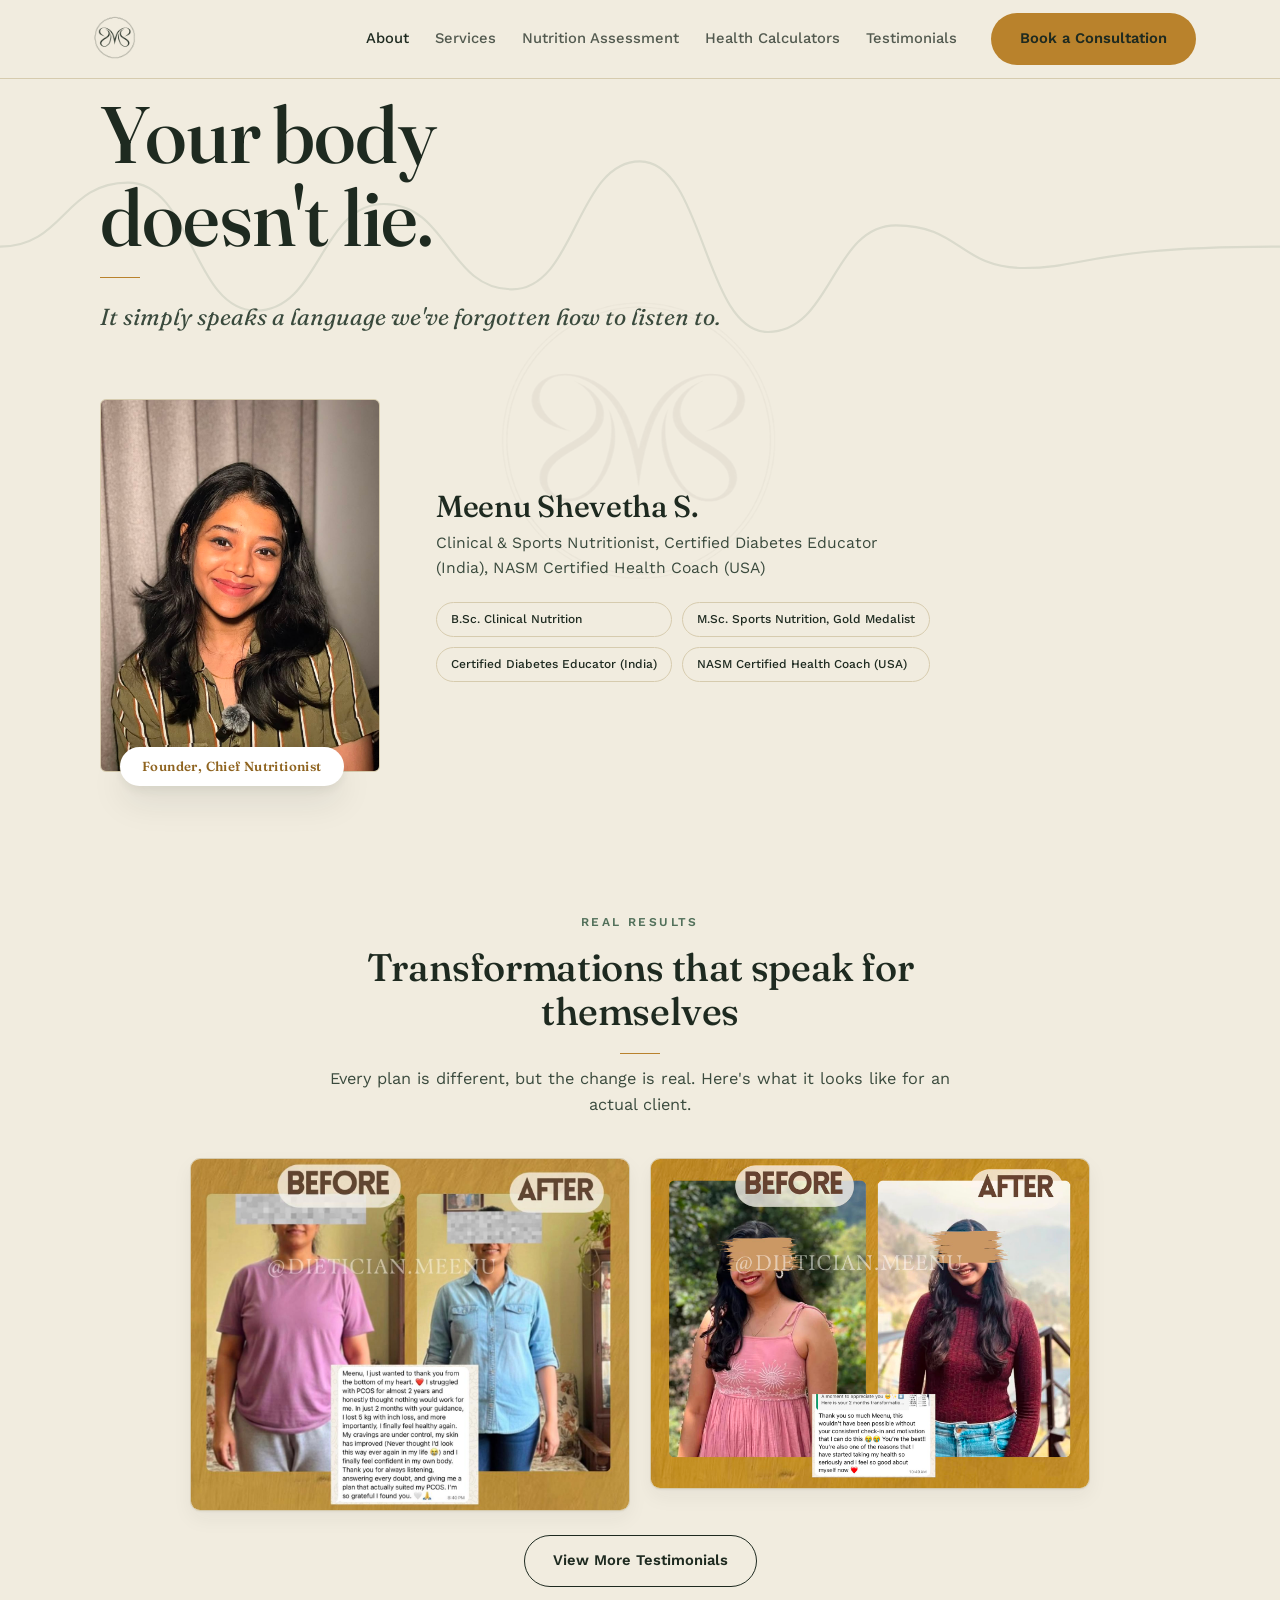
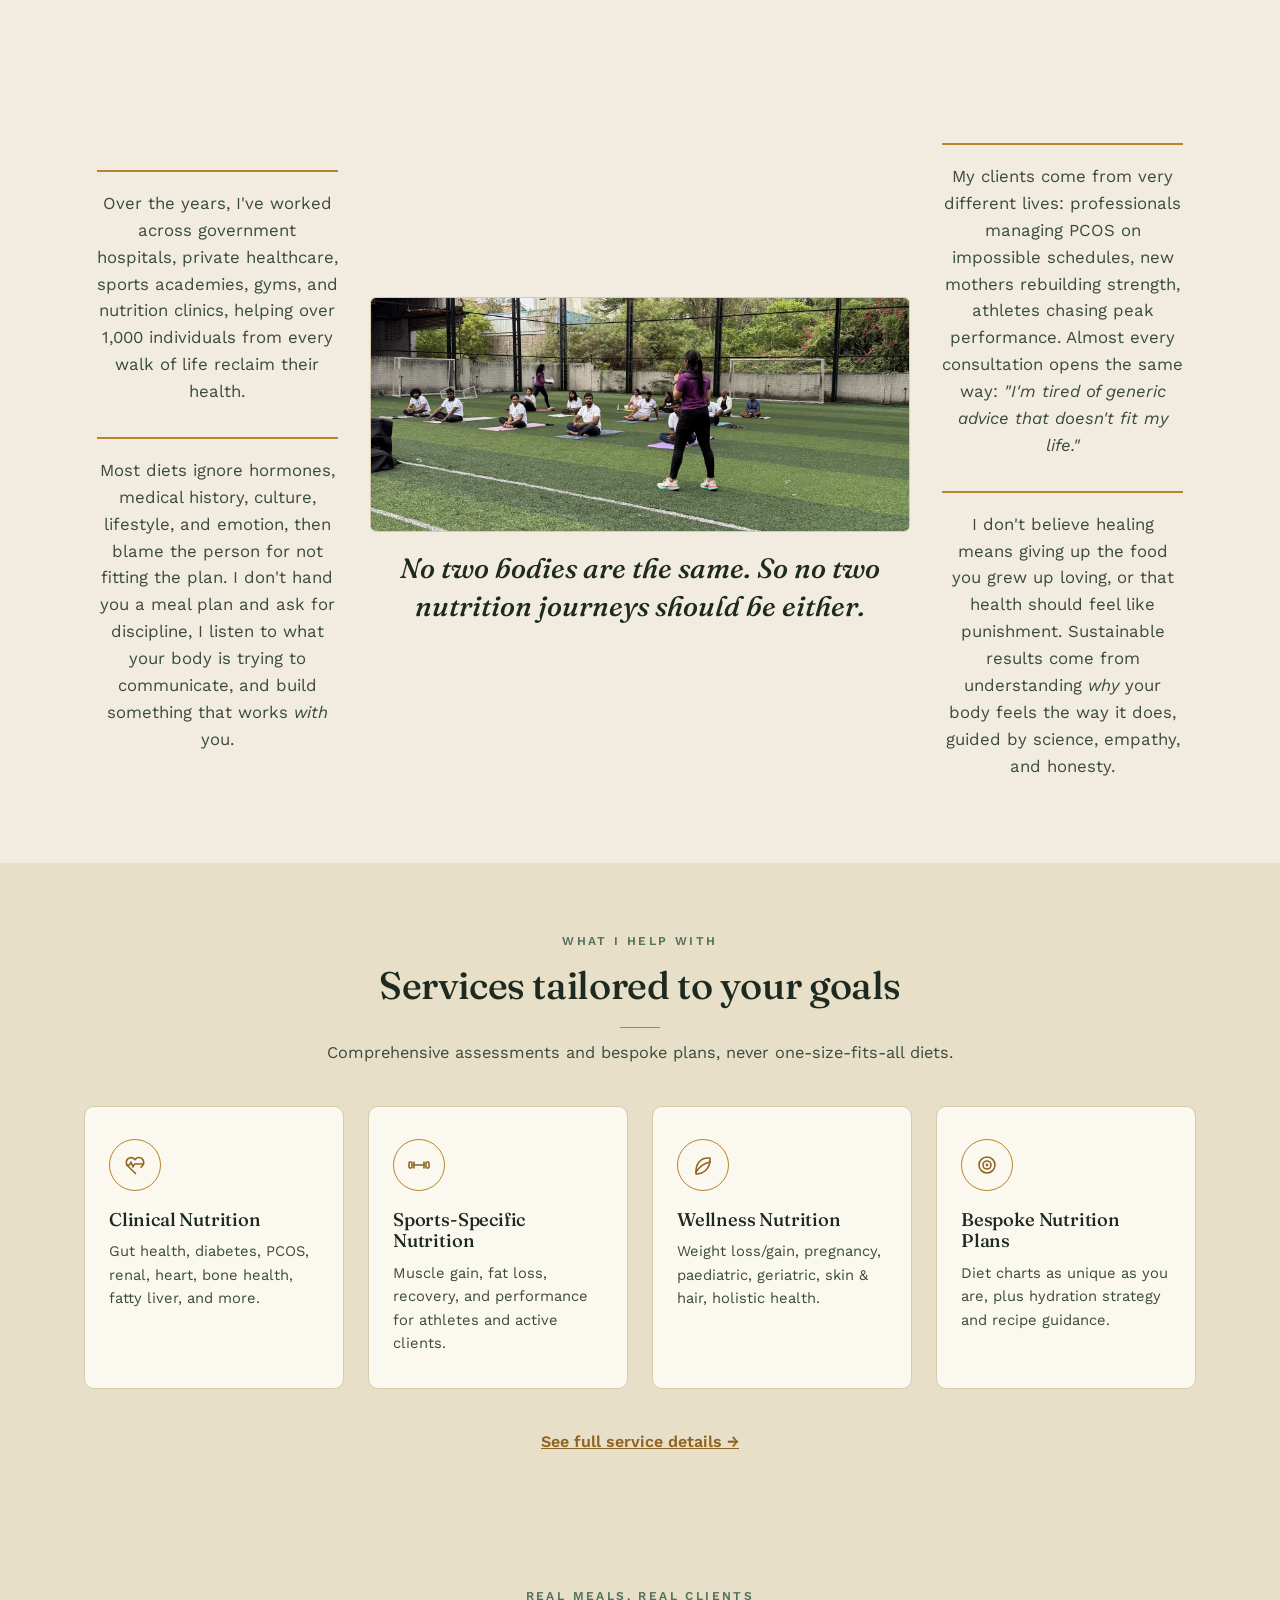
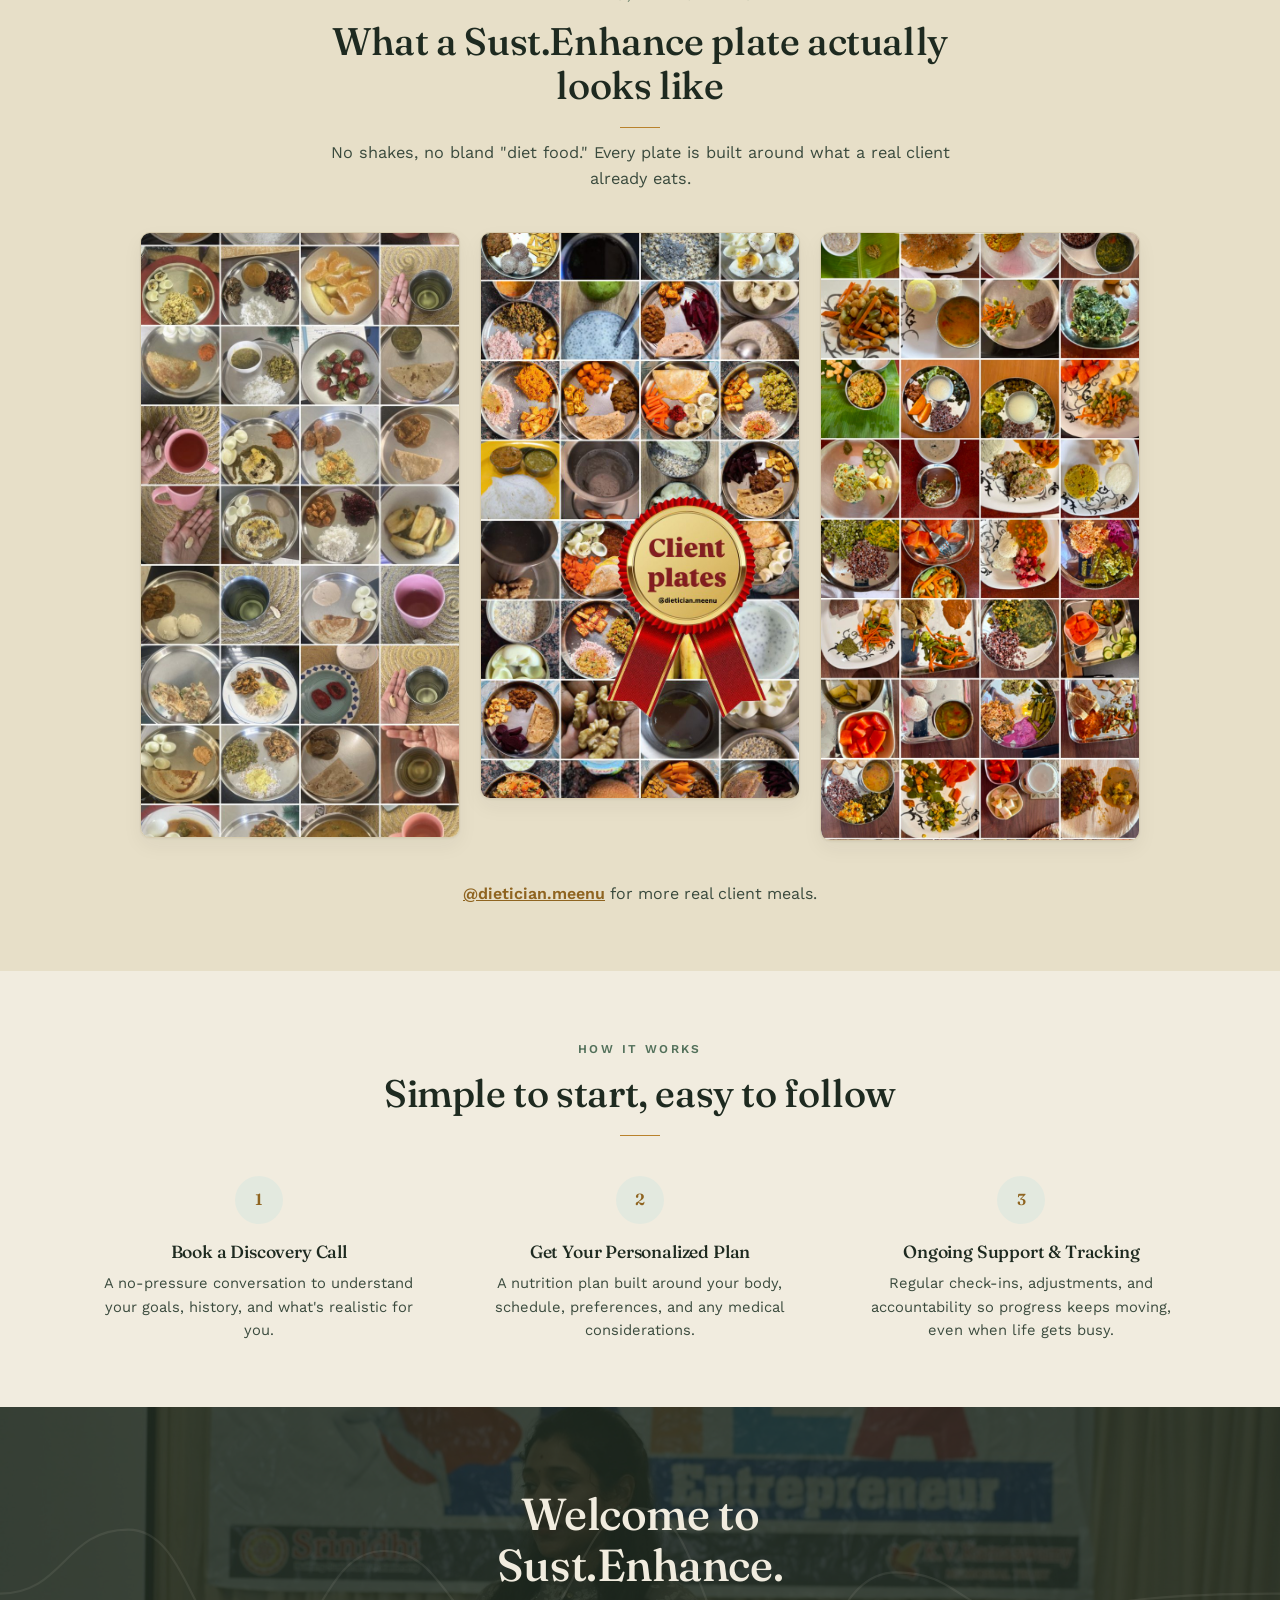
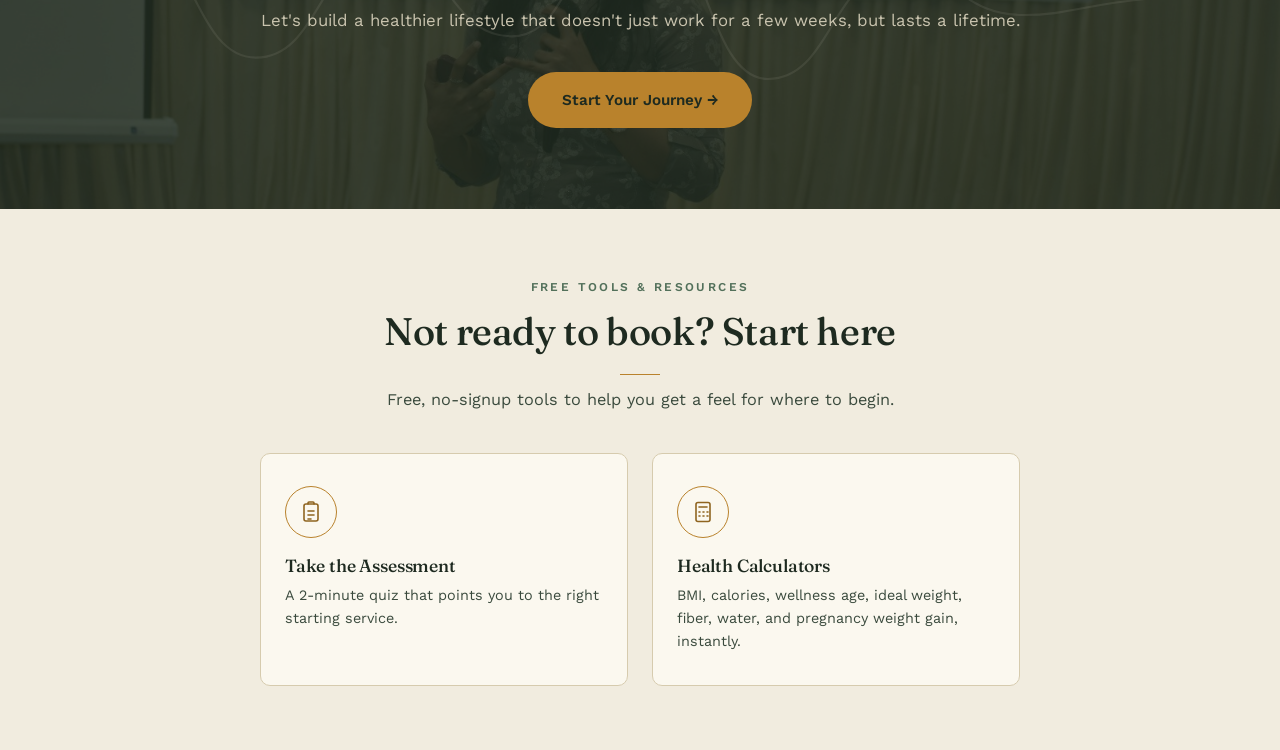
==== commit ae4c6b67: "Remove site footer, restore standalone wave motif where it was lost The footer carried the only wave" ====
--- a/index.html
+++ b/index.html
@@ -258,33 +258,6 @@
 </main>
 
 
-<!-- ============ FOOTER ============ -->
-<footer class="site-footer">
-  <svg class="pulse-bg" viewBox="0 0 1200 200" preserveAspectRatio="none" xmlns="http://www.w3.org/2000/svg" aria-hidden="true">
-    <path d="M0,100 C60,100 60,40 120,40 C180,40 180,160 240,160 C300,160 300,60 360,60 C420,60 420,140 480,140 C540,140 540,20 600,20 C660,20 660,180 720,180 C780,180 780,80 840,80 C900,80 900,120 960,120 C1020,120 1020,100 1200,100"
-      fill="none" stroke="#B9822C" stroke-width="2"/>
-  </svg>
-  <div class="container footer-wrap">
-    <div class="footer-brand">
-      <p class="footer-name">Sust.Enhance</p>
-      <p>Personalized nutrition coaching with Meenu Shevetha</p>
-    </div>
-    <nav class="footer-nav">
-      <a href="index.html">About</a>
-      <a href="services.html">Services</a>
-      <a href="assessment.html">Nutrition Assessment</a>
-      <a href="calculators.html">Health Calculators</a>
-      <a href="testimonials.html">Testimonials</a>
-      <a href="contact.html">Contact</a>
-    </nav>
-    <div class="footer-nav">
-      <a href="https://instagram.com/dietician.meenu" target="_blank" rel="noopener">Instagram</a>
-      <a href="https://wa.me/916379403186" target="_blank" rel="noopener">WhatsApp</a>
-      <a href="mailto:dieticianmeenu@gmail.com">Email</a>
-    </div>
-    <p class="footer-copy">&copy; 2026 Sust.Enhance. All rights reserved.</p>
-  </div>
-</footer>
 
 <a href="#siteHeader" class="back-to-top" id="backToTop" aria-label="Back to top">↑</a>
 
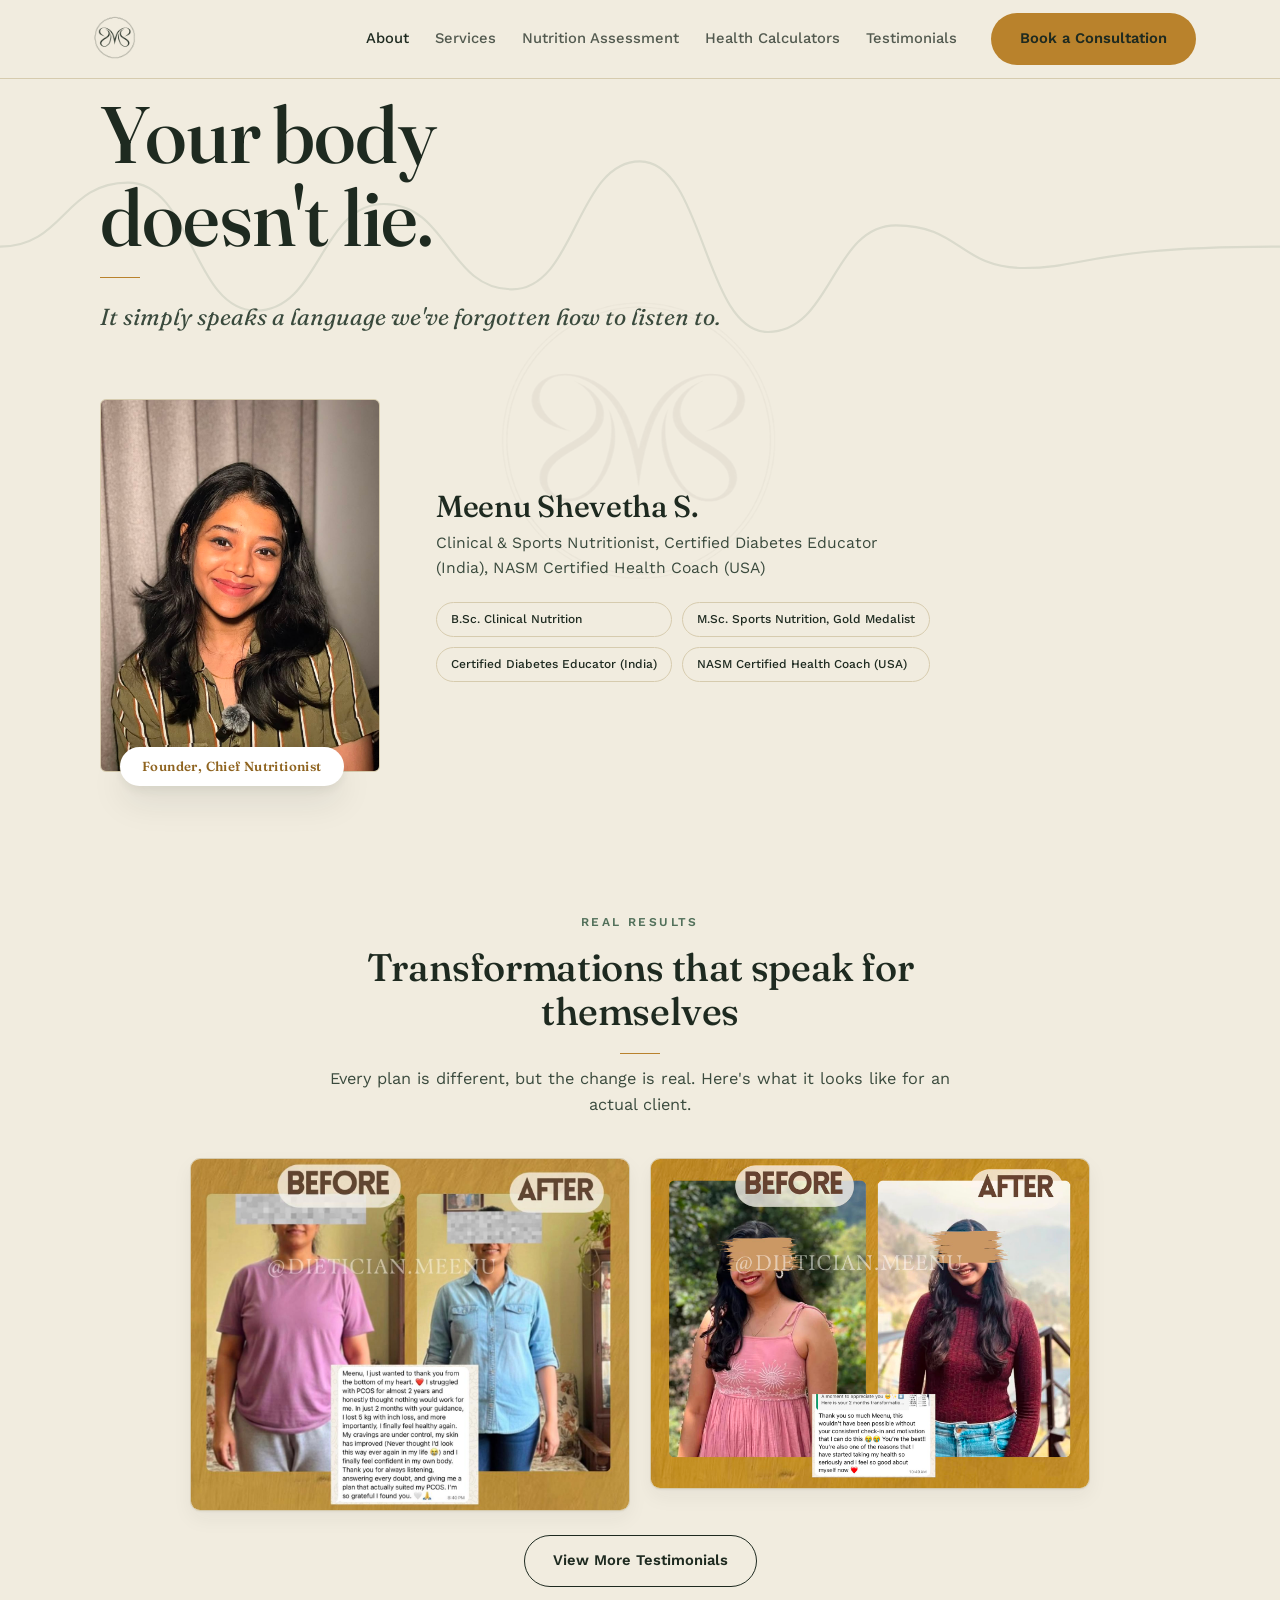
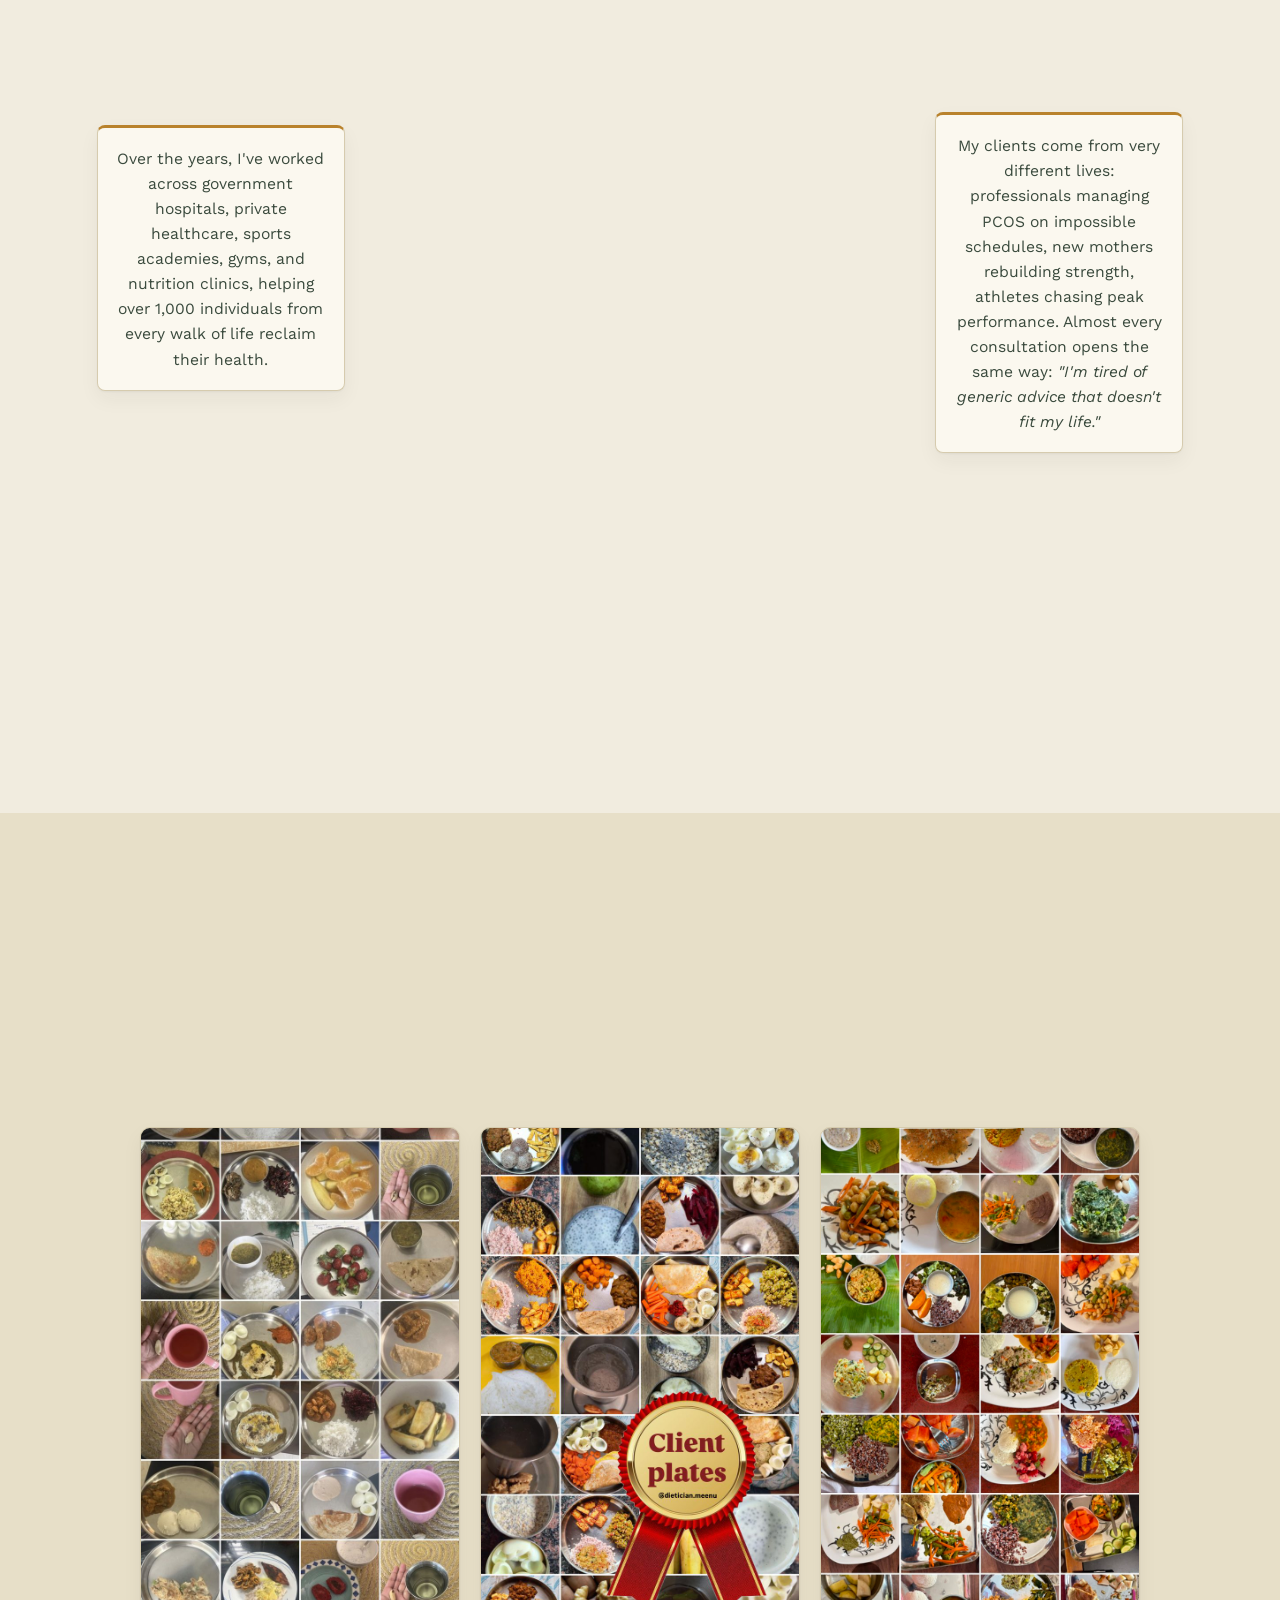
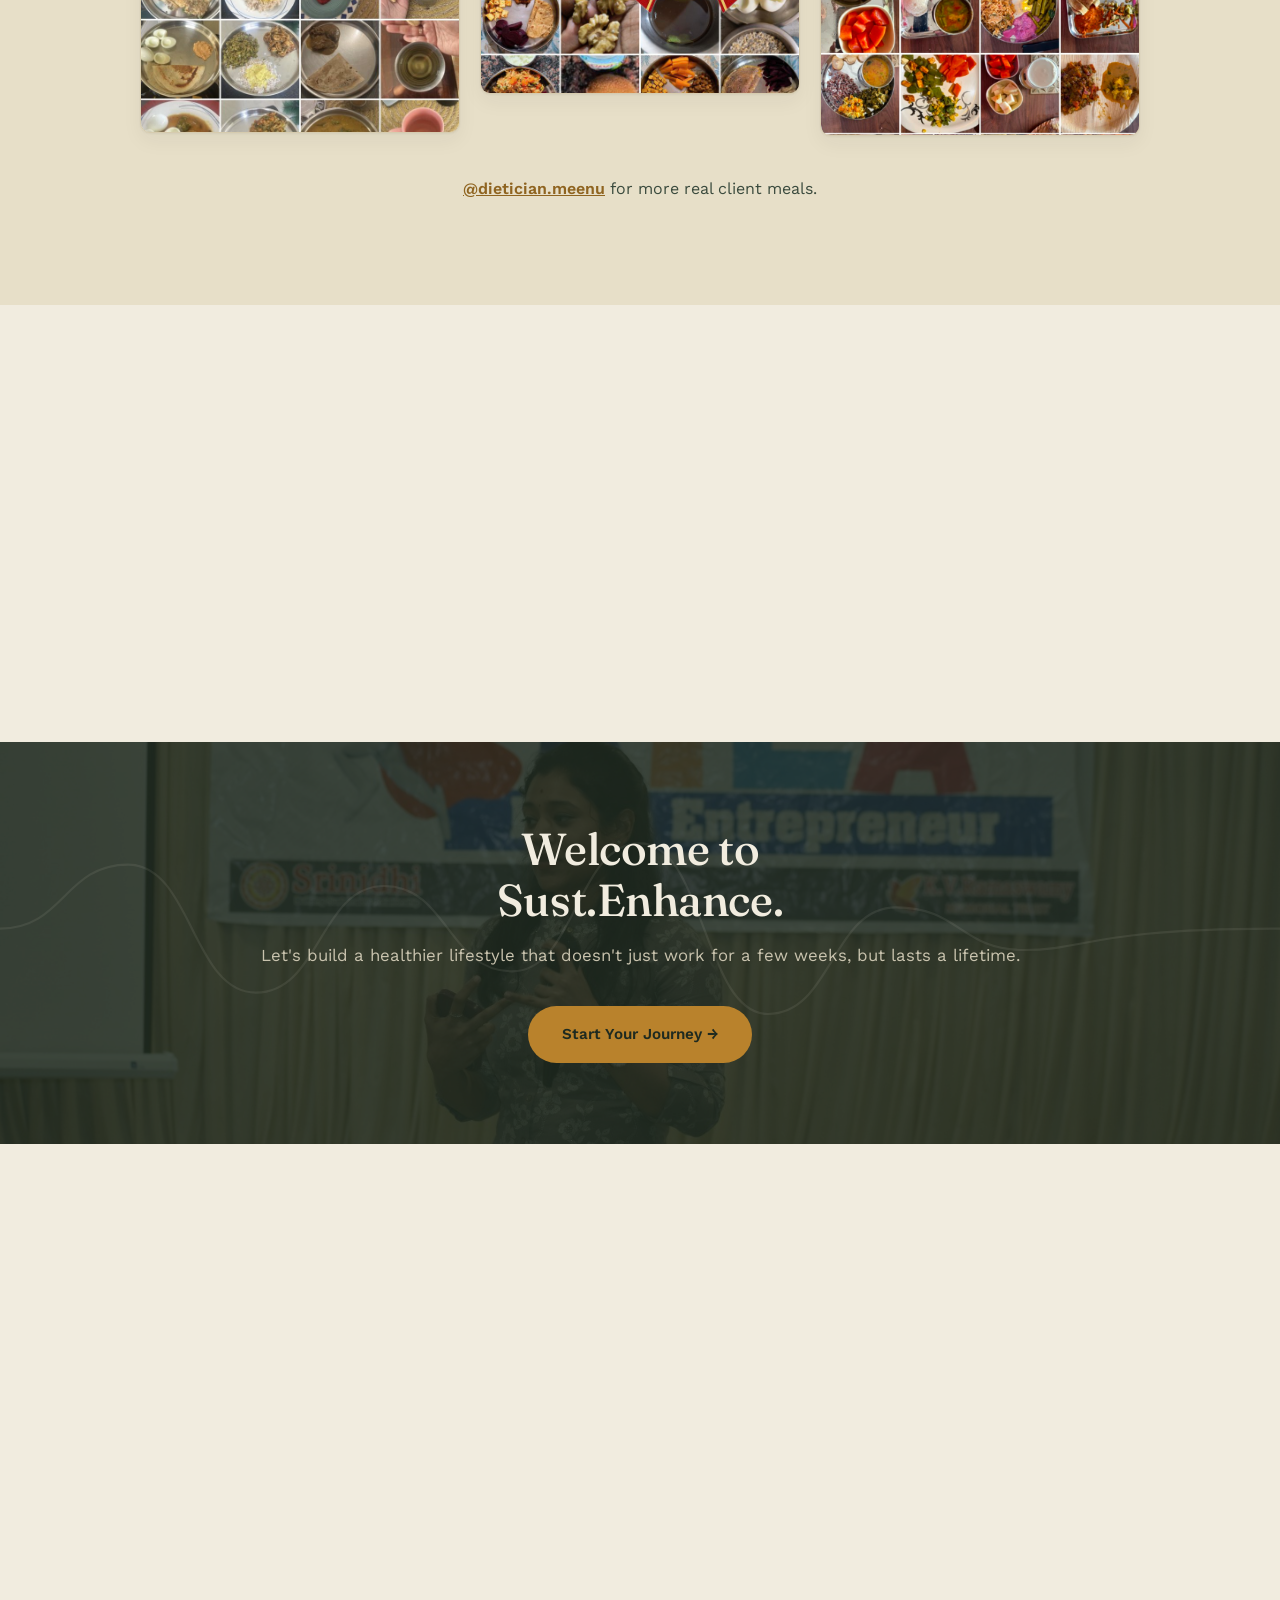
==== commit c297f444: "Move services teaser from About to Services page, restyle wave motif, polish copy - Removes the "Wha" ====
--- a/index.html
+++ b/index.html
@@ -127,47 +127,6 @@
     </div>
 
   </div>
-
-  <!-- ============ SERVICES TEASER ============ -->
-  <section class="services" id="services">
-    <div class="container">
-      <div class="section-head reveal">
-        <p class="eyebrow">What I Help With</p>
-        <h2>Services tailored to your goals</h2>
-        <p class="section-sub">
-          Comprehensive assessments and bespoke plans, never one-size-fits-all diets.
-        </p>
-      </div>
-
-      <div class="services-grid">
-        <div class="service-card reveal">
-          <div class="service-icon"><svg viewBox="0 0 24 24" fill="none" stroke="currentColor" stroke-width="1.6" stroke-linecap="round" stroke-linejoin="round"><path d="M12.5 20.5 4.8 13c-2-2-2-5.2 0-7.1 1.9-1.8 4.9-1.7 6.7.2l.5.6.5-.6c1.8-1.9 4.8-2 6.7-.2 2 1.9 2 5.1 0 7.1l-1.2 1.2"/><path d="M3.5 12h3l1.5-3 2 5 1.5-3h9"/></svg></div>
-          <h3>Clinical Nutrition</h3>
-          <p>Gut health, diabetes, PCOS, renal, heart, bone health, fatty liver, and more.</p>
-        </div>
-
-        <div class="service-card reveal">
-          <div class="service-icon"><svg viewBox="0 0 24 24" fill="none" stroke="currentColor" stroke-width="1.6" stroke-linecap="round" stroke-linejoin="round"><rect x="2" y="9" width="3" height="6" rx="1"/><rect x="19" y="9" width="3" height="6" rx="1"/><path d="M7 12h10"/><path d="M7 9v6M17 9v6"/></svg></div>
-          <h3>Sports-Specific Nutrition</h3>
-          <p>Muscle gain, fat loss, recovery, and performance for athletes and active clients.</p>
-        </div>
-
-        <div class="service-card reveal">
-          <div class="service-icon"><svg viewBox="0 0 24 24" fill="none" stroke="currentColor" stroke-width="1.6" stroke-linecap="round" stroke-linejoin="round"><path d="M5 21c8 0 14-6 14-14V5h-2C9 5 5 11 5 19v2Z"/><path d="M5 19c4-6 9-9 14-10"/></svg></div>
-          <h3>Wellness Nutrition</h3>
-          <p>Weight loss/gain, pregnancy, paediatric, geriatric, skin &amp; hair, holistic health.</p>
-        </div>
-
-        <div class="service-card reveal">
-          <div class="service-icon"><svg viewBox="0 0 24 24" fill="none" stroke="currentColor" stroke-width="1.6" stroke-linecap="round" stroke-linejoin="round"><circle cx="12" cy="12" r="8"/><circle cx="12" cy="12" r="4"/><circle cx="12" cy="12" r="0.6" fill="currentColor"/></svg></div>
-          <h3>Bespoke Nutrition Plans</h3>
-          <p>Diet charts as unique as you are, plus hydration strategy and recipe guidance.</p>
-        </div>
-      </div>
-
-      <p class="services-note reveal"><a href="services.html">See full service details →</a></p>
-    </div>
-  </section>
 
   <!-- ============ CLIENT PLATES ============ -->
   <section class="client-plates" id="clientPlates">
--- a/css/style.css
+++ b/css/style.css
@@ -347,7 +347,7 @@
 .service-card:hover .service-icon { background: var(--gold); color: var(--white); }
 .service-card h3 { font-size: 1.15rem; margin-bottom: 10px; }
 .service-card p { font-size: 0.92rem; color: var(--ink-soft); }
-.services-note { text-align: center; margin-top: 40px; color: var(--ink-soft); }
+.services-note { text-align: center; margin-top: 40px; margin-bottom: 40px; color: var(--ink-soft); }
 .services-note a { color: var(--gold-deep); font-weight: 600; text-decoration: underline; }
 
 /* ===================== FAQ ===================== */
@@ -471,16 +471,6 @@
   margin: 0 auto;
   font-size: clamp(1.1rem, 2vw, 1.45rem);
 }
-.services-banner {
-  display: block;
-  width: 100%;
-  max-width: 480px;
-  height: auto;
-  border-radius: var(--radius);
-  border: 1px solid var(--line);
-  box-shadow: var(--shadow);
-  margin: 0 auto 64px;
-}
 
 /* ===================== CTA band (dark, closing) ===================== */
 .cta-final {
@@ -583,7 +573,7 @@
 .founder-stat-line { margin-top: 26px; font-family: var(--font-head); font-size: 1.05rem; color: var(--ink); }
 .founder-stat-line b { color: var(--gold-deep); font-weight: 600; }
 
-.founder-story { max-width: 1240px; margin: 0 auto; padding: 6vh 6% 5vh; }
+.founder-story { max-width: 1240px; margin: 0 auto; padding: 4vh 6% 3vh; }
 .founder-story p { font-size: 1.13rem; color: var(--ink-soft); margin-bottom: 1.7em; }
 .founder-story .founder-lede {
   font-family: var(--font-head);
@@ -600,17 +590,21 @@
 .story-layout {
   display: grid;
   grid-template-columns: 0.85fr 1.9fr 0.85fr;
-  column-gap: 32px;
+  column-gap: 18px;
   align-items: center;
-  margin: 2.4em 0;
-}
-.story-col { display: grid; row-gap: 32px; }
+  margin: 1.6em 0;
+}
+.story-col { display: grid; row-gap: 16px; }
 .story-box {
-  border-top: 2px solid var(--gold);
-  padding-top: 18px;
+  background: var(--surface);
+  border: 1px solid var(--line);
+  border-top: 3px solid var(--gold);
+  border-radius: var(--radius-sm);
+  box-shadow: var(--shadow);
+  padding: 18px 18px;
   text-align: center;
 }
-.story-box p { margin-bottom: 0; font-size: 1.05rem; }
+.story-box p { margin-bottom: 0; font-size: 0.98rem; }
 @media (max-width: 900px) {
   .story-layout { grid-template-columns: 1fr; row-gap: 32px; }
   .founder-story-photo { max-width: 420px; margin: 0 auto; }
@@ -1187,24 +1181,40 @@
 .btn-link-retake:hover { color: var(--ink); }
 
 /* ===================== Calculators ===================== */
-.calculator-grid {
-  column-count: 3;
-  column-gap: 24px;
-}
-.calculator-card {
+.calculator-accordion { max-width: 760px; margin: 0 auto; display: grid; gap: 14px; }
+.calculator-item {
   background: var(--surface);
   border: 1px solid var(--line);
   border-radius: var(--radius);
-  padding: 28px;
-  break-inside: avoid;
-  margin-bottom: 24px;
-}
-.calculator-card h2 { font-size: 1.15rem; margin-bottom: 6px; }
-.calculator-sub { color: var(--ink-soft); font-size: 0.88rem; margin-bottom: 20px; }
+  padding: 22px 26px;
+}
+.calculator-item summary {
+  cursor: pointer;
+  list-style: none;
+  display: flex;
+  align-items: center;
+  justify-content: space-between;
+  gap: 16px;
+}
+.calculator-item summary::-webkit-details-marker { display: none; }
+.calculator-item summary::after {
+  content: "+";
+  font-size: 1.5rem;
+  color: var(--gold-deep);
+  flex-shrink: 0;
+}
+.calculator-item[open] summary::after { content: "\2212"; }
+.calculator-item-heading { display: flex; flex-direction: column; gap: 4px; }
+.calculator-item-title { font-family: var(--font-head); font-weight: 500; font-size: 1.15rem; color: var(--ink); }
+.calculator-item-sub { font-size: 0.85rem; font-weight: 400; color: var(--ink-soft); }
+.calculator-item[open] summary { margin-bottom: 22px; }
+.calculator-item-body { padding-top: 4px; }
 .calculator-form { display: grid; gap: 14px; }
 .calculator-form label { font-size: 0.85rem; font-weight: 500; color: var(--ink-soft); display: grid; gap: 6px; }
 .calculator-form input,
 .calculator-form select {
+  width: 100%;
+  max-width: 100%;
   font-family: var(--font-body);
   font-size: 0.95rem;
   padding: 11px 14px;
